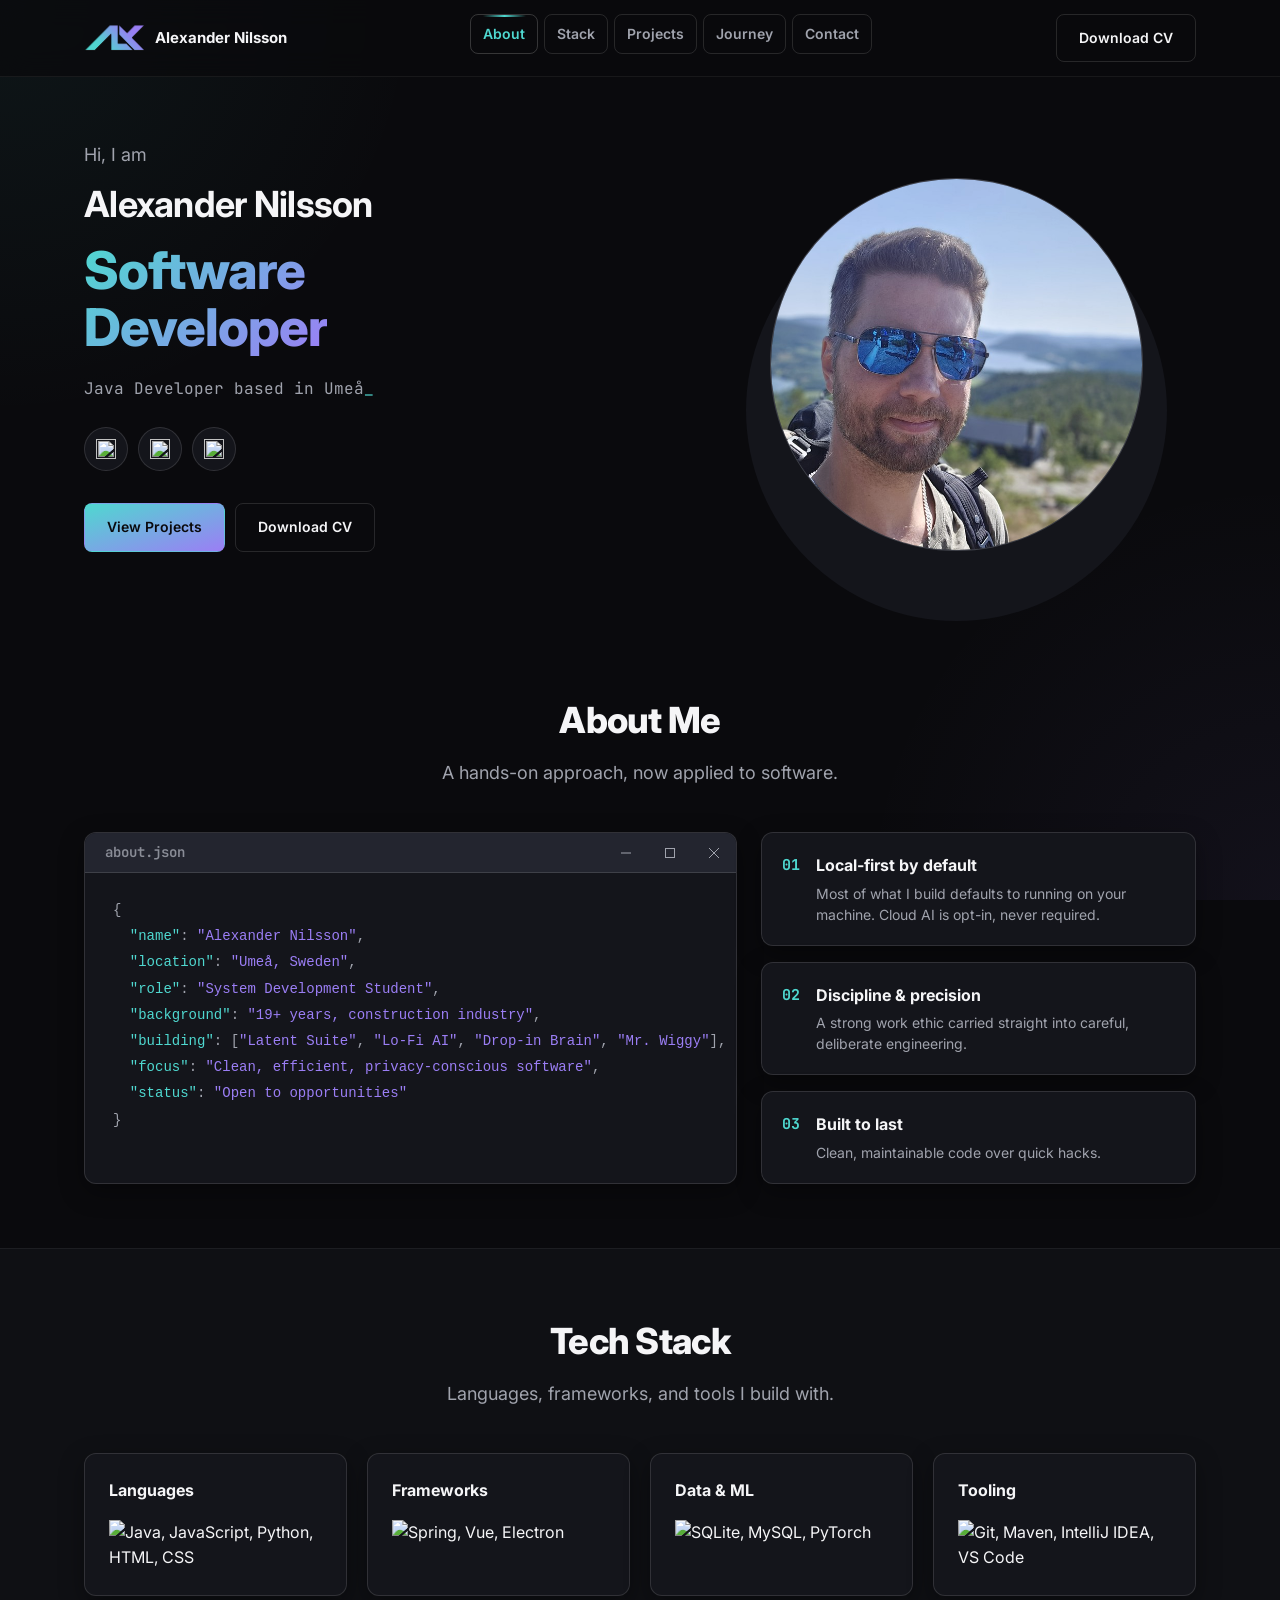
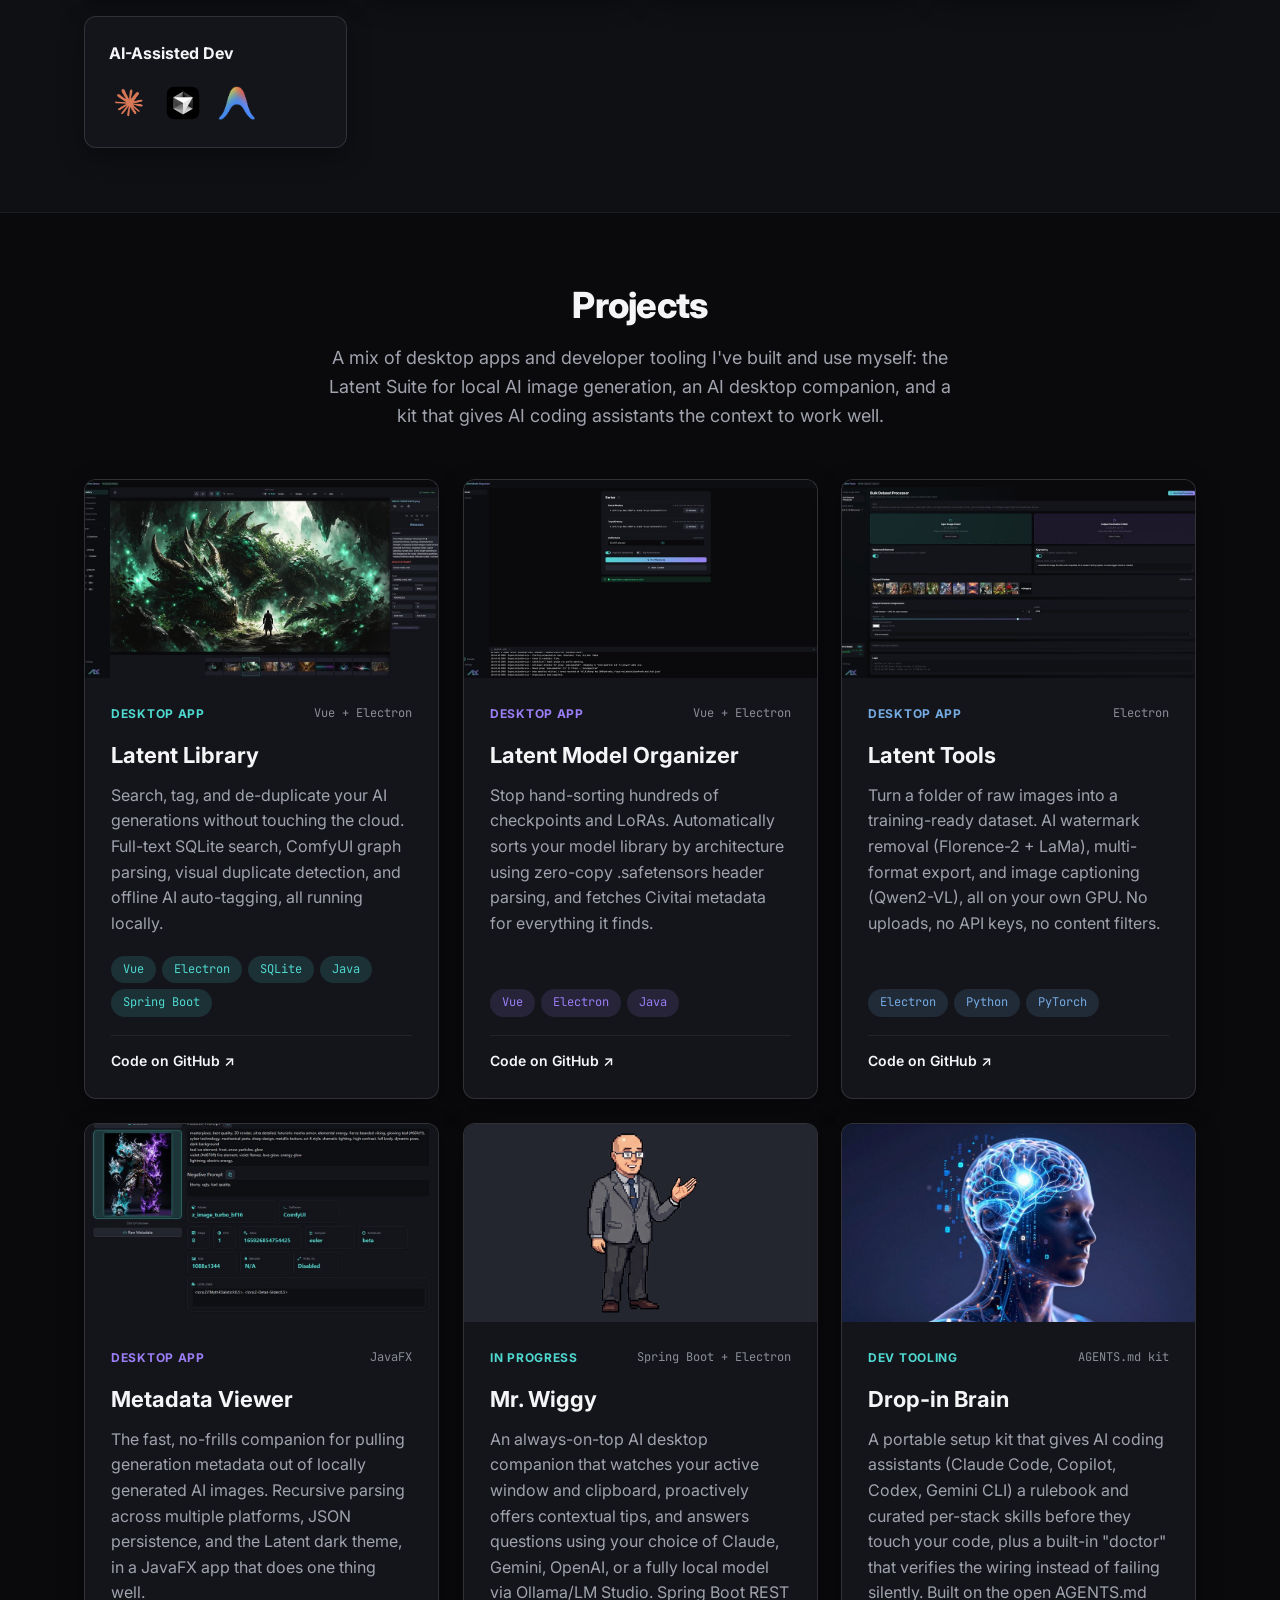
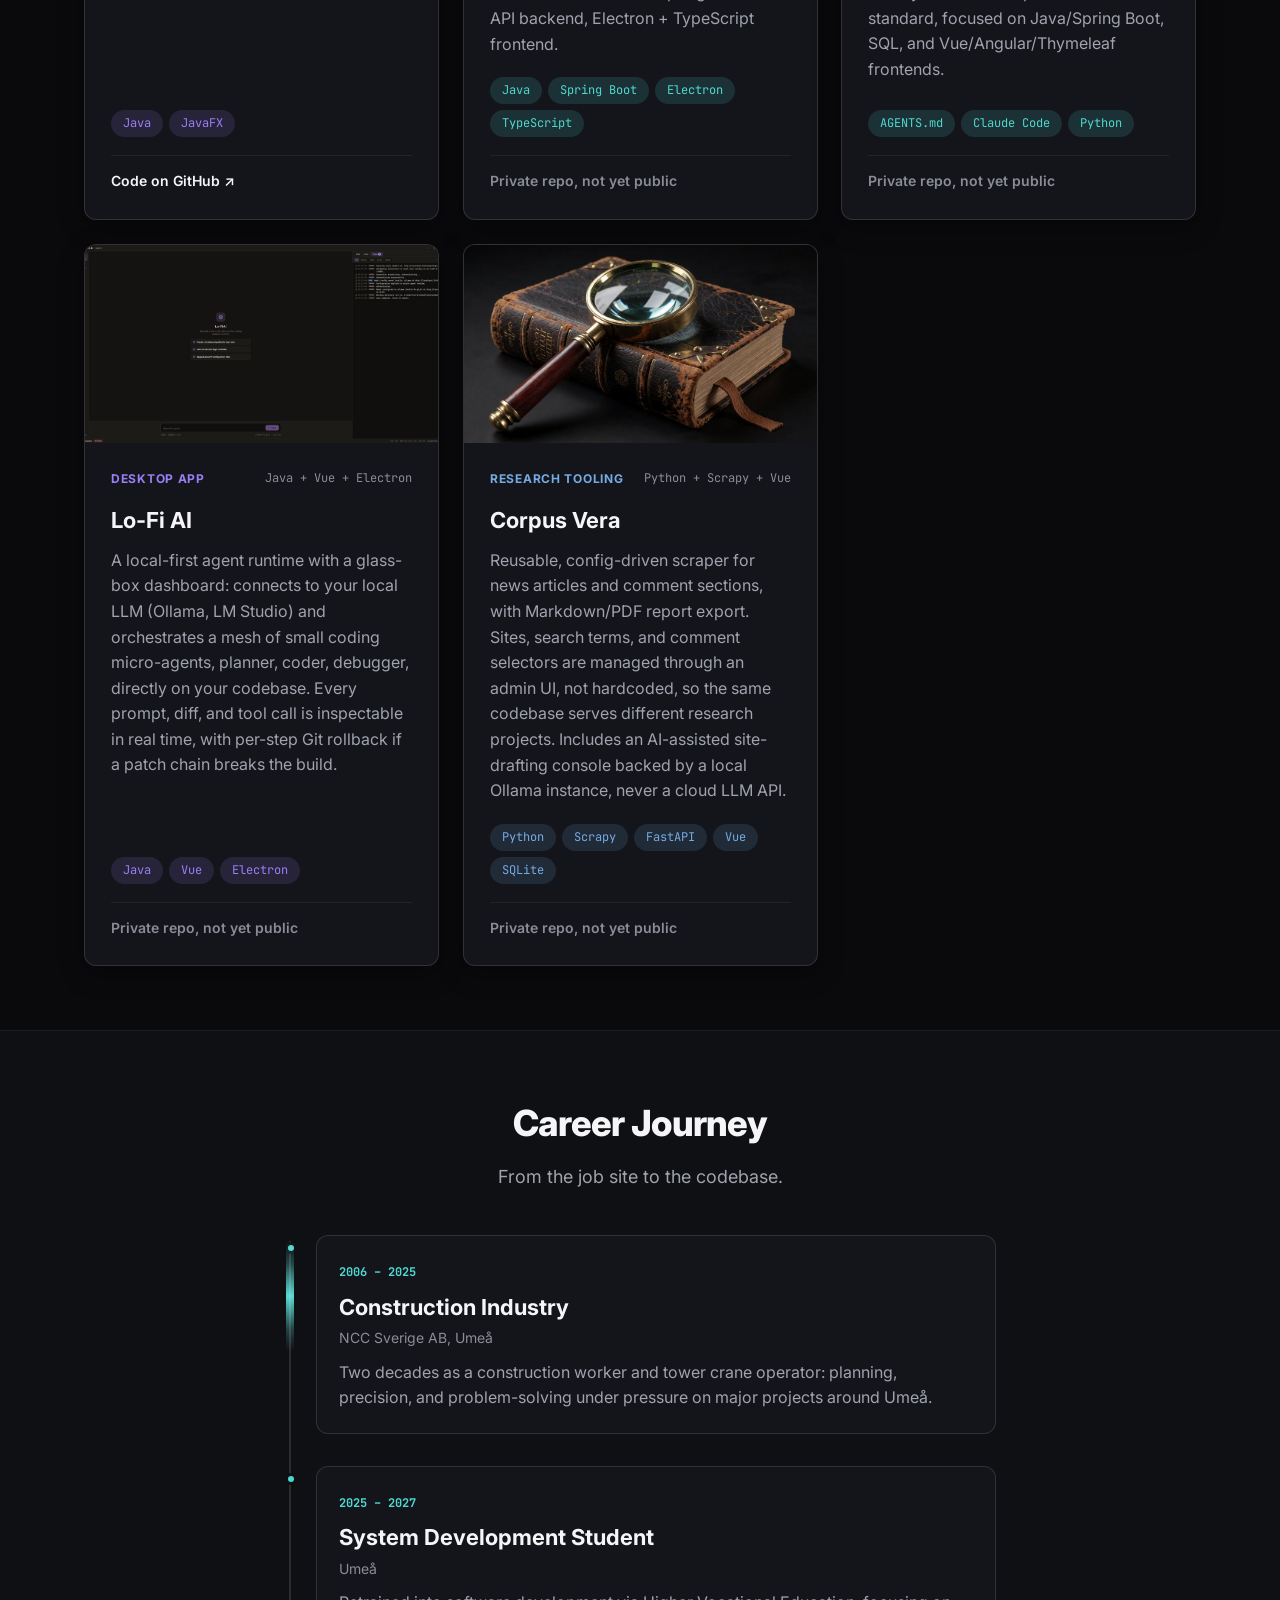
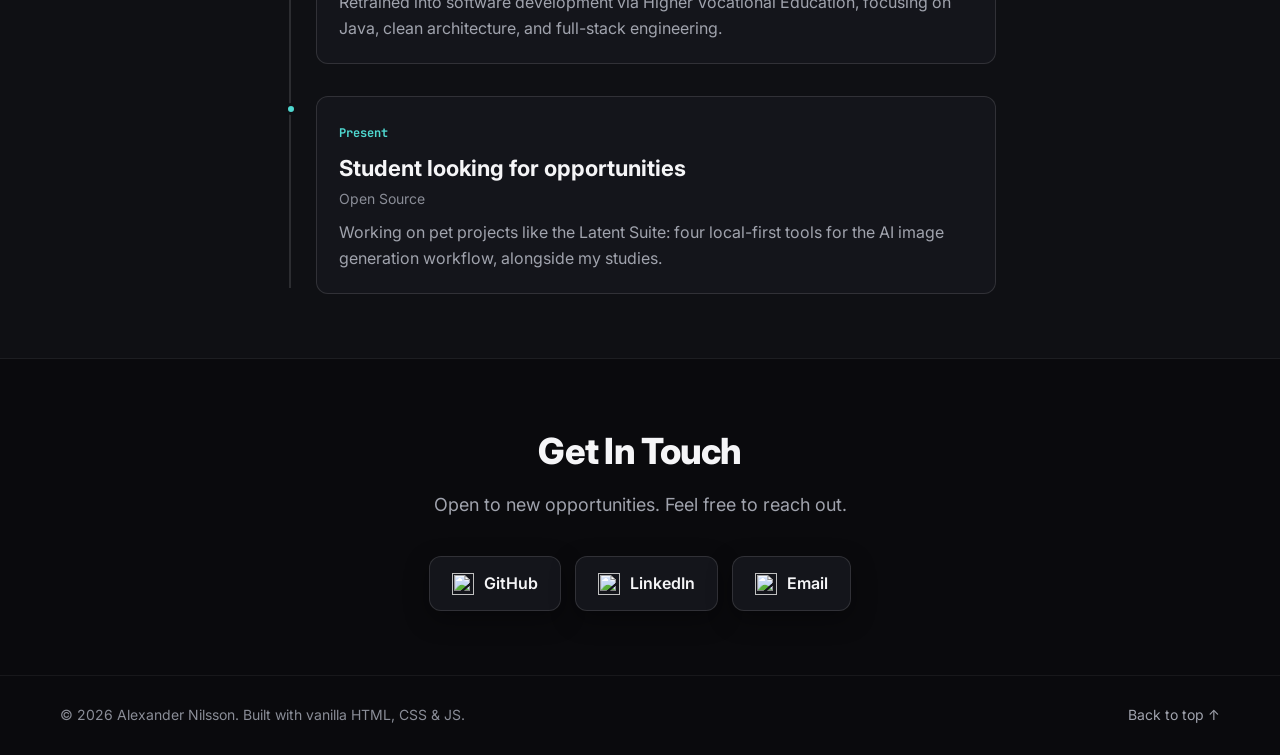
==== index.html @ d7661145 "Fix sections rendering as a black void on some loads About/Stack/Projects/Journey/Contact sections w" ====
<!DOCTYPE html>
<html lang="en">
<head>
  <meta charset="UTF-8">
  <meta name="viewport" content="width=device-width, initial-scale=1.0">
  <meta name="description" content="Alexander Nilsson - Software Developer based in Umeå, building the Latent Suite: local-first tools for the AI image generation workflow.">
  <meta name="theme-color" content="#0A0A0D">
  <title>Alexander Nilsson | Software Developer</title>

  <style>html,body{background:#0A0A0D;}</style>

  <link rel="preconnect" href="https://fonts.googleapis.com">
  <link rel="preconnect" href="https://fonts.gstatic.com" crossorigin>
  <link href="https://fonts.googleapis.com/css2?family=Inter:wght@400;500;600;700;800&family=JetBrains+Mono:wght@400;500;600;700&display=swap" rel="stylesheet">

  <link rel="icon" href="assets/alx-logo.png" type="image/png">
  <link rel="stylesheet" href="styles.css">
  <script defer src="script.js"></script>
</head>
<body id="top">
  <a href="#main-content" class="skip-link">Skip to main content</a>

  <header class="site-header">
    <div class="container nav-container">
      <a href="#top" class="nav-brand">
        <img src="assets/alx-logo.png" alt="Alexander Nilsson" class="brand-mark" width="30" height="30">
        <span class="brand-name">Alexander Nilsson</span>
      </a>

      <nav class="site-nav" id="site-nav" aria-label="Primary navigation">
        <ul class="nav-list" id="nav-menu">
          <li><a href="#about" class="nav-link"><span class="nav-link-text">About</span></a></li>
          <li><a href="#stack" class="nav-link"><span class="nav-link-text">Stack</span></a></li>
          <li><a href="#projects" class="nav-link"><span class="nav-link-text">Projects</span></a></li>
          <li><a href="#journey" class="nav-link"><span class="nav-link-text">Journey</span></a></li>
          <li><a href="#contact" class="nav-link"><span class="nav-link-text">Contact</span></a></li>
        </ul>
      </nav>

      <div class="nav-actions">
        <a href="assets/Alexander-Nilsson-CV.pdf" download class="btn btn-outline nav-cv-btn">Download CV</a>
        <button id="mobile-nav-toggle" class="mobile-menu-btn" aria-controls="site-nav" aria-expanded="false" aria-label="Toggle navigation menu">
          <span class="hamburger-bar"></span>
          <span class="hamburger-bar"></span>
          <span class="hamburger-bar"></span>
        </button>
      </div>
    </div>
  </header>

  <main id="main-content">

    <!-- Hero -->
    <section class="hero-section">
      <div class="container hero-container">
        <div class="hero-content">
          <p class="hero-eyebrow">Hi, I am</p>
          <h1 class="hero-name">Alexander Nilsson</h1>
          <p class="hero-headline gradient-text">Software<br>Developer</p>
          <p class="hero-tagline">
            <span id="typed-text" aria-live="off"></span><span class="typed-cursor" aria-hidden="true">_</span>
          </p>

          <div class="hero-socials">
            <a href="https://github.com/erroralex" target="_blank" rel="noopener noreferrer" class="social-icon" aria-label="GitHub">
              <img src="https://skillicons.dev/icons?i=github" width="20" height="20" alt="" loading="lazy">
            </a>
            <a href="https://www.linkedin.com/in/alexander-nilsson-1574b335a/" target="_blank" rel="noopener noreferrer" class="social-icon" aria-label="LinkedIn">
              <img src="https://skillicons.dev/icons?i=linkedin" width="20" height="20" alt="" loading="lazy">
            </a>
            <a href="mailto:alexander.106.nilsson@gmail.com" class="social-icon" aria-label="Email">
              <img src="https://skillicons.dev/icons?i=gmail" width="20" height="20" alt="" loading="lazy">
            </a>
          </div>

          <div class="hero-cta-group">
            <a href="#projects" class="btn btn-primary">View Projects</a>
            <a href="assets/Alexander-Nilsson-CV.pdf" download class="btn btn-outline">Download CV</a>
          </div>
        </div>

        <div class="hero-visual">
          <div class="hero-portrait-backing"></div>
          <div class="hero-portrait">
            <img src="assets/profile-photo.jpg" alt="" class="hero-portrait-photo">
          </div>
        </div>
      </div>
    </section>

    <!-- About -->
    <section id="about" class="section" data-reveal>
      <div class="container">
        <div class="section-header">
          <h2 class="section-title">About Me</h2>
          <p class="section-desc">A hands-on approach, now applied to software.</p>
        </div>

        <div class="about-grid">
          <div class="card about-card about-json-card">
            <div class="about-json-titlebar">
              <h3 class="about-json-filename">about.json</h3>
              <div class="about-json-controls" aria-hidden="true">
                <span class="about-json-control">
                  <svg viewBox="0 0 10 10"><line x1="0" y1="5" x2="10" y2="5" /></svg>
                </span>
                <span class="about-json-control">
                  <svg viewBox="0 0 10 10"><rect x="0.5" y="0.5" width="9" height="9" /></svg>
                </span>
                <span class="about-json-control about-json-control-close">
                  <svg viewBox="0 0 10 10"><line x1="0" y1="0" x2="10" y2="10" /><line x1="10" y1="0" x2="0" y2="10" /></svg>
                </span>
              </div>
            </div>
            <pre class="about-json-body"><code>{
  <span class="json-key">"name"</span>: <span class="json-string">"Alexander Nilsson"</span>,
  <span class="json-key">"location"</span>: <span class="json-string">"Umeå, Sweden"</span>,
  <span class="json-key">"role"</span>: <span class="json-string">"System Development Student"</span>,
  <span class="json-key">"background"</span>: <span class="json-string">"19+ years, construction industry"</span>,
  <span class="json-key">"building"</span>: [<span class="json-string">"Latent Suite"</span>, <span class="json-string">"Lo-Fi AI"</span>, <span class="json-string">"Drop-in Brain"</span>, <span class="json-string">"Mr. Wiggy"</span>],
  <span class="json-key">"focus"</span>: <span class="json-string">"Clean, efficient, privacy-conscious software"</span>,
  <span class="json-key">"status"</span>: <span class="json-string">"Open to opportunities"</span>
}</code></pre>
          </div>

          <div class="about-values">
            <div class="card value-item">
              <span class="value-tag">01</span>
              <div>
                <h4>Local-first by default</h4>
                <p>Most of what I build defaults to running on your machine. Cloud AI is opt-in, never required.</p>
              </div>
            </div>
            <div class="card value-item">
              <span class="value-tag">02</span>
              <div>
                <h4>Discipline &amp; precision</h4>
                <p>A strong work ethic carried straight into careful, deliberate engineering.</p>
              </div>
            </div>
            <div class="card value-item">
              <span class="value-tag">03</span>
              <div>
                <h4>Built to last</h4>
                <p>Clean, maintainable code over quick hacks.</p>
              </div>
            </div>
          </div>
        </div>
      </div>
    </section>

    <!-- Tech Stack -->
    <section id="stack" class="section section-alt" data-reveal>
      <div class="container">
        <div class="section-header">
          <h2 class="section-title">Tech Stack</h2>
          <p class="section-desc">Languages, frameworks, and tools I build with.</p>
        </div>

        <div class="stack-grid">
          <div class="card stack-card">
            <h3>Languages</h3>
            <img src="https://skillicons.dev/icons?i=java,js,python,html,css" alt="Java, JavaScript, Python, HTML, CSS" loading="lazy">
          </div>
          <div class="card stack-card">
            <h3>Frameworks</h3>
            <img src="https://skillicons.dev/icons?i=spring,vue,electron" alt="Spring, Vue, Electron" loading="lazy">
          </div>
          <div class="card stack-card">
            <h3>Data &amp; ML</h3>
            <img src="https://skillicons.dev/icons?i=sqlite,mysql,pytorch" alt="SQLite, MySQL, PyTorch" loading="lazy">
          </div>
          <div class="card stack-card">
            <h3>Tooling</h3>
            <img src="https://skillicons.dev/icons?i=git,maven,idea,vscode" alt="Git, Maven, IntelliJ IDEA, VS Code" loading="lazy">
          </div>
          <div class="card stack-card">
            <h3>AI-Assisted Dev</h3>
            <div class="ai-tool-row">
              <img src="assets/claude-icon.png" alt="Claude" loading="lazy">
              <img src="assets/cursor-app-icon.png" alt="Cursor" loading="lazy">
              <img src="assets/google-antigravity-logo-icon.png" alt="Antigravity" loading="lazy">
            </div>
          </div>
        </div>
      </div>
    </section>

    <!-- Projects -->
    <section id="projects" class="section" data-reveal>
      <div class="container">
        <div class="section-header">
          <h2 class="section-title">Projects</h2>
          <p class="section-desc">A mix of desktop apps and developer tooling I've built and use myself: the Latent Suite for local AI image generation, an AI desktop companion, and a kit that gives AI coding assistants the context to work well.</p>
        </div>

        <div class="projects-grid">

          <article class="project-card" data-tilt-card>
            <div class="project-thumb">
              <img src="assets/latent-library.jpg" alt="Latent Library screenshot" loading="lazy">
            </div>
            <div class="project-body">
              <div class="project-meta">
                <span class="project-kind">Desktop App</span>
                <span class="project-tech">Vue + Electron</span>
              </div>
              <h3>Latent Library</h3>
              <p>Search, tag, and de-duplicate your AI generations without touching the cloud. Full-text SQLite search, ComfyUI graph parsing, visual duplicate detection, and offline AI auto-tagging, all running locally.</p>
              <div class="tag-row">
                <span class="tag">Vue</span>
                <span class="tag">Electron</span>
                <span class="tag">SQLite</span>
                <span class="tag">Java</span>
                <span class="tag">Spring Boot</span>
              </div>
              <div class="project-footer">
                <a href="https://github.com/erroralex/Latent-Library" target="_blank" rel="noopener noreferrer" class="project-link">Code on GitHub ↗</a>
                <span class="project-downloads" data-repo="erroralex/Latent-Library" hidden></span>
              </div>
            </div>
          </article>

          <article class="project-card" data-tilt-card>
            <div class="project-thumb">
              <img src="assets/latent-model-organizer.jpg" alt="Latent Model Organizer screenshot" loading="lazy">
            </div>
            <div class="project-body">
              <div class="project-meta">
                <span class="project-kind">Desktop App</span>
                <span class="project-tech">Vue + Electron</span>
              </div>
              <h3>Latent Model Organizer</h3>
              <p>Stop hand-sorting hundreds of checkpoints and LoRAs. Automatically sorts your model library by architecture using zero-copy .safetensors header parsing, and fetches Civitai metadata for everything it finds.</p>
              <div class="tag-row">
                <span class="tag">Vue</span>
                <span class="tag">Electron</span>
                <span class="tag">Java</span>
              </div>
              <div class="project-footer">
                <a href="https://github.com/erroralex/Latent-Model-Organizer" target="_blank" rel="noopener noreferrer" class="project-link">Code on GitHub ↗</a>
                <span class="project-downloads" data-repo="erroralex/Latent-Model-Organizer" hidden></span>
              </div>
            </div>
          </article>

          <article class="project-card" data-tilt-card>
            <div class="project-thumb">
              <img src="assets/latent-tools.jpg" alt="Latent Tools screenshot" loading="lazy">
            </div>
            <div class="project-body">
              <div class="project-meta">
                <span class="project-kind">Desktop App</span>
                <span class="project-tech">Electron</span>
              </div>
              <h3>Latent Tools</h3>
              <p>Turn a folder of raw images into a training-ready dataset. AI watermark removal (Florence-2 + LaMa), multi-format export, and image captioning (Qwen2-VL), all on your own GPU. No uploads, no API keys, no content filters.</p>
              <div class="tag-row">
                <span class="tag">Electron</span>
                <span class="tag">Python</span>
                <span class="tag">PyTorch</span>
              </div>
              <div class="project-footer">
                <a href="https://github.com/erroralex/Latent-Tools" target="_blank" rel="noopener noreferrer" class="project-link">Code on GitHub ↗</a>
                <span class="project-downloads" data-repo="erroralex/Latent-Tools" hidden></span>
              </div>
            </div>
          </article>

          <article class="project-card" data-tilt-card>
            <div class="project-thumb">
              <img src="assets/metadata-viewer.jpg" alt="Metadata Viewer screenshot" loading="lazy">
            </div>
            <div class="project-body">
              <div class="project-meta">
                <span class="project-kind">Desktop App</span>
                <span class="project-tech">JavaFX</span>
              </div>
              <h3>Metadata Viewer</h3>
              <p>The fast, no-frills companion for pulling generation metadata out of locally generated AI images. Recursive parsing across multiple platforms, JSON persistence, and the Latent dark theme, in a JavaFX app that does one thing well.</p>
              <div class="tag-row">
                <span class="tag">Java</span>
                <span class="tag">JavaFX</span>
              </div>
              <div class="project-footer">
                <a href="https://github.com/erroralex/Metadata-Viewer" target="_blank" rel="noopener noreferrer" class="project-link">Code on GitHub ↗</a>
                <span class="project-downloads" data-repo="erroralex/Metadata-Viewer" hidden></span>
              </div>
            </div>
          </article>

          <article class="project-card" data-tilt-card>
            <div class="project-thumb project-thumb-wiggy">
              <img src="assets/wiggy.png" alt="Mr. Wiggy pixel-art companion character" loading="lazy">
            </div>
            <div class="project-body">
              <div class="project-meta">
                <span class="project-kind">In Progress</span>
                <span class="project-tech">Spring Boot + Electron</span>
              </div>
              <h3>Mr. Wiggy</h3>
              <p>An always-on-top AI desktop companion that watches your active window and clipboard, proactively offers contextual tips, and answers questions using your choice of Claude, Gemini, OpenAI, or a fully local model via Ollama/LM Studio. Spring Boot REST API backend, Electron + TypeScript frontend.</p>
              <div class="tag-row">
                <span class="tag">Java</span>
                <span class="tag">Spring Boot</span>
                <span class="tag">Electron</span>
                <span class="tag">TypeScript</span>
              </div>
              <span class="project-link project-link-muted">Private repo, not yet public</span>
            </div>
          </article>

          <article class="project-card" data-tilt-card>
            <div class="project-thumb">
              <img src="assets/drop-in-brain.jpg" alt="AI brain interface artwork for Drop-in Brain" loading="lazy">
            </div>
            <div class="project-body">
              <div class="project-meta">
                <span class="project-kind">Dev Tooling</span>
                <span class="project-tech">AGENTS.md kit</span>
              </div>
              <h3>Drop-in Brain</h3>
              <p>A portable setup kit that gives AI coding assistants (Claude Code, Copilot, Codex, Gemini CLI) a rulebook and curated per-stack skills before they touch your code, plus a built-in "doctor" that verifies the wiring instead of failing silently. Built on the open AGENTS.md standard, focused on Java/Spring Boot, SQL, and Vue/Angular/Thymeleaf frontends.</p>
              <div class="tag-row">
                <span class="tag">AGENTS.md</span>
                <span class="tag">Claude Code</span>
                <span class="tag">Python</span>
              </div>
              <span class="project-link project-link-muted">Private repo, not yet public</span>
            </div>
          </article>

          <article class="project-card" data-tilt-card>
            <div class="project-thumb">
              <img src="assets/lo-fi-ai.jpg" alt="Lo-Fi AI dashboard screenshot" loading="lazy">
            </div>
            <div class="project-body">
              <div class="project-meta">
                <span class="project-kind">Desktop App</span>
                <span class="project-tech">Java + Vue + Electron</span>
              </div>
              <h3>Lo-Fi AI</h3>
              <p>A local-first agent runtime with a glass-box dashboard: connects to your local LLM (Ollama, LM Studio) and orchestrates a mesh of small coding micro-agents, planner, coder, debugger, directly on your codebase. Every prompt, diff, and tool call is inspectable in real time, with per-step Git rollback if a patch chain breaks the build.</p>
              <div class="tag-row">
                <span class="tag">Java</span>
                <span class="tag">Vue</span>
                <span class="tag">Electron</span>
              </div>
              <span class="project-link project-link-muted">Private repo, not yet public</span>
            </div>
          </article>

          <article class="project-card" data-tilt-card>
            <div class="project-thumb">
              <img src="assets/corpus-vera.jpg" alt="Corpus Vera artwork" loading="lazy">
            </div>
            <div class="project-body">
              <div class="project-meta">
                <span class="project-kind">Research Tooling</span>
                <span class="project-tech">Python + Scrapy + Vue</span>
              </div>
              <h3>Corpus Vera</h3>
              <p>Reusable, config-driven scraper for news articles and comment sections, with Markdown/PDF report export. Sites, search terms, and comment selectors are managed through an admin UI, not hardcoded, so the same codebase serves different research projects. Includes an AI-assisted site-drafting console backed by a local Ollama instance, never a cloud LLM API.</p>
              <div class="tag-row">
                <span class="tag">Python</span>
                <span class="tag">Scrapy</span>
                <span class="tag">FastAPI</span>
                <span class="tag">Vue</span>
                <span class="tag">SQLite</span>
              </div>
              <span class="project-link project-link-muted">Private repo, not yet public</span>
            </div>
          </article>

        </div>
      </div>
    </section>

    <!-- Journey -->
    <section id="journey" class="section section-alt" data-reveal>
      <div class="container container-narrow">
        <div class="section-header">
          <h2 class="section-title">Career Journey</h2>
          <p class="section-desc">From the job site to the codebase.</p>
        </div>

        <ol class="timeline">
          <li class="timeline-item">
            <span class="timeline-period">2006 – 2025</span>
            <h3 class="timeline-role">Construction Industry</h3>
            <p class="timeline-org">NCC Sverige AB, Umeå</p>
            <p class="timeline-text">Two decades as a construction worker and tower crane operator: planning, precision, and problem-solving under pressure on major projects around Umeå.</p>
          </li>
          <li class="timeline-item">
            <span class="timeline-period">2025 – 2027</span>
            <h3 class="timeline-role">System Development Student</h3>
            <p class="timeline-org">Umeå</p>
            <p class="timeline-text">Retrained into software development via Higher Vocational Education, focusing on Java, clean architecture, and full-stack engineering.</p>
          </li>
          <li class="timeline-item">
            <span class="timeline-period">Present</span>
            <h3 class="timeline-role">Student looking for opportunities</h3>
            <p class="timeline-org">Open Source</p>
            <p class="timeline-text">Working on pet projects like the Latent Suite: four local-first tools for the AI image generation workflow, alongside my studies.</p>
          </li>
        </ol>
      </div>
    </section>

    <!-- Contact -->
    <section id="contact" class="section contact-section" data-reveal>
      <div class="container container-narrow">
        <h2 class="section-title">Get In Touch</h2>
        <p class="section-desc">Open to new opportunities. Feel free to reach out.</p>

        <div class="contact-links">
          <a href="https://github.com/erroralex" target="_blank" rel="noopener noreferrer" class="card contact-link">
            <img src="https://skillicons.dev/icons?i=github" width="22" height="22" alt="">GitHub
          </a>
          <a href="https://www.linkedin.com/in/alexander-nilsson-1574b335a/" target="_blank" rel="noopener noreferrer" class="card contact-link">
            <img src="https://skillicons.dev/icons?i=linkedin" width="22" height="22" alt="">LinkedIn
          </a>
          <a href="mailto:alexander.106.nilsson@gmail.com" class="card contact-link">
            <img src="https://skillicons.dev/icons?i=gmail" width="22" height="22" alt="">Email
          </a>
        </div>
      </div>
    </section>
  </main>

  <footer class="site-footer">
    <div class="container footer-container">
      <p class="footer-copy">&copy; <span id="current-year">2026</span> Alexander Nilsson. Built with vanilla HTML, CSS &amp; JS.</p>
      <a href="#top" class="footer-link">Back to top ↑</a>
    </div>
  </footer>
</body>
</html>
---- styles.css ----
/* ==========================================================================
   Latent Design System - Tokens
   ========================================================================== */

:root {
  /* Fonts */
  --font-sans: 'Inter', -apple-system, BlinkMacSystemFont, 'Segoe UI', Roboto, sans-serif;
  --font-mono: 'JetBrains Mono', SFMono-Regular, Menlo, Monaco, Consolas, monospace;

  /* Color - canvas & surfaces */
  --color-bg-canvas: #0A0A0D;
  --color-bg-base: #0F1014;
  --color-surface-1: #14151B;
  --color-surface-2: #23252F;
  --color-surface-3: #262835;

  /* Color - borders */
  --color-border-subtle: rgba(255, 255, 255, 0.06);
  --color-border-default: rgba(255, 255, 255, 0.12);
  --color-border-strong: rgba(255, 255, 255, 0.18);

  /* Color - text */
  --color-text-primary: #F5F5F7;
  --color-text-secondary: #A0A3AD;
  --color-text-tertiary: #8A8D97;
  --color-text-on-accent: #0A0A0D;

  /* Color - accents */
  --color-accent-primary: #4FD8D0;
  --color-accent-secondary: #9B7EF5;
  --color-accent-primary-bg: rgba(79, 216, 208, 0.12);
  --gradient-brand: linear-gradient(135deg, #4FD8D0 0%, #9B7EF5 100%);
  --gradient-brand-bright: linear-gradient(135deg, #79E6DF 0%, #B6A0FF 100%);
  --gradient-brand-text: linear-gradient(135deg, #4FD8D0 0%, #9B7EF5 100%);

  /* Radius */
  --radius-sm: 6px;
  --radius-md: 8px;
  --radius-lg: 12px;
  --radius-full: 999px;

  /* Shadow */
  --shadow-card: 0 8px 24px rgba(0, 0, 0, 0.35);
  --shadow-lg: 0 16px 40px rgba(0, 0, 0, 0.45);

  /* Motion */
  --duration-fast: 120ms;
  --duration-base: 200ms;
  --duration-slow: 280ms;
  --ease-standard: cubic-bezier(0.4, 0, 0.2, 1);

  /* Type scale */
  --text-caption: 0.75rem;
  --text-body-sm: 0.875rem;
  --text-body: 1rem;
  --text-body-lg: 1.125rem;
  --text-h3: 1.375rem;
  --text-h2: 1.75rem;
  --text-h1: 2.25rem;

  --text-body-sm-lh: 1.5;
  --text-body-lh: 1.6;
  --text-body-lg-lh: 1.6;

  --weight-semibold: 600;
  --weight-bold: 700;
  --weight-extrabold: 800;

  --tracking-tight: -0.02em;
  --tracking-caps: 0.06em;

  --max-width: 1160px;
  --max-width-narrow: 760px;
}

/* ==========================================================================
   Reset & Base
   ========================================================================== */

*, *::before, *::after {
  box-sizing: border-box;
  margin: 0;
  padding: 0;
}

html {
  font-size: 100%;
  scroll-behavior: smooth;
  scroll-padding-top: 5rem;
}

@media (prefers-reduced-motion: reduce) {
  html {
    scroll-behavior: auto;
  }
  *, *::before, *::after {
    animation-duration: 0.01ms !important;
    animation-iteration-count: 1 !important;
    transition-duration: 0.01ms !important;
  }
}

body {
  font-family: var(--font-sans);
  background:
    radial-gradient(700px circle at 0% 0%, rgba(79, 216, 208, 0.06), transparent 60%),
    radial-gradient(700px circle at 100% 100%, rgba(155, 126, 245, 0.06), transparent 60%),
    var(--color-bg-canvas);
  background-attachment: fixed;
  color: var(--color-text-primary);
  line-height: 1.6;
  -webkit-font-smoothing: antialiased;
  -moz-osx-font-smoothing: grayscale;
}

::selection {
  background: var(--color-accent-primary);
  color: var(--color-text-on-accent);
}

img {
  max-width: 100%;
  display: block;
}

.skip-link {
  position: absolute;
  top: -100%;
  left: 1rem;
  padding: 0.75rem 1rem;
  background: var(--color-accent-primary);
  color: var(--color-text-on-accent);
  font-weight: var(--weight-semibold);
  border-radius: var(--radius-md);
  z-index: 10000;
  transition: top var(--duration-fast) var(--ease-standard);
  text-decoration: none;
}

.skip-link:focus {
  top: 1rem;
}

:focus-visible {
  outline: 2px solid var(--color-accent-primary);
  outline-offset: 3px;
}

.container {
  width: 100%;
  max-width: var(--max-width);
  margin-left: auto;
  margin-right: auto;
  padding-left: 1.25rem;
  padding-right: 1.25rem;
}

.container-narrow {
  max-width: var(--max-width-narrow);
}

@media (min-width: 768px) {
  .container {
    padding-left: 1.5rem;
    padding-right: 1.5rem;
  }
}

.card {
  background: var(--color-surface-1);
  border: 1px solid var(--color-border-default);
  border-radius: var(--radius-lg);
  box-shadow: var(--shadow-card);
}

.section {
  padding: 4rem 0;
}

.section-alt {
  background: var(--color-bg-base);
  border-top: 1px solid var(--color-border-subtle);
  border-bottom: 1px solid var(--color-border-subtle);
}

.section-header {
  text-align: center;
  margin-bottom: 2.75rem;
}

.section-title {
  font-size: var(--text-h1);
  font-weight: var(--weight-extrabold);
  letter-spacing: var(--tracking-tight);
  margin-bottom: 0.625rem;
}

.section-desc {
  color: var(--color-text-secondary);
  font-size: var(--text-body-lg);
  max-width: 640px;
  margin: 0 auto;
  line-height: var(--text-body-lg-lh);
}

.gradient-text {
  background: var(--gradient-brand-text);
  -webkit-background-clip: text;
  -webkit-text-fill-color: transparent;
  background-clip: text;
  display: inline-block;
}

.tag-row {
  display: flex;
  flex-wrap: wrap;
  gap: 6px;
}

.tag {
  font-family: var(--font-mono);
  font-size: var(--text-caption);
  color: var(--color-text-secondary);
  background: var(--color-surface-2);
  padding: 4px 12px;
  border-radius: var(--radius-full);
}

/* Scroll reveal
   Content is visible by default. JS opts a section INTO the hidden state
   (by adding .reveal-armed) only once it can guarantee to reveal it again,
   so a slow/failed script load or a direct #hash jump never leaves a
   section permanently invisible. */
[data-reveal].reveal-armed {
  opacity: 0;
  transform: translateY(24px);
  transition: opacity 0.7s ease, transform 0.7s ease;
}

[data-reveal].reveal-armed.is-visible {
  opacity: 1;
  transform: translateY(0);
}

@media (prefers-reduced-motion: reduce) {
  [data-reveal] {
    opacity: 1;
    transform: none;
  }
}

/* Buttons */
.btn {
  position: relative;
  overflow: hidden;
  display: inline-flex;
  align-items: center;
  justify-content: center;
  gap: 8px;
  padding: 12px 22px;
  border-radius: var(--radius-md);
  font-size: var(--text-body-sm);
  font-weight: var(--weight-semibold);
  text-decoration: none;
  cursor: pointer;
  border: 1px solid transparent;
  transition: transform var(--duration-fast) var(--ease-standard), border-color var(--duration-fast) var(--ease-standard), background-color var(--duration-fast) var(--ease-standard);
}

.btn::after {
  content: '';
  position: absolute;
  top: 0;
  left: 18%;
  right: 18%;
  height: 2px;
  background: linear-gradient(to right, transparent, var(--c-accent, var(--color-accent-primary)), transparent);
  opacity: 0;
  transition: opacity var(--duration-slow) var(--ease-standard);
}

.btn:hover::after {
  opacity: 1;
}

.btn-outline {
  --c-accent: var(--color-accent-secondary);
}

.hero-cta-group .btn:nth-child(1) { --c-accent: var(--color-accent-primary); }
.hero-cta-group .btn:nth-child(2) { --c-accent: var(--color-accent-secondary); }

.btn-primary::after {
  background: linear-gradient(to right, transparent, #ffffff, transparent);
}

.btn-primary {
  background: linear-gradient(to bottom right, #4FD8D0 0%, #9B7EF5 100%);
  color: var(--color-text-on-accent);
  transition: transform var(--duration-fast) var(--ease-standard), background var(--duration-base) var(--ease-standard);
}

.btn-primary:hover {
  background: linear-gradient(to bottom right, #79E6DF 0%, #B6A0FF 100%);
  transform: translateY(-1px);
}

.btn-outline {
  background: transparent;
  border-color: var(--color-border-default);
  color: var(--color-text-primary);
}

.btn-outline:hover {
  border-color: var(--color-border-strong);
  background: var(--color-surface-1);
}

/* ==========================================================================
   Header
   ========================================================================== */

.site-header {
  position: sticky;
  top: 0;
  z-index: 100;
  background: rgba(10, 10, 13, 0.75);
  backdrop-filter: blur(14px);
  -webkit-backdrop-filter: blur(14px);
  border-bottom: 1px solid var(--color-border-subtle);
}

.nav-container {
  display: flex;
  align-items: center;
  justify-content: space-between;
  height: 76px;
}

.nav-brand {
  display: flex;
  align-items: center;
  gap: 10px;
  text-decoration: none;
  flex-shrink: 0;
  white-space: nowrap;
}

.brand-mark {
  height: 30px;
  width: auto;
  display: block;
}

.brand-name {
  font-size: 15px;
  font-weight: var(--weight-bold);
  color: var(--color-text-primary);
}

.nav-list {
  list-style: none;
  display: flex;
  gap: 6px;
}

.nav-link {
  position: relative;
  overflow: hidden;
  display: inline-block;
  color: var(--color-text-secondary);
  text-decoration: none;
  font-size: 14px;
  font-weight: 600;
  padding: 8px 12px;
  border: 1px solid var(--color-border-default);
  border-radius: var(--radius-md);
  transition: color var(--duration-fast) var(--ease-standard), border-color var(--duration-fast) var(--ease-standard);
}

.nav-link-text {
  position: relative;
  display: inline-block;
}

.nav-link::after {
  content: '';
  position: absolute;
  top: 0;
  left: 18%;
  right: 18%;
  height: 2px;
  background: linear-gradient(to right, transparent, var(--c-accent, var(--color-accent-primary)), transparent);
  opacity: 0;
  transition: opacity var(--duration-slow) var(--ease-standard);
}

.nav-link:hover,
.nav-link.active {
  color: var(--c-accent, var(--color-accent-primary));
  border-color: var(--color-border-strong);
}

.nav-list li:nth-of-type(3n+1) .nav-link { --c-accent: var(--color-accent-primary); }
.nav-list li:nth-of-type(3n+2) .nav-link { --c-accent: var(--color-accent-secondary); }
.nav-list li:nth-of-type(3n+3) .nav-link { --c-accent: color-mix(in srgb, var(--color-accent-primary) 50%, var(--color-accent-secondary) 50%); }

.nav-link:hover::after,
.nav-link.active::after {
  opacity: 1;
}

.nav-actions {
  display: flex;
  align-items: center;
  gap: 12px;
}

.nav-cv-btn {
  display: none;
  white-space: nowrap;
}

.mobile-menu-btn {
  display: flex;
  flex-direction: column;
  gap: 4px;
  align-items: center;
  justify-content: center;
  width: 38px;
  height: 38px;
  background: transparent;
  border: 1px solid var(--color-border-default);
  border-radius: var(--radius-md);
  cursor: pointer;
}

.hamburger-bar {
  width: 16px;
  height: 2px;
  background: var(--color-text-primary);
  border-radius: 2px;
  transition: transform var(--duration-fast) var(--ease-standard), opacity var(--duration-fast) var(--ease-standard);
}

.mobile-menu-btn[aria-expanded="true"] .hamburger-bar:nth-child(1) {
  transform: translateY(6px) rotate(45deg);
}
.mobile-menu-btn[aria-expanded="true"] .hamburger-bar:nth-child(2) {
  opacity: 0;
}
.mobile-menu-btn[aria-expanded="true"] .hamburger-bar:nth-child(3) {
  transform: translateY(-6px) rotate(-45deg);
}

.site-nav {
  display: none;
  border-top: 1px solid var(--color-border-subtle);
  background: var(--color-bg-canvas);
}

.site-nav.is-open {
  display: block;
  position: absolute;
  top: 76px;
  left: 0;
  width: 100%;
  padding: 12px 1.25rem 20px;
}

.site-nav.is-open .nav-list {
  flex-direction: column;
  gap: 4px;
}

.site-nav.is-open .nav-link {
  display: block;
  padding: 12px 4px;
  border: none;
  border-bottom: 1px solid var(--color-border-subtle);
  border-radius: 0;
}

/* Row is full-width for tap area, but the glow should track the word, not
   the row: turn off the row-wide glow and draw one on the text span
   instead, offset up by the row's own padding-top so it still sits on
   the row's top edge. */
.site-nav.is-open .nav-link::after {
  content: none;
}

.site-nav.is-open .nav-link-text::after {
  content: '';
  position: absolute;
  top: -12px;
  left: 0;
  right: 0;
  height: 2px;
  background: linear-gradient(to right, transparent, var(--c-accent, var(--color-accent-primary)), transparent);
  opacity: 0;
  transition: opacity var(--duration-slow) var(--ease-standard);
}

.site-nav.is-open .nav-link:hover .nav-link-text::after,
.site-nav.is-open .nav-link.active .nav-link-text::after {
  opacity: 1;
}

@media (min-width: 860px) {
  .site-nav {
    display: block !important;
    position: static;
    width: auto;
    padding: 0;
    border-top: none;
    background: transparent;
  }
  .site-nav .nav-list {
    flex-direction: row;
  }
  .nav-cv-btn {
    display: inline-flex;
  }
  .mobile-menu-btn {
    display: none;
  }
}

/* ==========================================================================
   Hero
   ========================================================================== */

@keyframes blink {
  0%, 49% { opacity: 1; }
  50%, 100% { opacity: 0; }
}

.hero-section {
  padding: 64px 0 40px;
}

.hero-container {
  display: grid;
  grid-template-columns: 1fr;
  gap: 48px;
  align-items: center;
}

@media (min-width: 860px) {
  .hero-container {
    grid-template-columns: 1.1fr 0.9fr;
  }
}

.hero-eyebrow {
  font-size: var(--text-body-lg);
  color: var(--color-text-secondary);
  margin-bottom: 6px;
}

.hero-name {
  font-size: clamp(28px, 4.2vw, var(--text-h1));
  font-weight: var(--weight-bold);
  letter-spacing: var(--tracking-tight);
  margin-bottom: 10px;
}

.hero-headline {
  font-size: clamp(32px, 5.5vw, 52px);
  font-weight: var(--weight-extrabold);
  line-height: 1.08;
  letter-spacing: var(--tracking-tight);
  margin-bottom: 20px;
}

.hero-tagline {
  font-family: var(--font-mono);
  font-size: var(--text-body);
  color: var(--color-text-secondary);
  margin-bottom: 26px;
  min-height: 22px;
}

.typed-cursor {
  color: var(--color-accent-primary);
  animation: blink 1s step-end infinite;
}

.hero-socials {
  display: flex;
  gap: 10px;
  margin-bottom: 32px;
}

.social-icon {
  display: flex;
  align-items: center;
  justify-content: center;
  width: 44px;
  height: 44px;
  border-radius: 50%;
  background: var(--color-surface-1);
  border: 1px solid var(--color-border-default);
  transition: border-color var(--duration-fast) var(--ease-standard);
}

.social-icon:hover {
  border-color: var(--color-border-strong);
}

.hero-cta-group {
  display: flex;
  flex-wrap: wrap;
  gap: 10px;
  margin-bottom: 36px;
}

.hero-visual {
  position: relative;
  display: flex;
  justify-content: center;
}

.hero-portrait-backing {
  position: absolute;
  width: 88%;
  aspect-ratio: 1 / 1;
  border-radius: 50%;
  background: var(--color-surface-1);
  top: 6%;
}

.hero-portrait {
  position: relative;
  width: 78%;
  aspect-ratio: 1 / 1;
  border-radius: 50%;
  overflow: hidden;
  background: var(--color-surface-2);
  border: 1px solid var(--color-border-default);
}

.hero-portrait-photo {
  width: 100%;
  height: 100%;
  object-fit: cover;
  filter: grayscale(0.15) contrast(1.03);
}

/* ==========================================================================
   About
   ========================================================================== */

.about-grid {
  display: grid;
  grid-template-columns: 1fr;
  gap: 24px;
}

@media (min-width: 860px) {
  .about-grid {
    grid-template-columns: 1.2fr 0.8fr;
  }
}

.about-card {
  padding: 32px;
}

.about-json-card {
  padding: 0;
  overflow: hidden;
}

.about-json-titlebar {
  display: flex;
  align-items: center;
  justify-content: space-between;
  height: 40px;
  padding-left: 20px;
  background: var(--color-surface-2);
  border-bottom: 1px solid var(--color-border-default);
}

.about-json-filename {
  font-family: var(--font-mono);
  font-size: var(--text-body-sm);
  font-weight: var(--weight-semibold);
  color: var(--color-text-tertiary);
}

.about-json-controls {
  display: flex;
  align-items: stretch;
  align-self: stretch;
}

.about-json-control {
  display: flex;
  align-items: center;
  justify-content: center;
  width: 44px;
  transition: background-color var(--duration-fast) var(--ease-standard);
}

.about-json-control svg {
  width: 10px;
  height: 10px;
  fill: none;
  stroke: var(--color-text-secondary);
  stroke-width: 1;
}

.about-json-control:hover {
  background: var(--color-surface-3);
}

.about-json-control-close:hover {
  background: #e81123;
}

.about-json-control-close:hover svg {
  stroke: #ffffff;
}

.about-json-body {
  margin: 0;
  padding: 24px 28px 28px;
  font-family: var(--font-mono);
  font-size: var(--text-body-sm);
  line-height: 1.8;
  color: var(--color-text-secondary);
  overflow-x: auto;
}

.about-json-body .json-key {
  color: var(--color-accent-primary);
}

.about-json-body .json-string {
  color: var(--color-accent-secondary);
}

.about-values {
  display: flex;
  flex-direction: column;
  gap: 16px;
}

.value-item {
  display: flex;
  gap: 16px;
  padding: 20px;
}

.value-tag {
  font-family: var(--font-mono);
  font-weight: var(--weight-bold);
  font-size: 15px;
  color: var(--color-accent-primary);
  flex-shrink: 0;
}

.value-item h4 {
  font-size: var(--text-body);
  font-weight: var(--weight-bold);
  margin-bottom: 4px;
}

.value-item p {
  font-size: var(--text-body-sm);
  color: var(--color-text-secondary);
  line-height: var(--text-body-sm-lh);
}

/* ==========================================================================
   Tech Stack
   ========================================================================== */

.stack-grid {
  display: grid;
  grid-template-columns: repeat(auto-fit, minmax(260px, 1fr));
  gap: 20px;
}

.stack-card {
  padding: 24px;
}

.stack-card h3 {
  font-size: var(--text-body);
  font-weight: var(--weight-bold);
  margin-bottom: 16px;
}

.ai-tool-row {
  display: flex;
  flex-wrap: wrap;
  align-items: center;
  gap: 14px;
}

.ai-tool-row img {
  width: 40px;
  height: 40px;
  border-radius: var(--radius-sm);
  object-fit: contain;
}

/* ==========================================================================
   Projects - grid
   ========================================================================== */

.projects-grid {
  display: grid;
  grid-template-columns: 1fr;
  gap: 24px;
  margin-top: 48px;
}

@media (min-width: 640px) {
  .projects-grid {
    grid-template-columns: repeat(2, 1fr);
  }
}

@media (min-width: 1080px) {
  .projects-grid {
    grid-template-columns: repeat(3, 1fr);
  }
}

/* Projects - card */

.project-card {
  position: relative;
  overflow: hidden;
  display: flex;
  flex-direction: column;
  background: var(--color-surface-1);
  border: 1px solid var(--color-border-default);
  border-radius: var(--radius-lg);
  box-shadow: var(--shadow-card);
  transform-style: preserve-3d;
  will-change: transform;
  transition: border-color var(--duration-base) var(--ease-standard), box-shadow var(--duration-base) var(--ease-standard);
}

.project-card::before {
  content: '';
  position: absolute;
  top: 0;
  left: 18%;
  right: 18%;
  height: 1px;
  background: linear-gradient(to right, transparent, var(--c-accent, var(--color-accent-primary)), transparent);
  opacity: 0;
  transition: opacity var(--duration-slow) var(--ease-standard);
}

.project-card:hover::before {
  opacity: 1;
}

.project-card::after {
  content: '';
  position: absolute;
  inset: 0;
  background: radial-gradient(circle at var(--mx, 50%) var(--my, 50%), rgba(255, 255, 255, 0.05) 0%, transparent 65%);
  pointer-events: none;
  opacity: 0;
  transition: opacity var(--duration-base) var(--ease-standard);
  border-radius: var(--radius-lg);
}

.project-card:hover::after {
  opacity: 1;
}

.project-card:hover {
  border-color: var(--color-border-strong);
  box-shadow: var(--shadow-lg);
}

.project-card:nth-of-type(5n+1) { --c-accent: var(--color-accent-primary); }
.project-card:nth-of-type(5n+2) { --c-accent: var(--color-accent-secondary); }
.project-card:nth-of-type(5n+3) { --c-accent: color-mix(in srgb, var(--color-accent-primary) 50%, var(--color-accent-secondary) 50%); }
.project-card:nth-of-type(5n+4) { --c-accent: var(--color-accent-secondary); }
.project-card:nth-of-type(5n+5) { --c-accent: var(--color-accent-primary); }

.project-thumb {
  width: 100%;
  aspect-ratio: 16 / 9;
  overflow: hidden;
  background: var(--color-bg-base);
}

.project-thumb img {
  width: 100%;
  height: 100%;
  object-fit: cover;
}

.project-thumb-icon {
  display: flex;
  align-items: center;
  justify-content: center;
}

.project-thumb-icon img {
  width: auto;
  height: 56px;
  object-fit: contain;
}

.project-thumb-wiggy {
  display: flex;
  align-items: flex-end;
  justify-content: center;
  background: var(--color-surface-2);
}

.project-thumb-wiggy img {
  width: auto;
  height: 100%;
  max-height: 100%;
  object-fit: contain;
}

.project-body {
  padding: 26px;
  display: flex;
  flex-direction: column;
  flex-grow: 1;
}

.project-meta {
  display: flex;
  justify-content: space-between;
  align-items: center;
  margin-bottom: 14px;
}

.project-kind {
  font-size: var(--text-caption);
  font-weight: var(--weight-bold);
  text-transform: uppercase;
  letter-spacing: var(--tracking-caps);
  color: var(--c-accent, var(--color-accent-primary));
}

.project-tech {
  font-family: var(--font-mono);
  font-size: var(--text-caption);
  color: var(--color-text-tertiary);
}

.project-body h3 {
  font-size: var(--text-h3);
  font-weight: var(--weight-bold);
  margin-bottom: 10px;
}

.project-body > p {
  color: var(--color-text-secondary);
  font-size: var(--text-body);
  line-height: var(--text-body-lh);
  margin-bottom: 20px;
  flex-grow: 1;
}

.project-body .tag-row {
  margin-bottom: 18px;
}

.project-body .tag-row .tag {
  color: var(--c-accent, var(--color-accent-primary));
  background: color-mix(in srgb, var(--c-accent, var(--color-accent-primary)) 14%, transparent);
}

.project-link {
  display: inline-flex;
  align-items: center;
  gap: 6px;
  font-size: var(--text-body-sm);
  font-weight: var(--weight-semibold);
  color: var(--color-text-primary);
  text-decoration: none;
  padding-top: 14px;
  border-top: 1px solid var(--color-border-subtle);
}

.project-link:hover {
  color: var(--c-accent, var(--color-accent-primary));
}

.project-footer {
  display: flex;
  align-items: center;
  justify-content: space-between;
  gap: 12px;
  padding-top: 14px;
  border-top: 1px solid var(--color-border-subtle);
}

.project-footer .project-link {
  padding-top: 0;
  border-top: none;
}

.project-downloads {
  font-family: var(--font-mono);
  font-size: var(--text-caption);
  color: var(--color-text-tertiary);
  white-space: nowrap;
}

.project-link-muted {
  color: var(--color-text-tertiary);
  font-weight: var(--weight-semibold);
  cursor: default;
}

/* ==========================================================================
   Journey / Timeline
   ========================================================================== */

.timeline {
  list-style: none;
  position: relative;
  padding-left: 32px;
}

.timeline::before {
  content: '';
  position: absolute;
  top: 6px;
  bottom: 6px;
  left: 5px;
  width: 2px;
  background: var(--color-border-default);
}

.timeline::after {
  content: '';
  position: absolute;
  top: 6px;
  bottom: 6px;
  left: 2px;
  width: 8px;
  border-radius: 4px;
  background-image: linear-gradient(
    180deg,
    var(--color-accent-primary) 0%,
    var(--color-accent-primary) 12%,
    var(--color-accent-secondary) 45%,
    var(--color-accent-secondary) 55%,
    color-mix(in srgb, var(--color-accent-primary) 50%, var(--color-accent-secondary) 50%) 88%,
    color-mix(in srgb, var(--color-accent-primary) 50%, var(--color-accent-secondary) 50%) 100%
  );
  mix-blend-mode: screen;
  pointer-events: none;
  -webkit-mask-image: linear-gradient(180deg, transparent 0%, rgba(255, 255, 255, 0.25) 20%, white 50%, rgba(255, 255, 255, 0.25) 80%, transparent 100%);
  mask-image: linear-gradient(180deg, transparent 0%, rgba(255, 255, 255, 0.25) 20%, white 50%, rgba(255, 255, 255, 0.25) 80%, transparent 100%);
  -webkit-mask-repeat: no-repeat;
  mask-repeat: no-repeat;
  -webkit-mask-size: 100% 110px;
  mask-size: 100% 110px;
  animation: timeline-flow 8s ease-in-out infinite;
}

@keyframes timeline-flow {
  0% { -webkit-mask-position: 0 -110px; mask-position: 0 -110px; }
  100% { -webkit-mask-position: 0 calc(100% + 110px); mask-position: 0 calc(100% + 110px); }
}

.timeline-item {
  position: relative;
  margin-bottom: 32px;
}

.timeline-item:last-child {
  margin-bottom: 0;
}

.timeline-item::before {
  content: '';
  position: absolute;
  top: 6px;
  left: -32px;
  width: 12px;
  height: 12px;
  border-radius: 50%;
  background: var(--color-accent-primary);
  border: 3px solid var(--color-bg-base);
}

.timeline-item {
  background: var(--color-surface-1);
  border: 1px solid var(--color-border-default);
  border-radius: var(--radius-lg);
  padding: 22px;
}

.timeline-item::after {
  content: '';
  position: absolute;
  top: 0;
  left: 18%;
  right: 18%;
  height: 2px;
  background: linear-gradient(to right, transparent, var(--c-accent, var(--color-accent-primary)), transparent);
  opacity: 0;
  transition: opacity var(--duration-slow) var(--ease-standard);
}

.timeline-item:hover::after {
  opacity: 1;
}

.timeline-item:nth-of-type(3n+1) { --c-accent: var(--color-accent-primary); }
.timeline-item:nth-of-type(3n+2) { --c-accent: var(--color-accent-secondary); }
.timeline-item:nth-of-type(3n+3) { --c-accent: color-mix(in srgb, var(--color-accent-primary) 50%, var(--color-accent-secondary) 50%); }

.timeline-period {
  font-family: var(--font-mono);
  font-size: var(--text-caption);
  font-weight: var(--weight-bold);
  color: var(--color-accent-primary);
}

.timeline-role {
  font-size: var(--text-h3);
  font-weight: var(--weight-bold);
  margin: 6px 0 2px;
}

.timeline-org {
  font-size: var(--text-body-sm);
  color: var(--color-text-tertiary);
  margin-bottom: 10px;
}

.timeline-text {
  font-size: var(--text-body);
  color: var(--color-text-secondary);
  line-height: var(--text-body-lh);
}

/* ==========================================================================
   Contact
   ========================================================================== */

.contact-section {
  text-align: center;
}

.contact-section .section-desc {
  margin-bottom: 36px;
}

.contact-links {
  display: flex;
  flex-wrap: wrap;
  justify-content: center;
  gap: 14px;
}

.contact-link {
  position: relative;
  display: flex;
  align-items: center;
  gap: 10px;
  padding: 14px 22px;
  color: var(--color-text-primary);
  text-decoration: none;
  font-weight: var(--weight-semibold);
  font-size: var(--text-body);
  transition: border-color var(--duration-fast) var(--ease-standard);
}

.contact-link:hover {
  border-color: var(--color-border-strong);
}

.contact-link::after {
  content: '';
  position: absolute;
  top: 0;
  left: 18%;
  right: 18%;
  height: 2px;
  background: linear-gradient(to right, transparent, var(--c-accent, var(--color-accent-primary)), transparent);
  opacity: 0;
  transition: opacity var(--duration-slow) var(--ease-standard);
}

.contact-link:hover::after {
  opacity: 1;
}

.contact-link:nth-of-type(3n+1) { --c-accent: var(--color-accent-primary); }
.contact-link:nth-of-type(3n+2) { --c-accent: var(--color-accent-secondary); }
.contact-link:nth-of-type(3n+3) { --c-accent: color-mix(in srgb, var(--color-accent-primary) 50%, var(--color-accent-secondary) 50%); }

/* ==========================================================================
   Footer
   ========================================================================== */

.site-footer {
  border-top: 1px solid var(--color-border-subtle);
}

.footer-container {
  display: flex;
  flex-wrap: wrap;
  justify-content: space-between;
  align-items: center;
  gap: 12px;
  padding: 28px 0;
}

.footer-copy {
  font-size: var(--text-body-sm);
  color: var(--color-text-tertiary);
}

.footer-link {
  font-size: var(--text-body-sm);
  color: var(--color-text-secondary);
  text-decoration: none;
}

.footer-link:hover {
  color: var(--color-accent-primary);
}
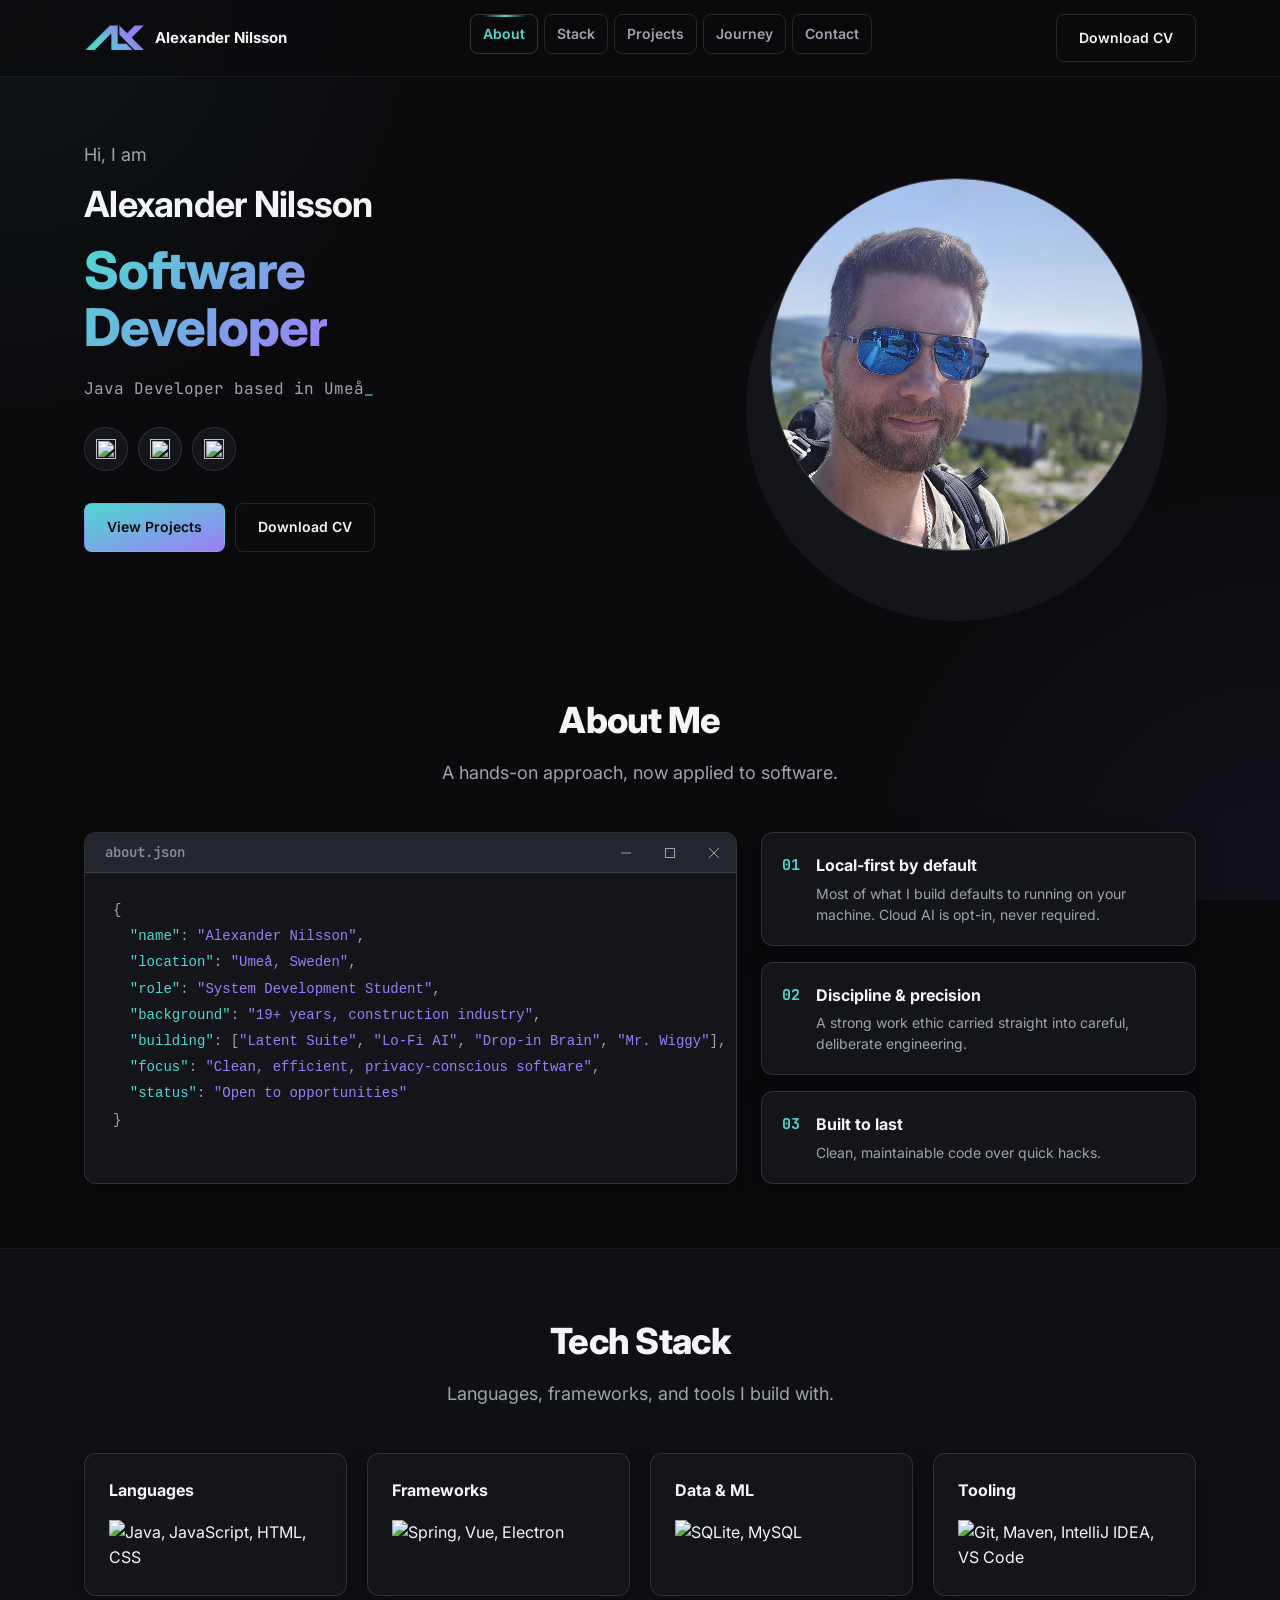
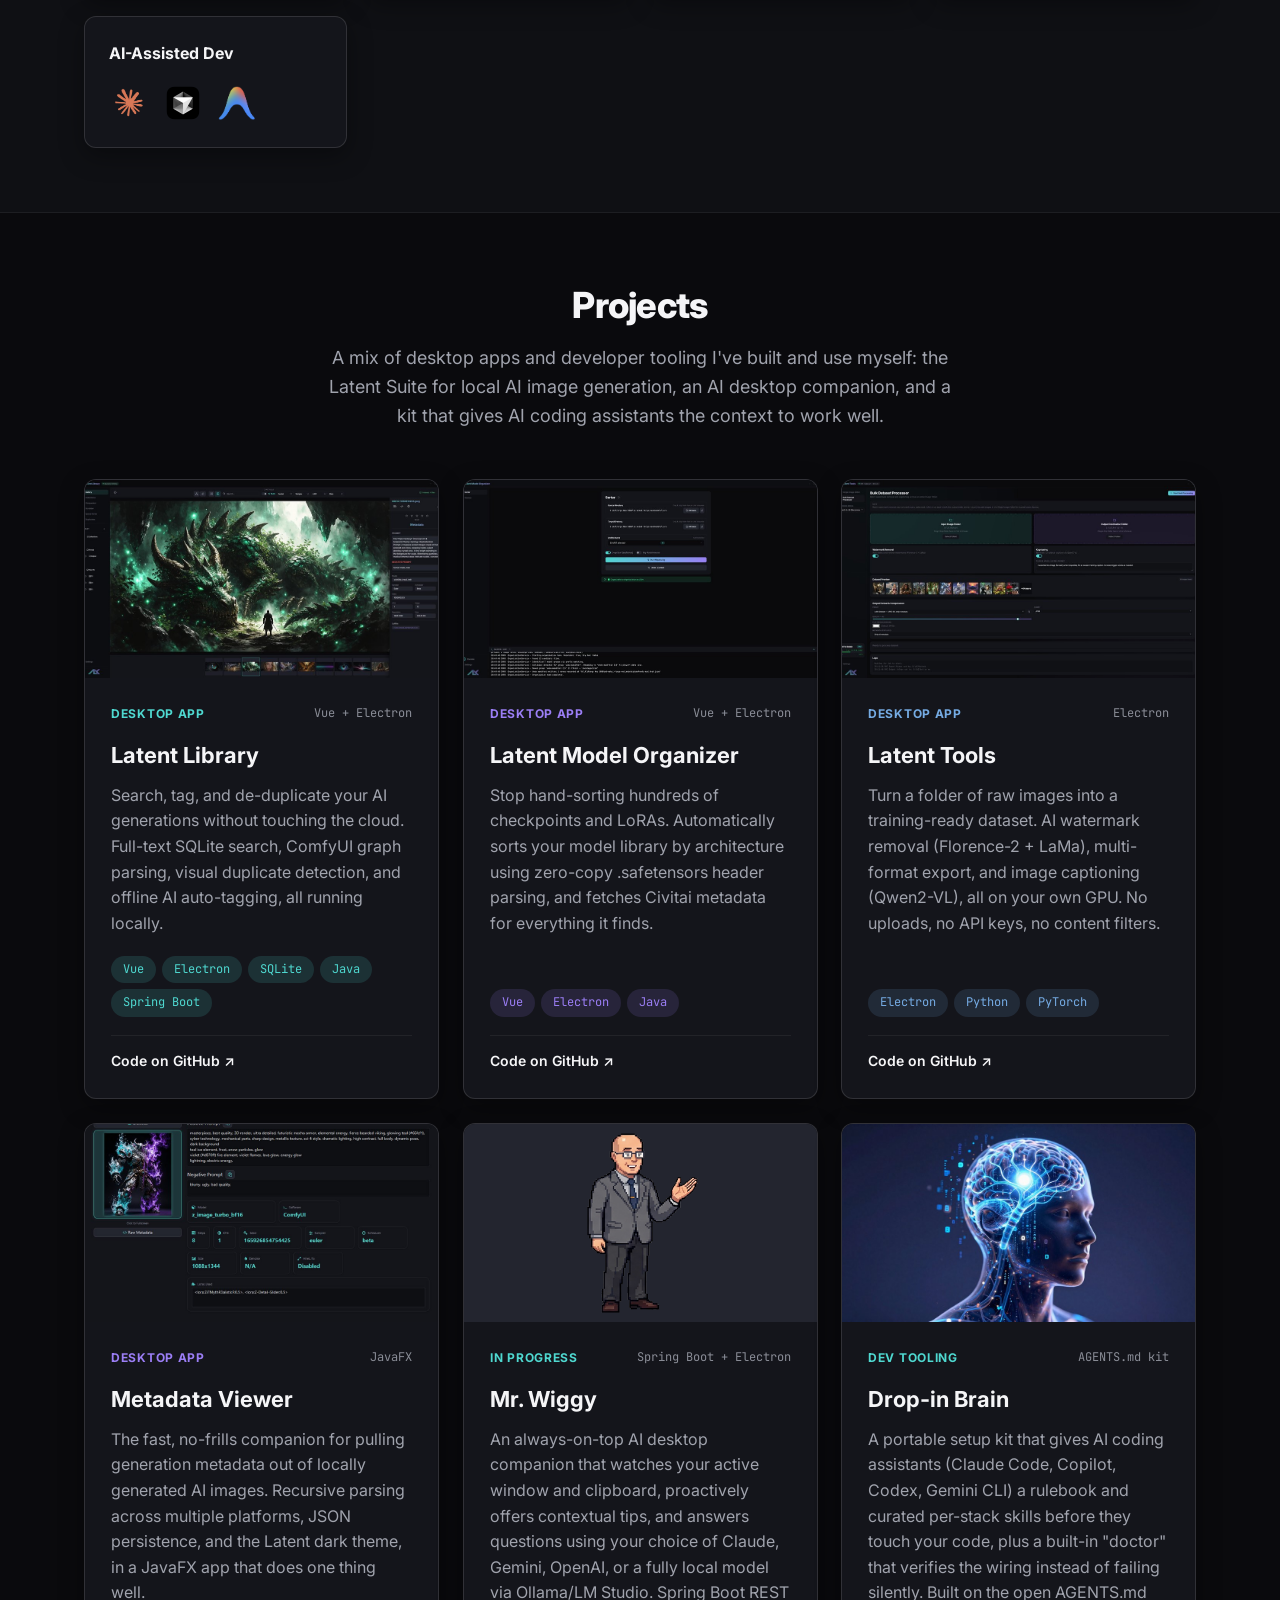
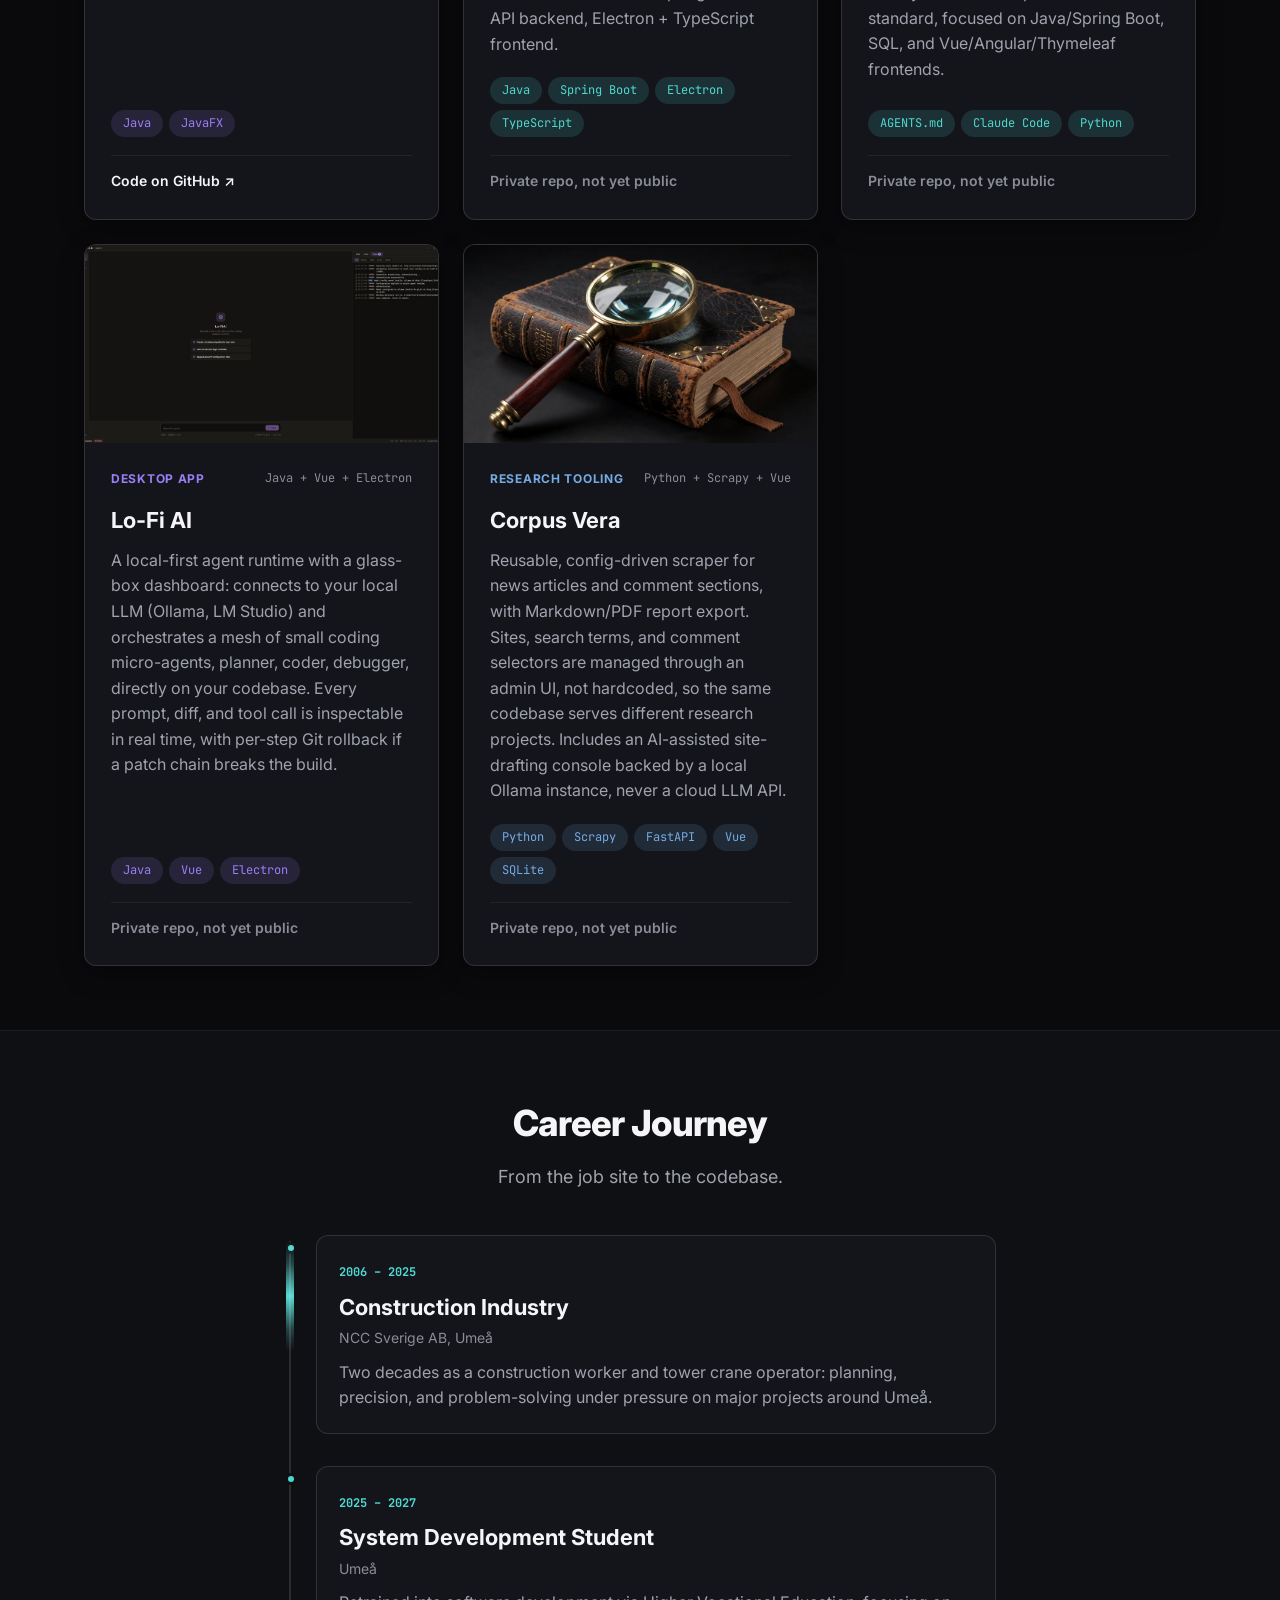
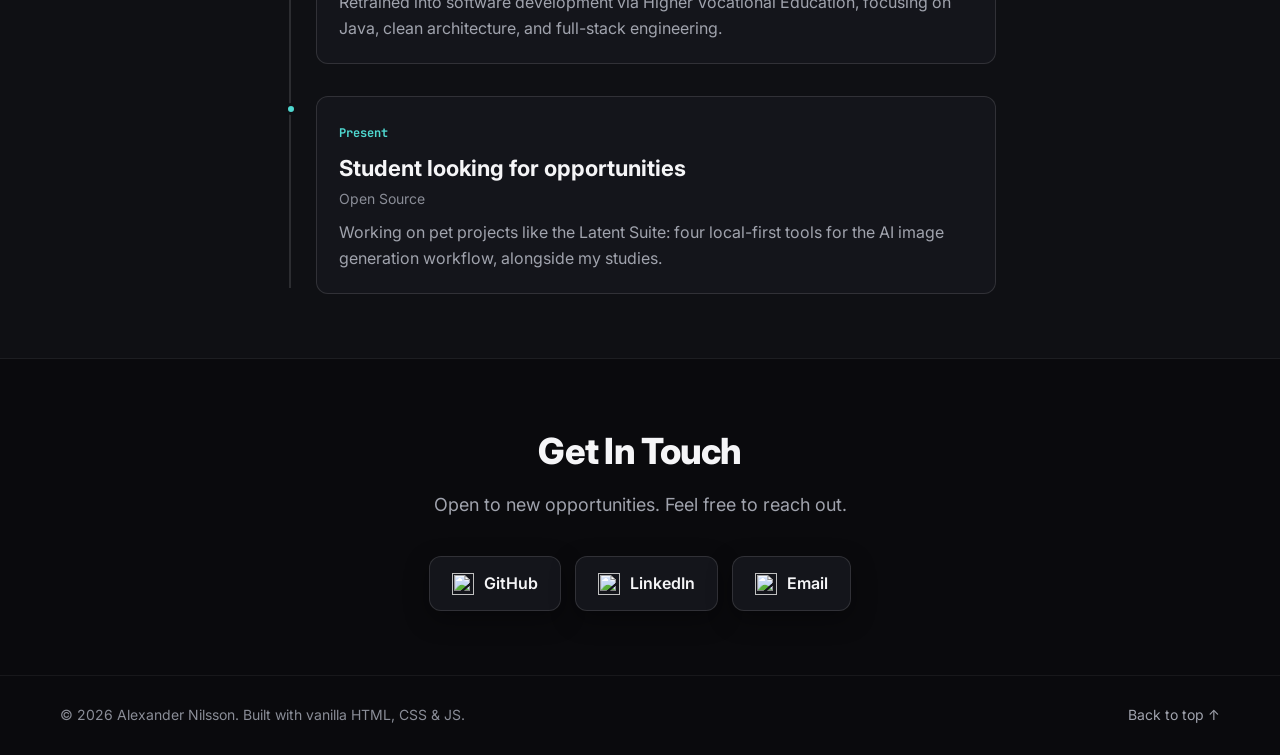
==== commit be776c13: "Remove Python and PyTorch icons from tech stack section" ====
--- a/index.html
+++ b/index.html
@@ -5,9 +5,10 @@
   <meta name="viewport" content="width=device-width, initial-scale=1.0">
   <meta name="description" content="Alexander Nilsson - Software Developer based in Umeå, building the Latent Suite: local-first tools for the AI image generation workflow.">
   <meta name="theme-color" content="#0A0A0D">
+  <meta name="color-scheme" content="dark">
   <title>Alexander Nilsson | Software Developer</title>
 
-  <style>html,body{background:#0A0A0D;}</style>
+  <style>html,body{background:#0A0A0D;color-scheme:dark;}</style>
 
   <link rel="preconnect" href="https://fonts.googleapis.com">
   <link rel="preconnect" href="https://fonts.gstatic.com" crossorigin>
@@ -161,7 +162,7 @@
         <div class="stack-grid">
           <div class="card stack-card">
             <h3>Languages</h3>
-            <img src="https://skillicons.dev/icons?i=java,js,python,html,css" alt="Java, JavaScript, Python, HTML, CSS" loading="lazy">
+            <img src="https://skillicons.dev/icons?i=java,js,html,css" alt="Java, JavaScript, HTML, CSS" loading="lazy">
           </div>
           <div class="card stack-card">
             <h3>Frameworks</h3>
@@ -169,7 +170,7 @@
           </div>
           <div class="card stack-card">
             <h3>Data &amp; ML</h3>
-            <img src="https://skillicons.dev/icons?i=sqlite,mysql,pytorch" alt="SQLite, MySQL, PyTorch" loading="lazy">
+            <img src="https://skillicons.dev/icons?i=sqlite,mysql" alt="SQLite, MySQL" loading="lazy">
           </div>
           <div class="card stack-card">
             <h3>Tooling</h3>
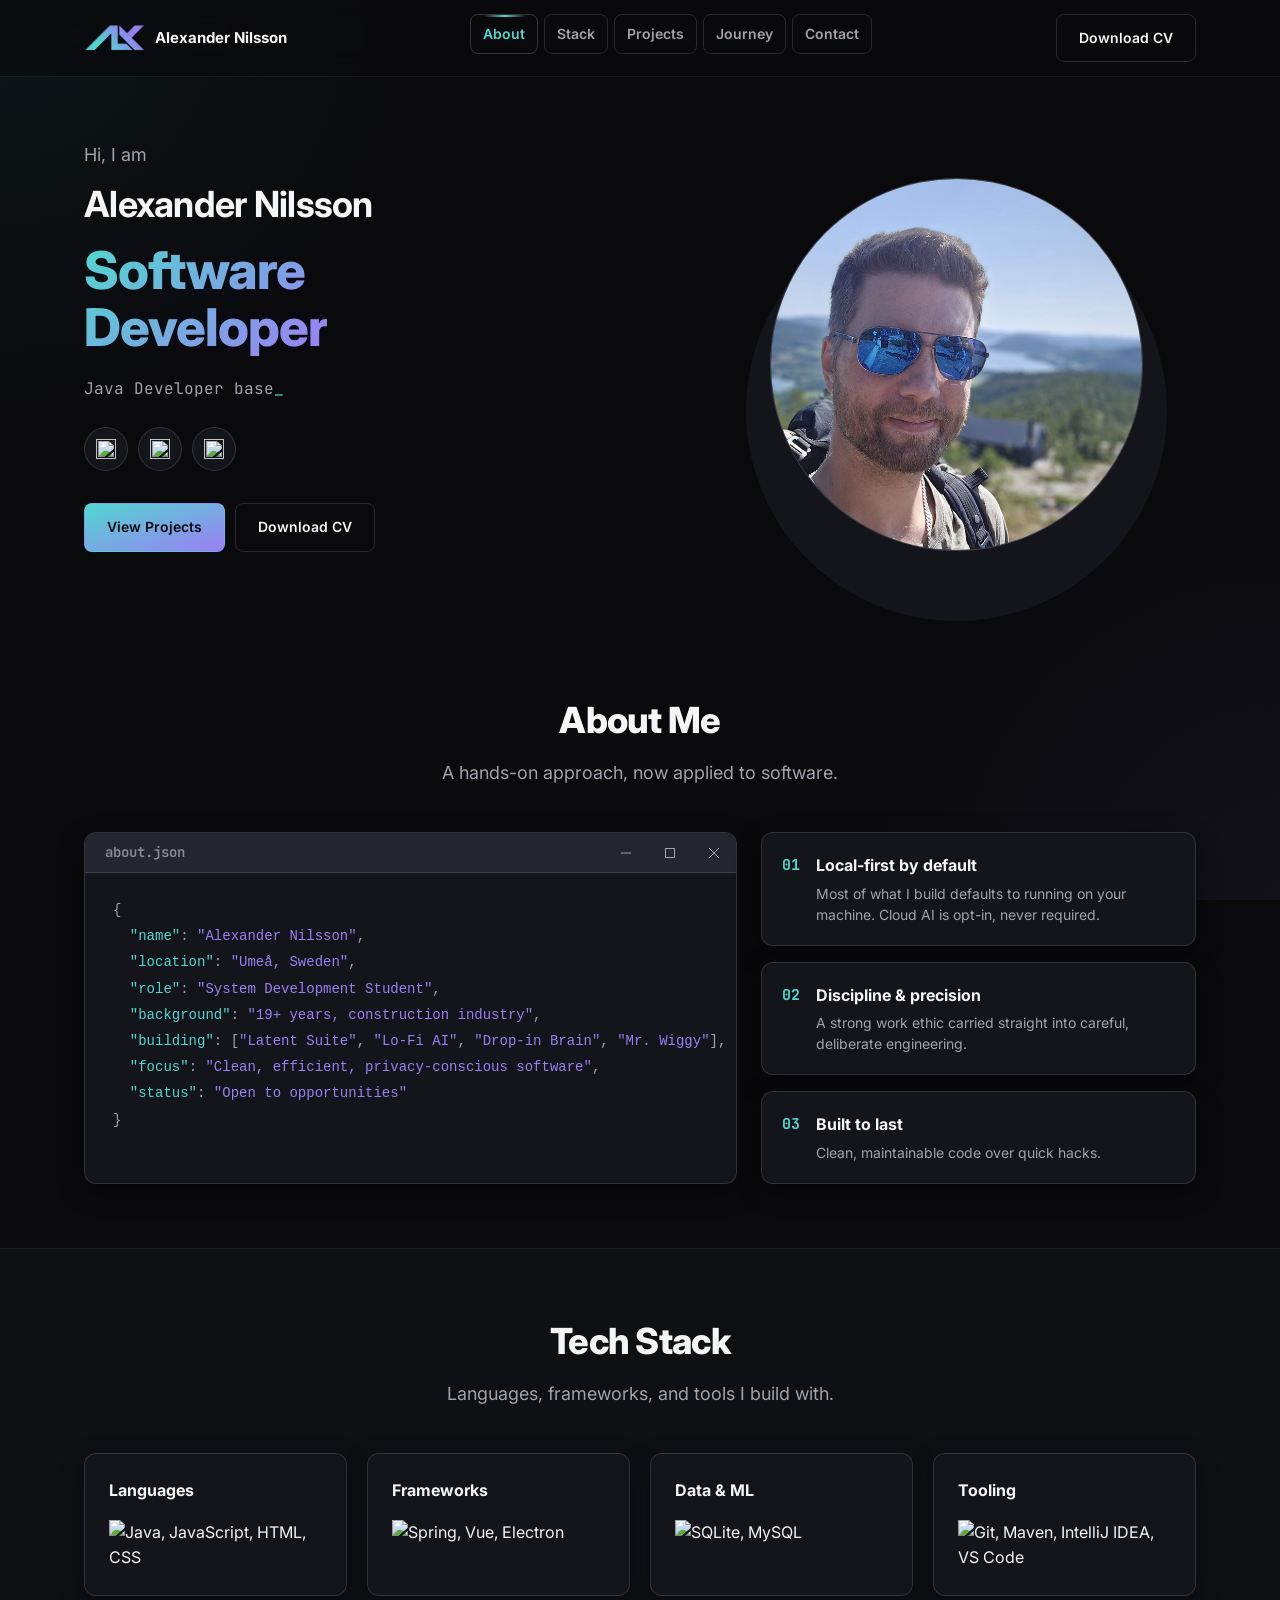
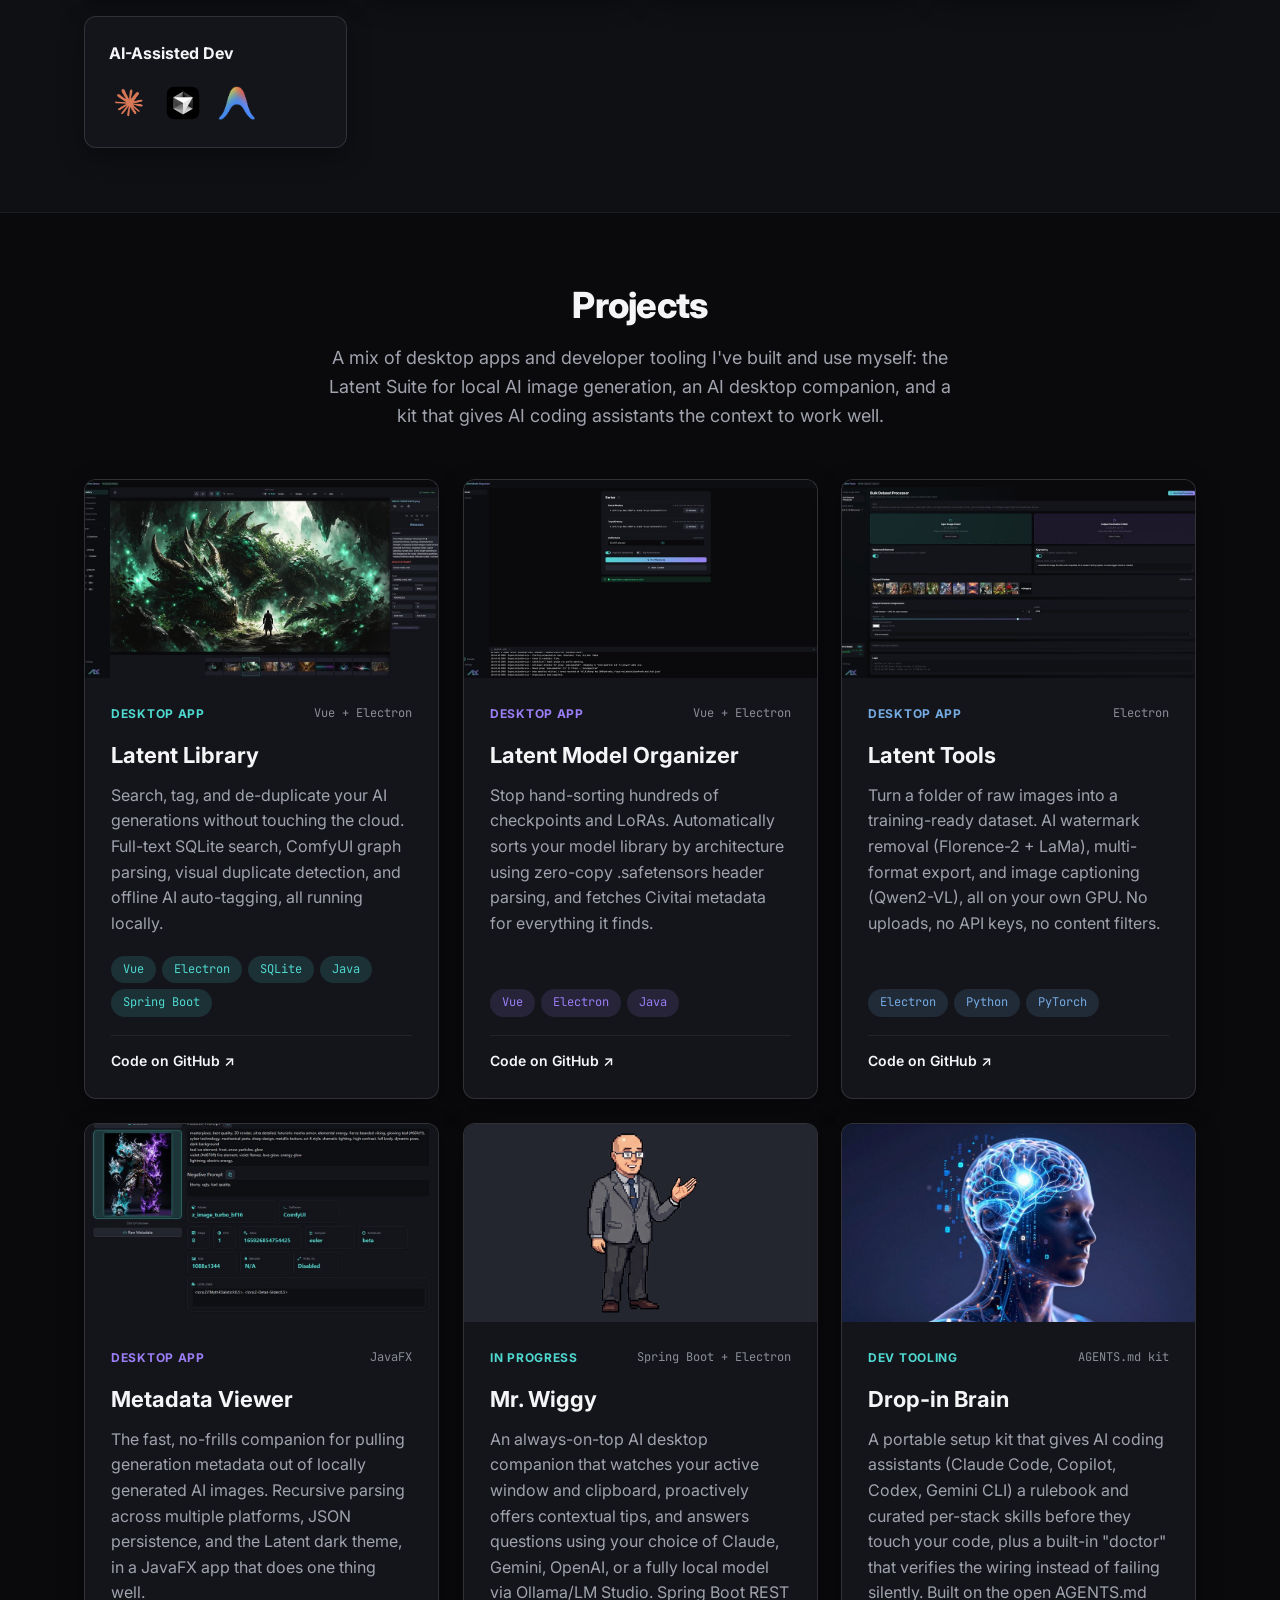
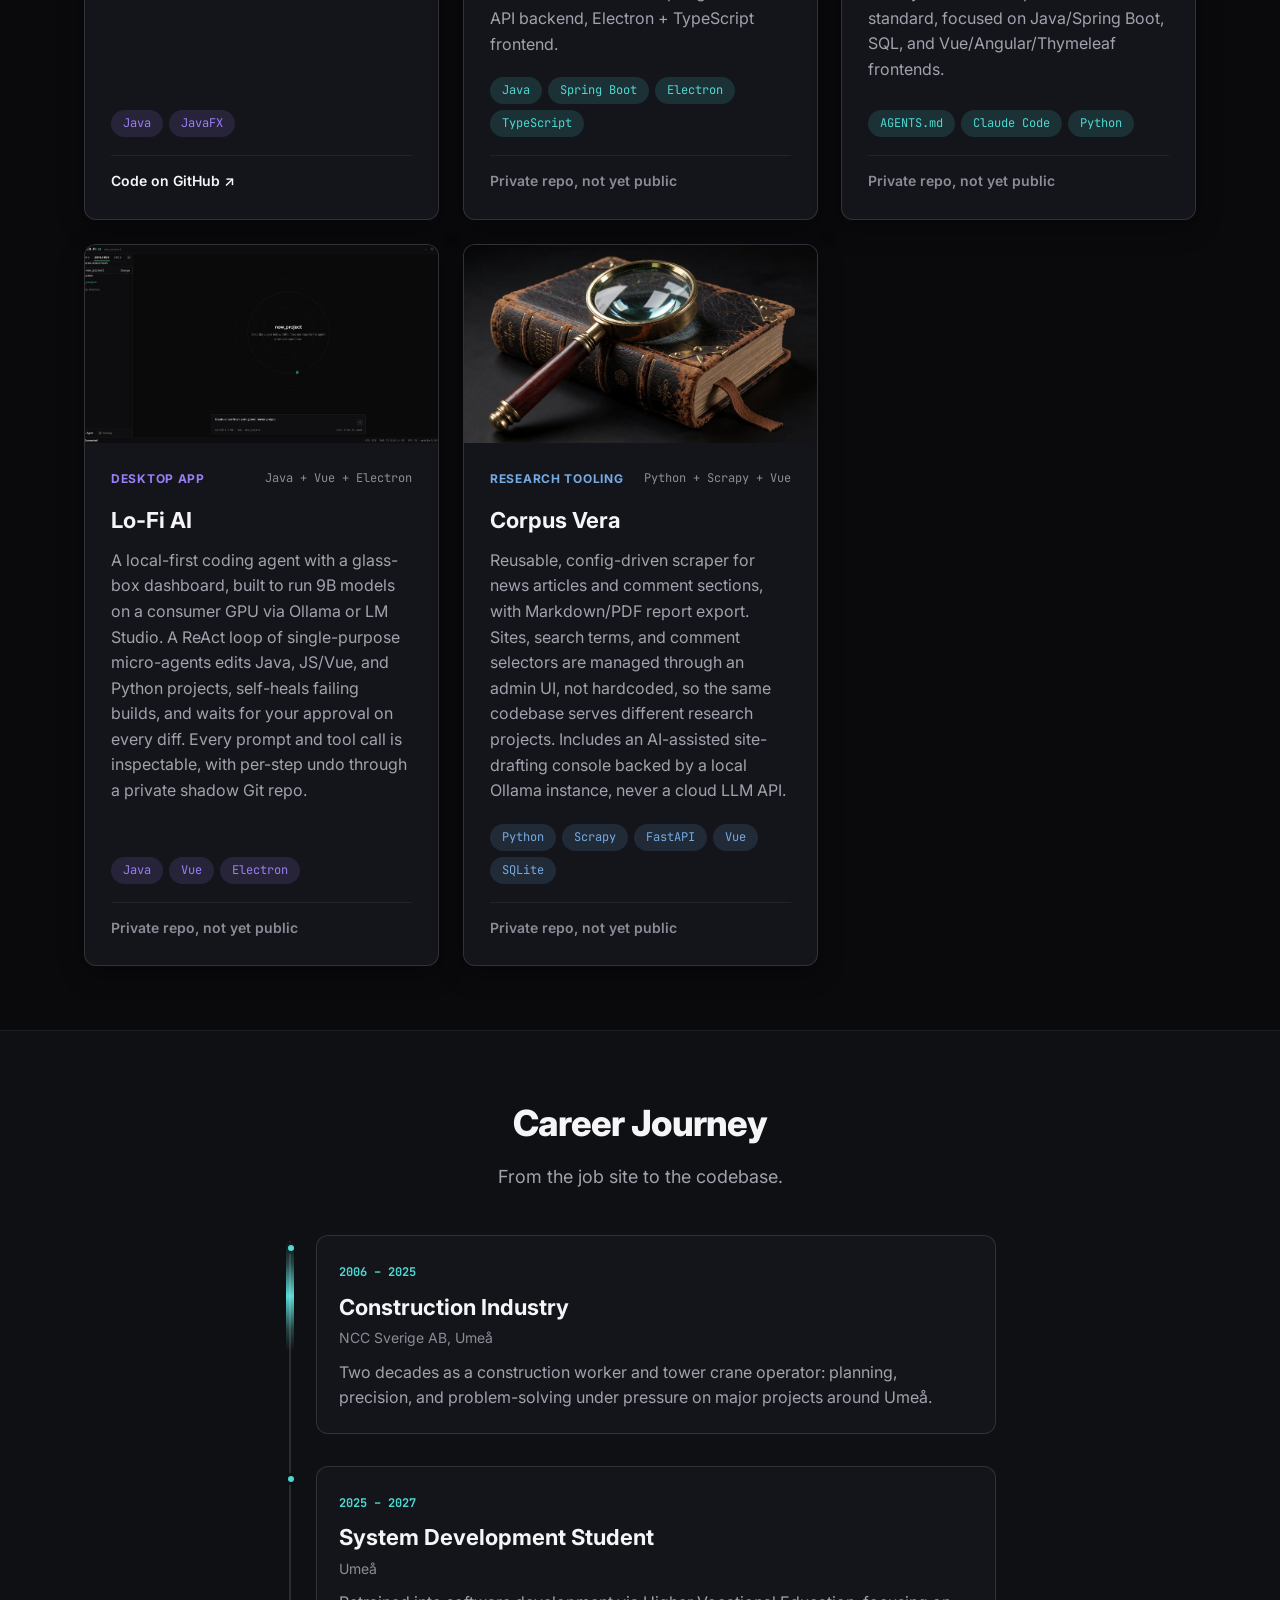
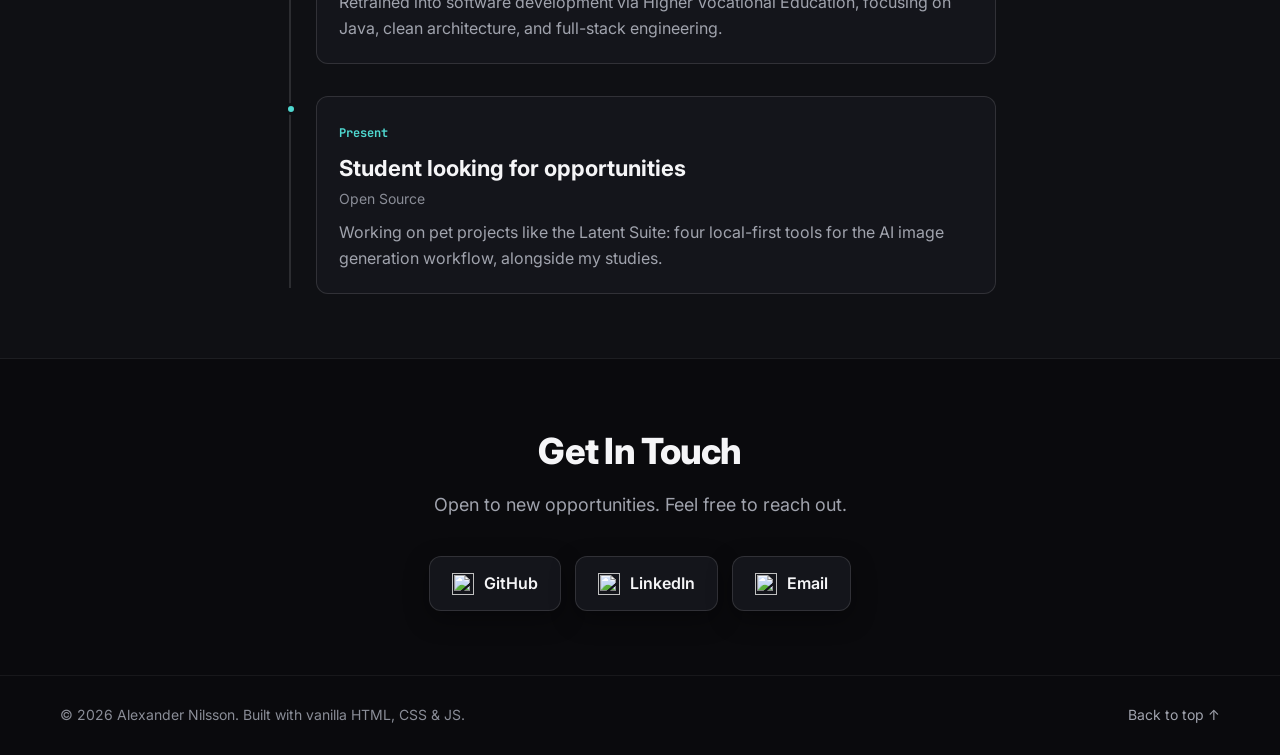
==== commit c0a59872: "Update Lo-Fi AI card cover, alt text, and description New screenshot of the agent workspace. Descrip" ====
--- a/index.html
+++ b/index.html
@@ -334,7 +334,7 @@
 
           <article class="project-card" data-tilt-card>
             <div class="project-thumb">
-              <img src="assets/lo-fi-ai.jpg" alt="Lo-Fi AI dashboard screenshot" loading="lazy">
+              <img src="assets/lo-fi-ai.jpg" alt="Lo-Fi AI agent workspace with file explorer and goal prompt" loading="lazy">
             </div>
             <div class="project-body">
               <div class="project-meta">
@@ -342,7 +342,7 @@
                 <span class="project-tech">Java + Vue + Electron</span>
               </div>
               <h3>Lo-Fi AI</h3>
-              <p>A local-first agent runtime with a glass-box dashboard: connects to your local LLM (Ollama, LM Studio) and orchestrates a mesh of small coding micro-agents, planner, coder, debugger, directly on your codebase. Every prompt, diff, and tool call is inspectable in real time, with per-step Git rollback if a patch chain breaks the build.</p>
+              <p>A local-first coding agent with a glass-box dashboard, built to run 9B models on a consumer GPU via Ollama or LM Studio. A ReAct loop of single-purpose micro-agents edits Java, JS/Vue, and Python projects, self-heals failing builds, and waits for your approval on every diff. Every prompt and tool call is inspectable, with per-step undo through a private shadow Git repo.</p>
               <div class="tag-row">
                 <span class="tag">Java</span>
                 <span class="tag">Vue</span>
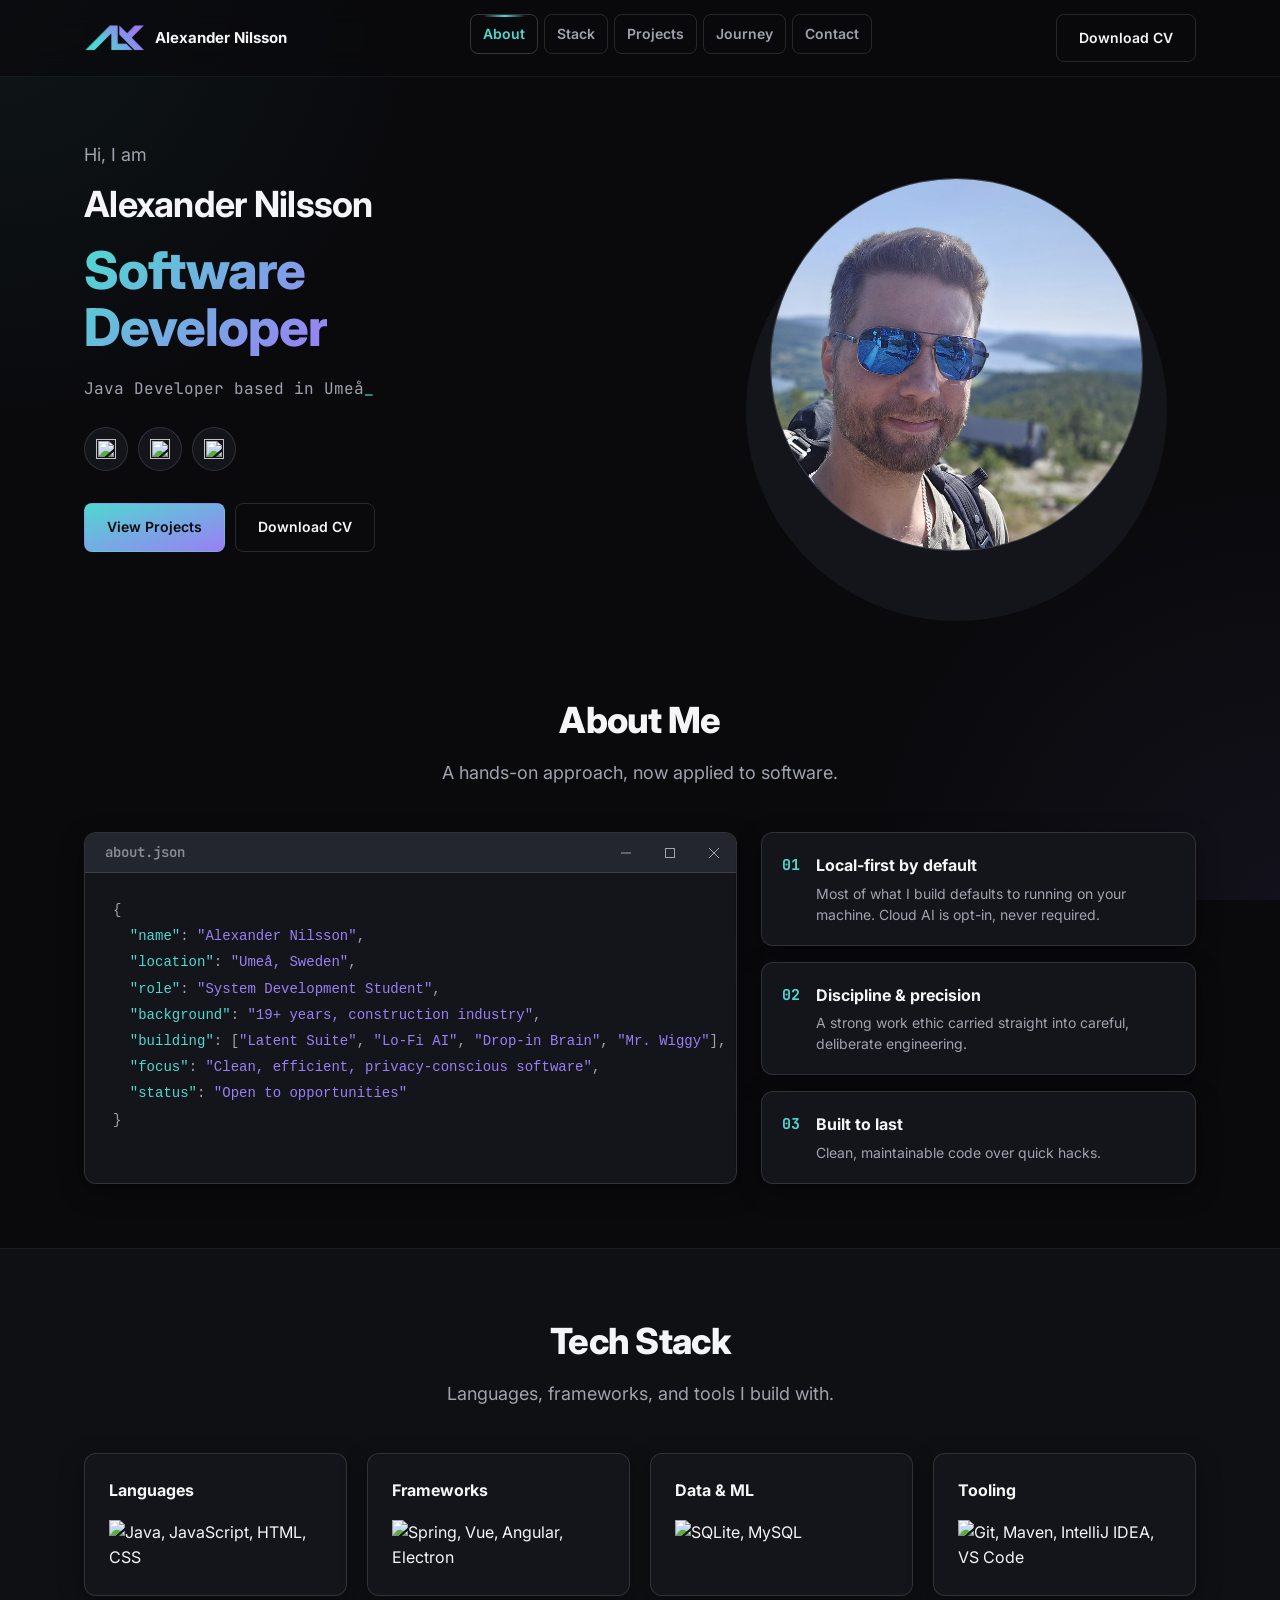
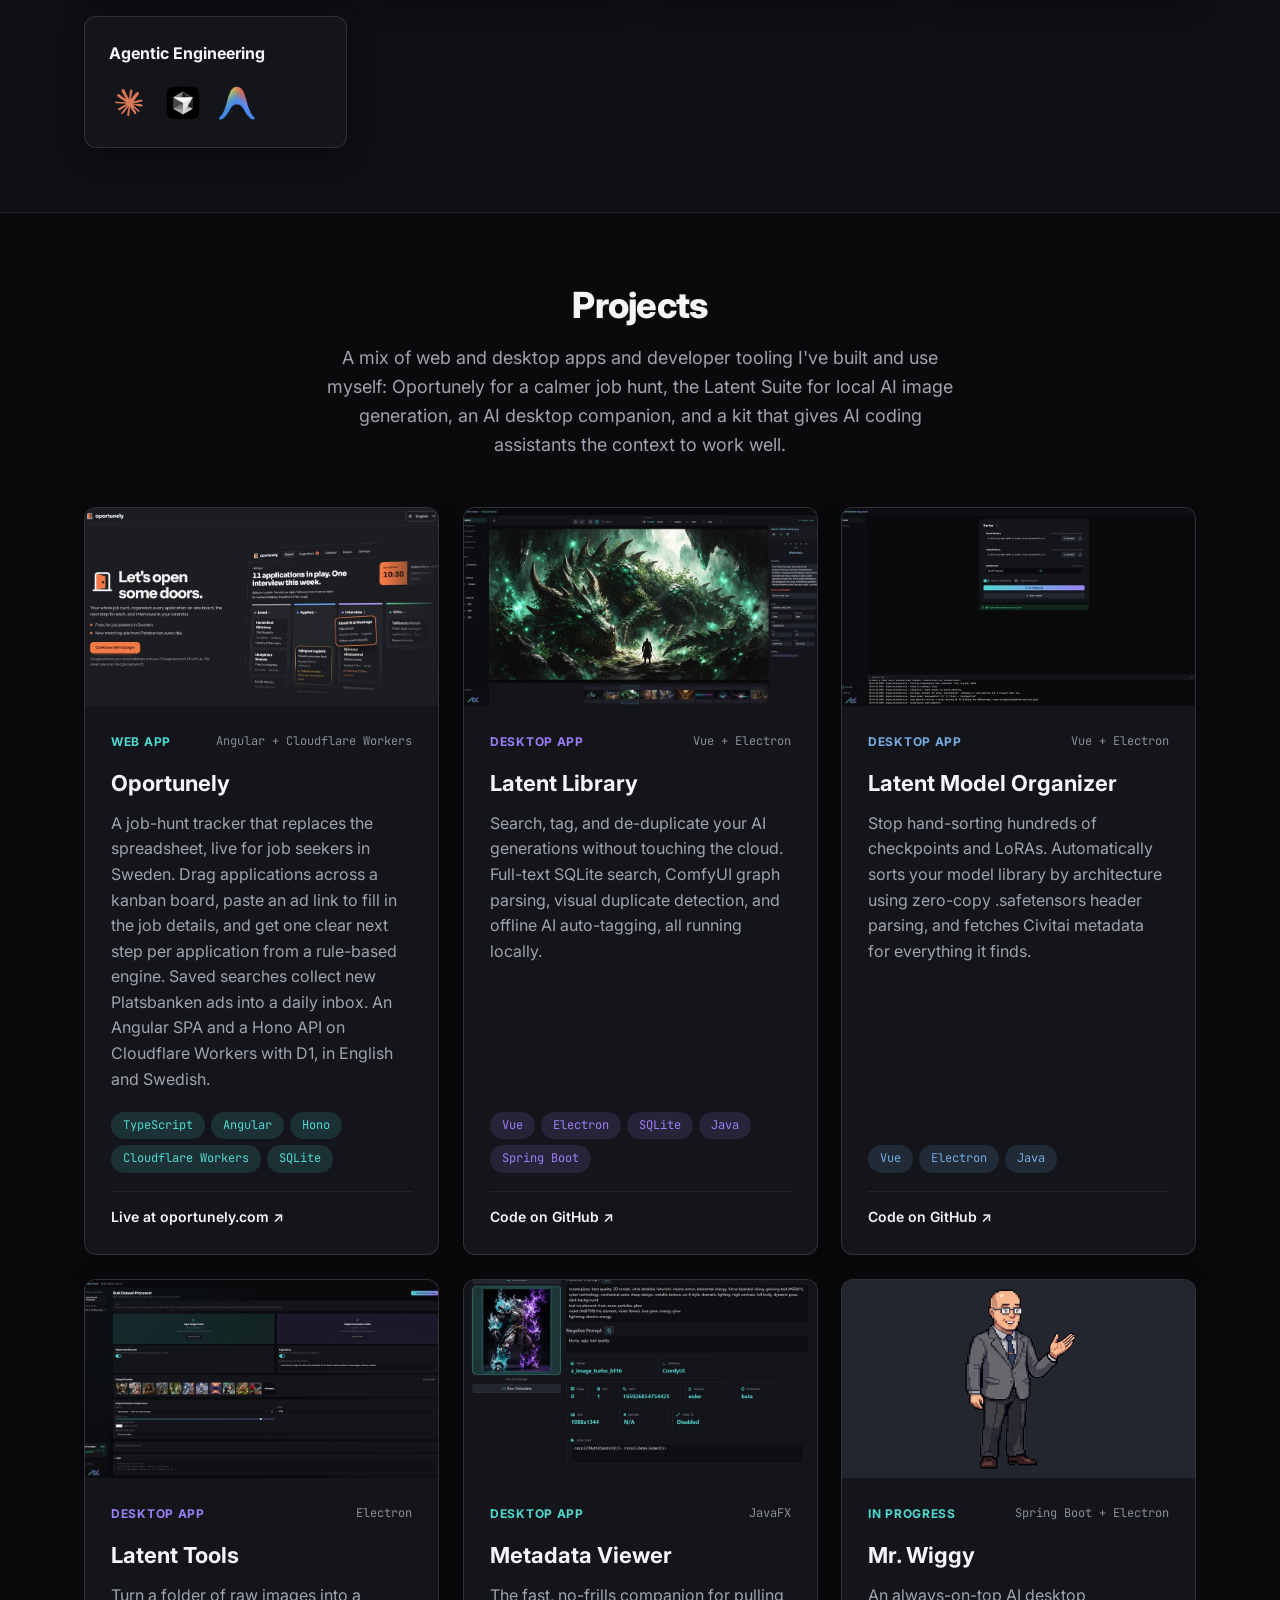
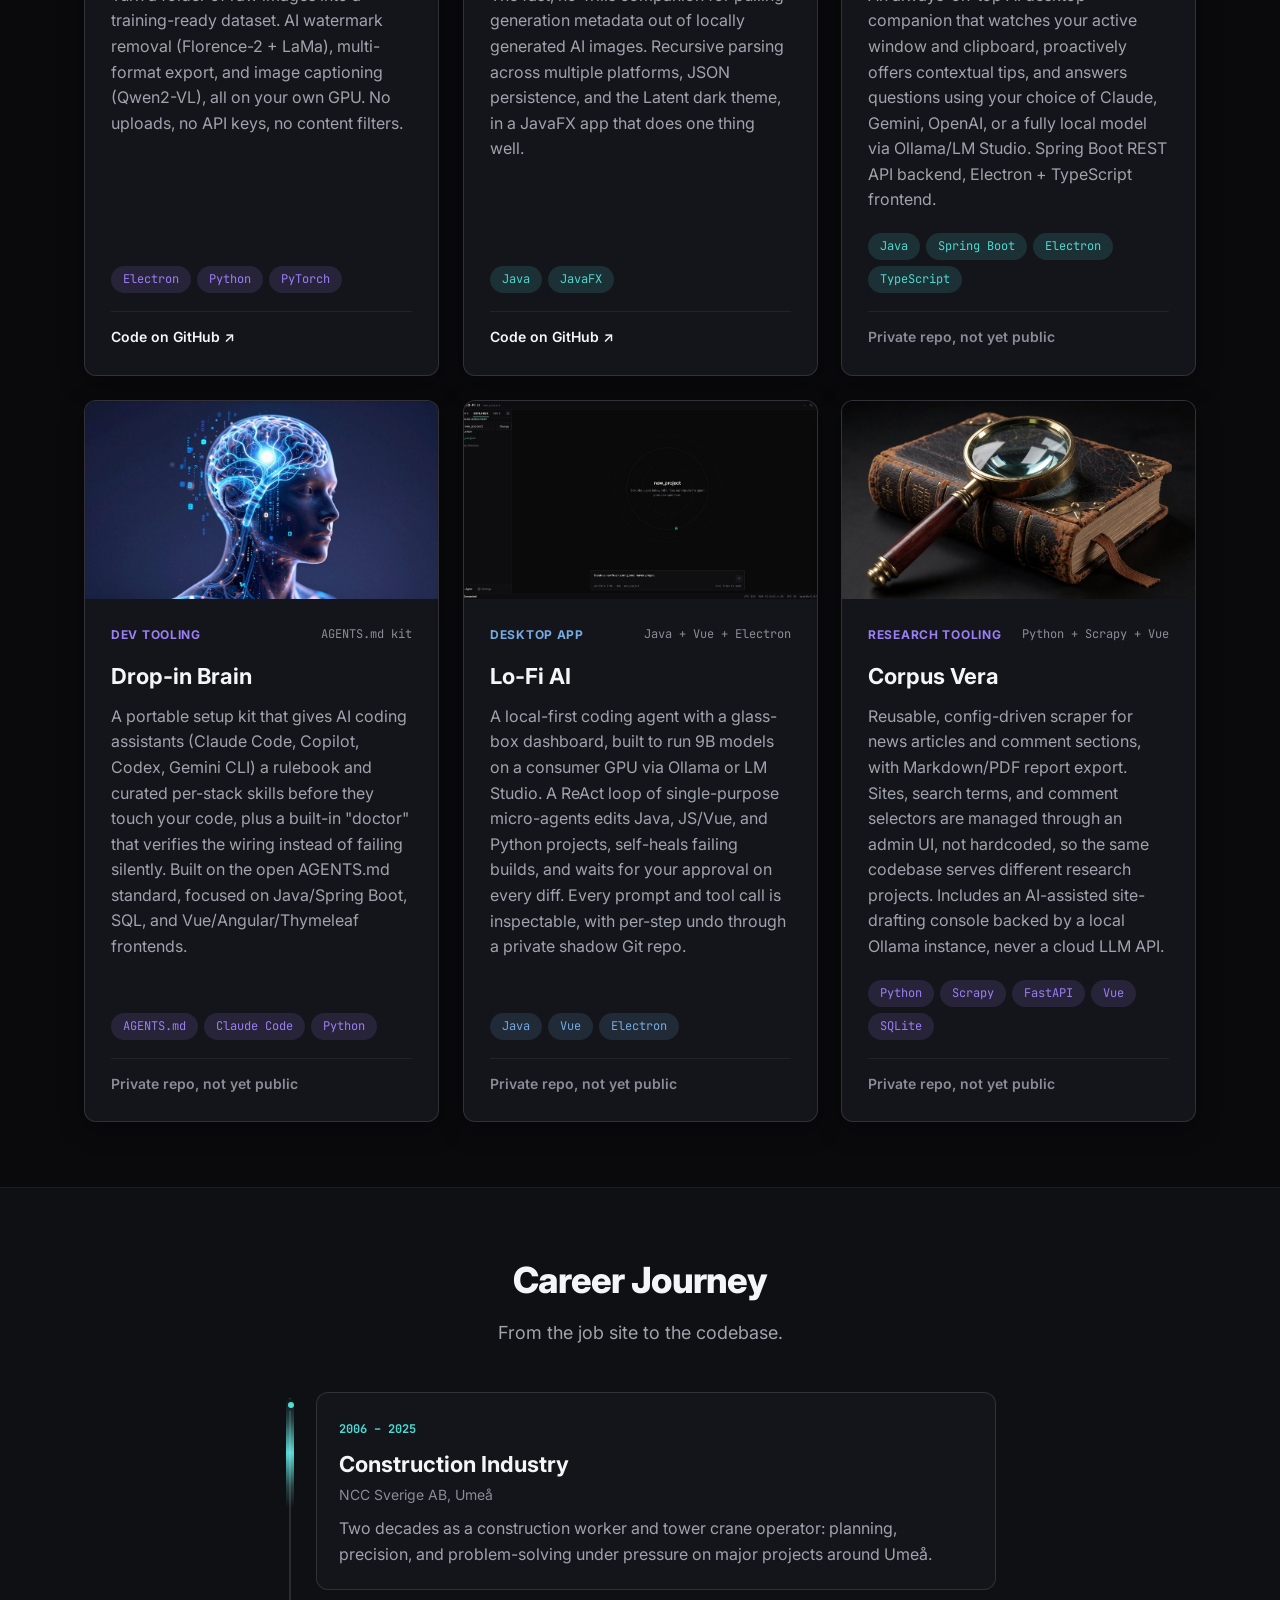
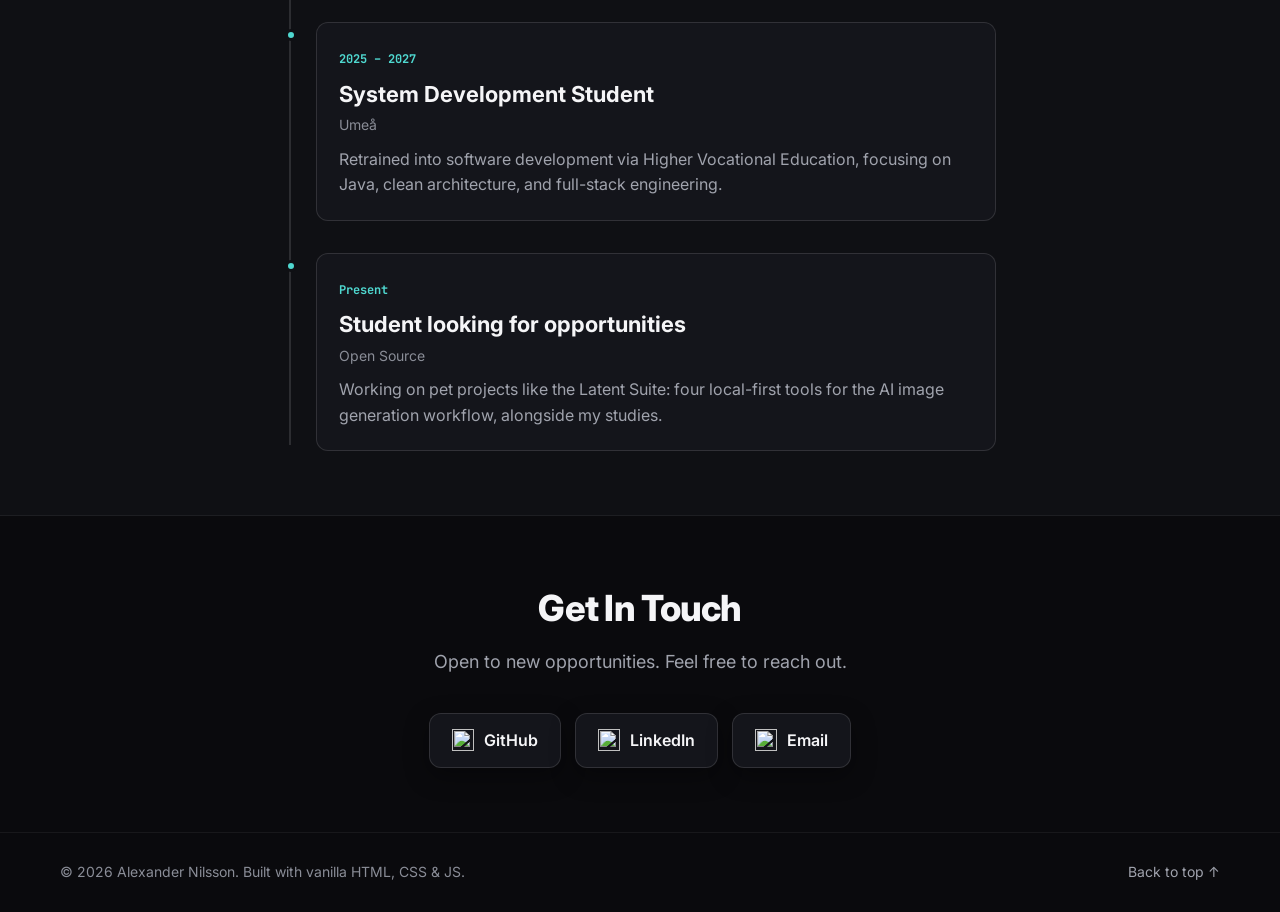
==== commit 6f03cd91: "Add Oportunely project card and update tech stack labels Oportunely goes first as the one live web a" ====
--- a/index.html
+++ b/index.html
@@ -166,7 +166,7 @@
           </div>
           <div class="card stack-card">
             <h3>Frameworks</h3>
-            <img src="https://skillicons.dev/icons?i=spring,vue,electron" alt="Spring, Vue, Electron" loading="lazy">
+            <img src="https://skillicons.dev/icons?i=spring,vue,angular,electron" alt="Spring, Vue, Angular, Electron" loading="lazy">
           </div>
           <div class="card stack-card">
             <h3>Data &amp; ML</h3>
@@ -177,7 +177,7 @@
             <img src="https://skillicons.dev/icons?i=git,maven,idea,vscode" alt="Git, Maven, IntelliJ IDEA, VS Code" loading="lazy">
           </div>
           <div class="card stack-card">
-            <h3>AI-Assisted Dev</h3>
+            <h3>Agentic Engineering</h3>
             <div class="ai-tool-row">
               <img src="assets/claude-icon.png" alt="Claude" loading="lazy">
               <img src="assets/cursor-app-icon.png" alt="Cursor" loading="lazy">
@@ -193,10 +193,34 @@
       <div class="container">
         <div class="section-header">
           <h2 class="section-title">Projects</h2>
-          <p class="section-desc">A mix of desktop apps and developer tooling I've built and use myself: the Latent Suite for local AI image generation, an AI desktop companion, and a kit that gives AI coding assistants the context to work well.</p>
+          <p class="section-desc">A mix of web and desktop apps and developer tooling I've built and use myself: Oportunely for a calmer job hunt, the Latent Suite for local AI image generation, an AI desktop companion, and a kit that gives AI coding assistants the context to work well.</p>
         </div>
 
         <div class="projects-grid">
+
+          <article class="project-card" data-tilt-card>
+            <div class="project-thumb">
+              <img src="assets/oportunely.jpg" alt="Oportunely job board with applications in columns" loading="lazy">
+            </div>
+            <div class="project-body">
+              <div class="project-meta">
+                <span class="project-kind">Web App</span>
+                <span class="project-tech">Angular + Cloudflare Workers</span>
+              </div>
+              <h3>Oportunely</h3>
+              <p>A job-hunt tracker that replaces the spreadsheet, live for job seekers in Sweden. Drag applications across a kanban board, paste an ad link to fill in the job details, and get one clear next step per application from a rule-based engine. Saved searches collect new Platsbanken ads into a daily inbox. An Angular SPA and a Hono API on Cloudflare Workers with D1, in English and Swedish.</p>
+              <div class="tag-row">
+                <span class="tag">TypeScript</span>
+                <span class="tag">Angular</span>
+                <span class="tag">Hono</span>
+                <span class="tag">Cloudflare Workers</span>
+                <span class="tag">SQLite</span>
+              </div>
+              <div class="project-footer">
+                <a href="https://oportunely.com" target="_blank" rel="noopener noreferrer" class="project-link">Live at oportunely.com ↗</a>
+              </div>
+            </div>
+          </article>
 
           <article class="project-card" data-tilt-card>
             <div class="project-thumb">
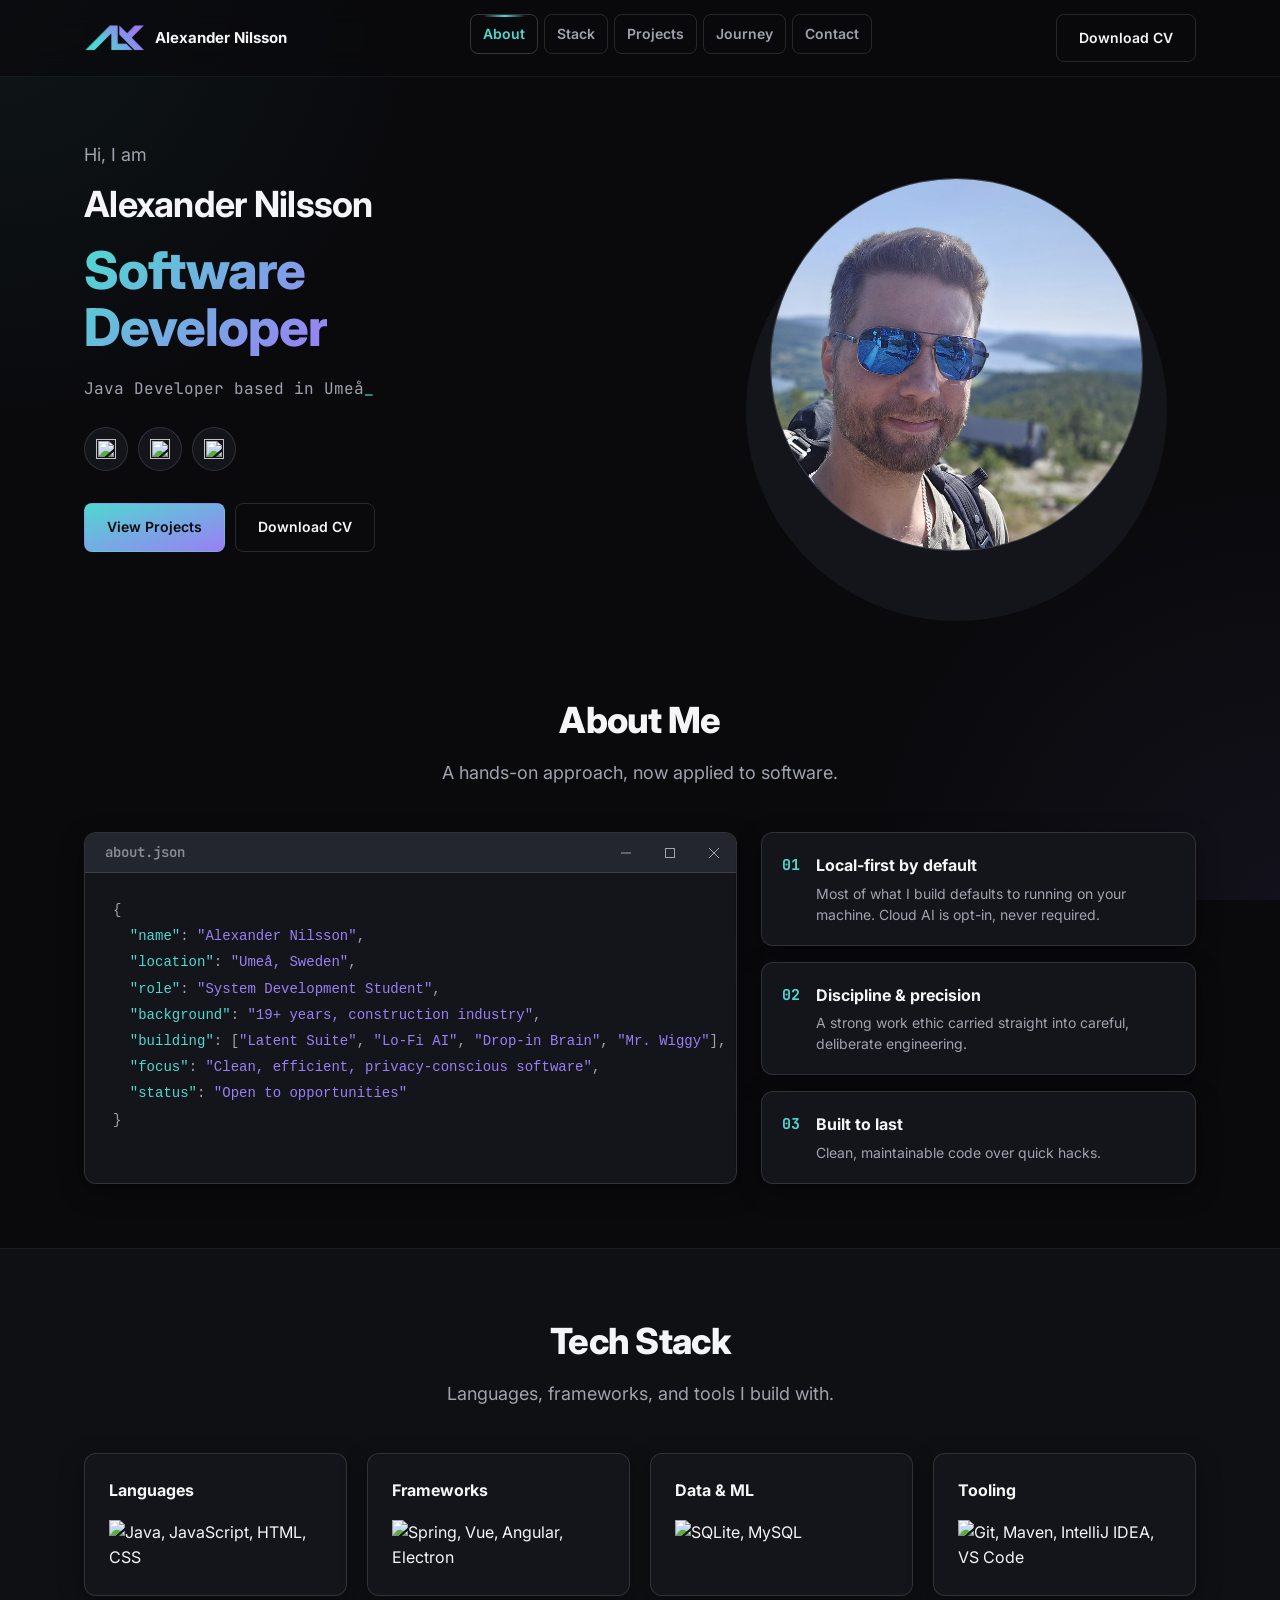
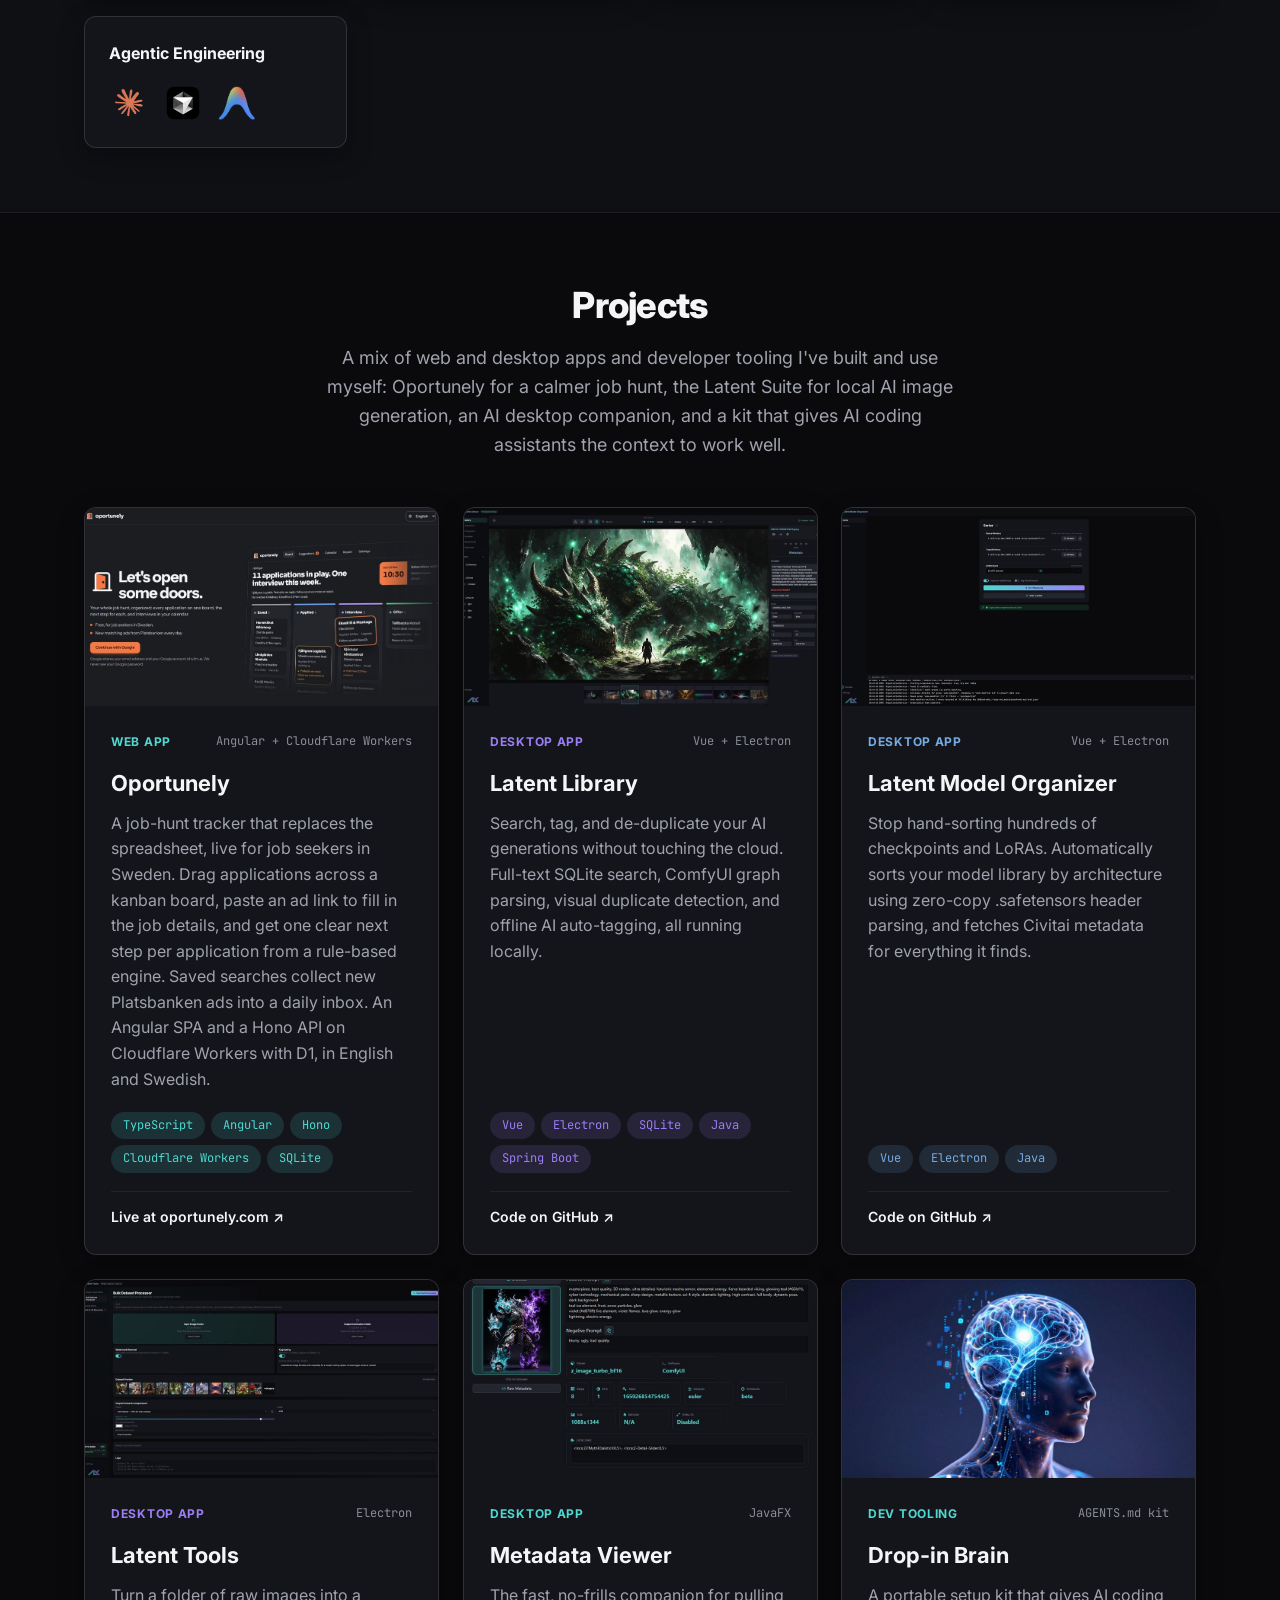
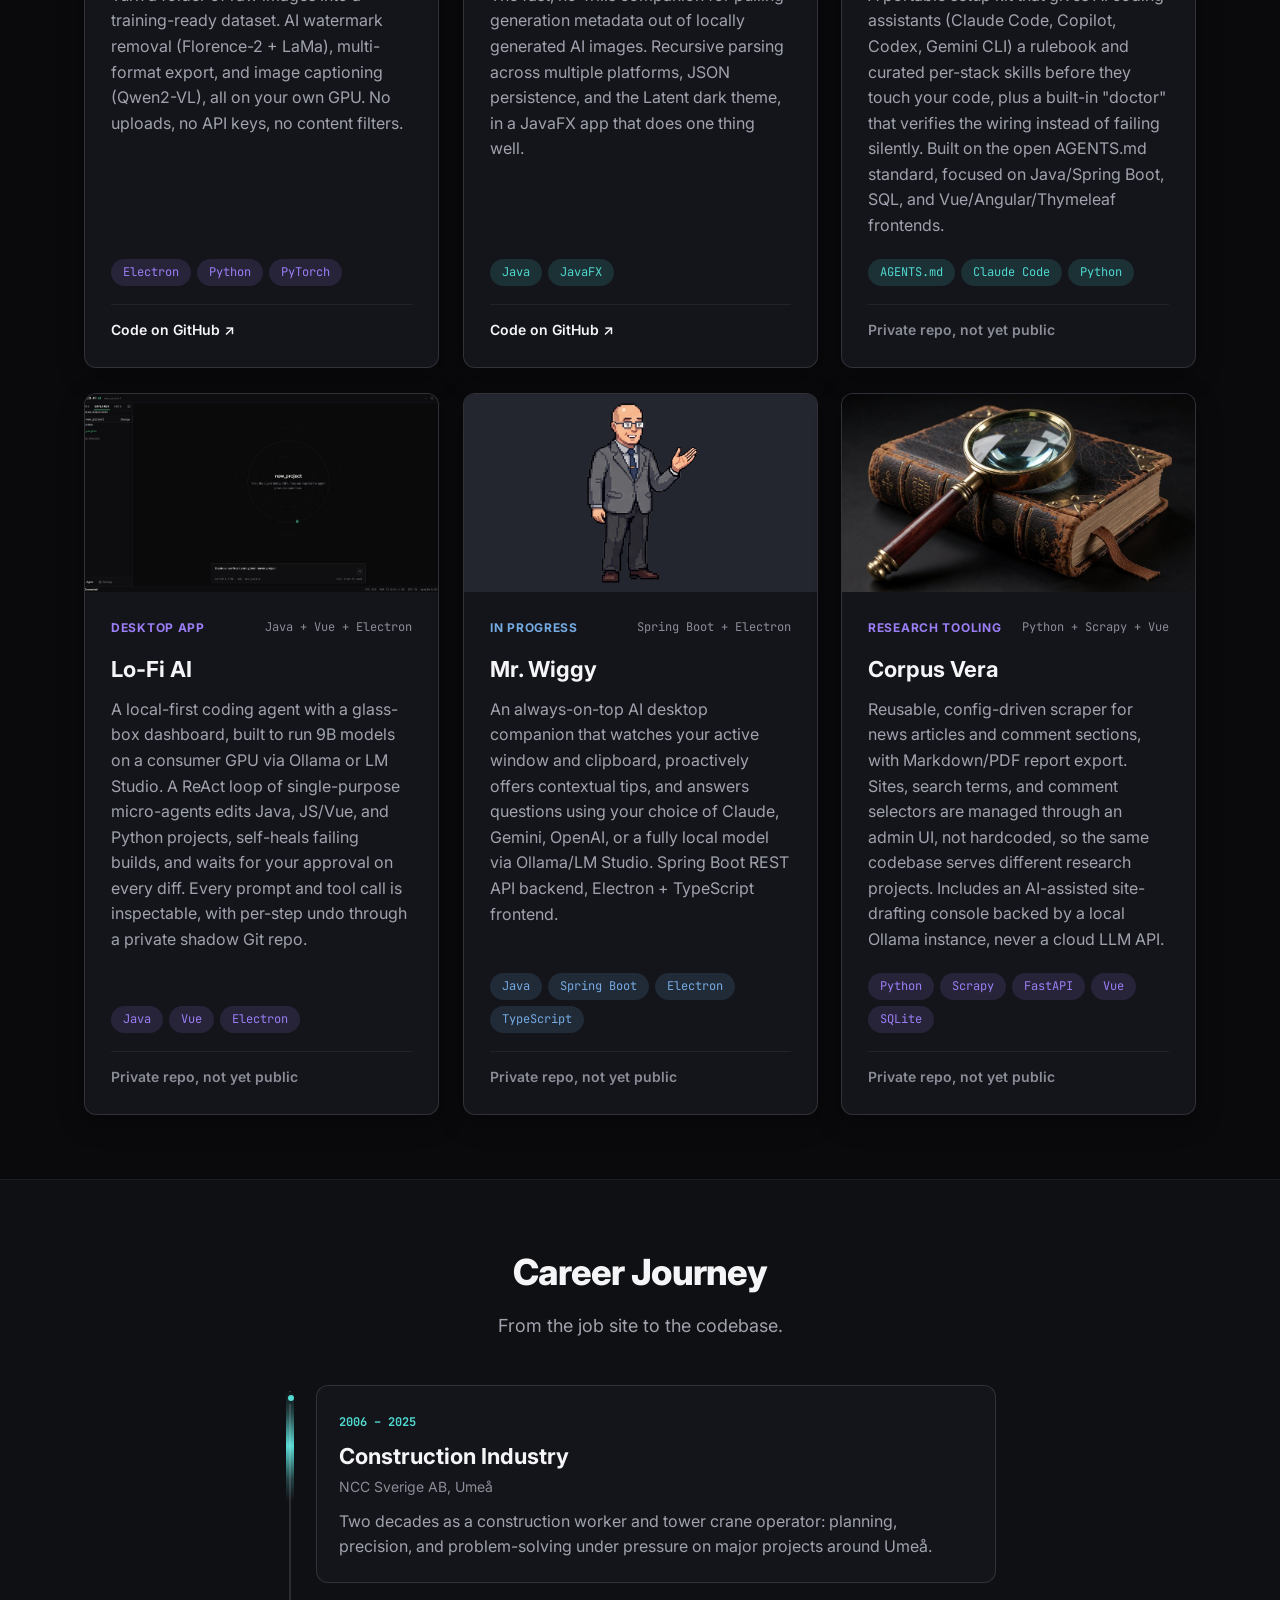
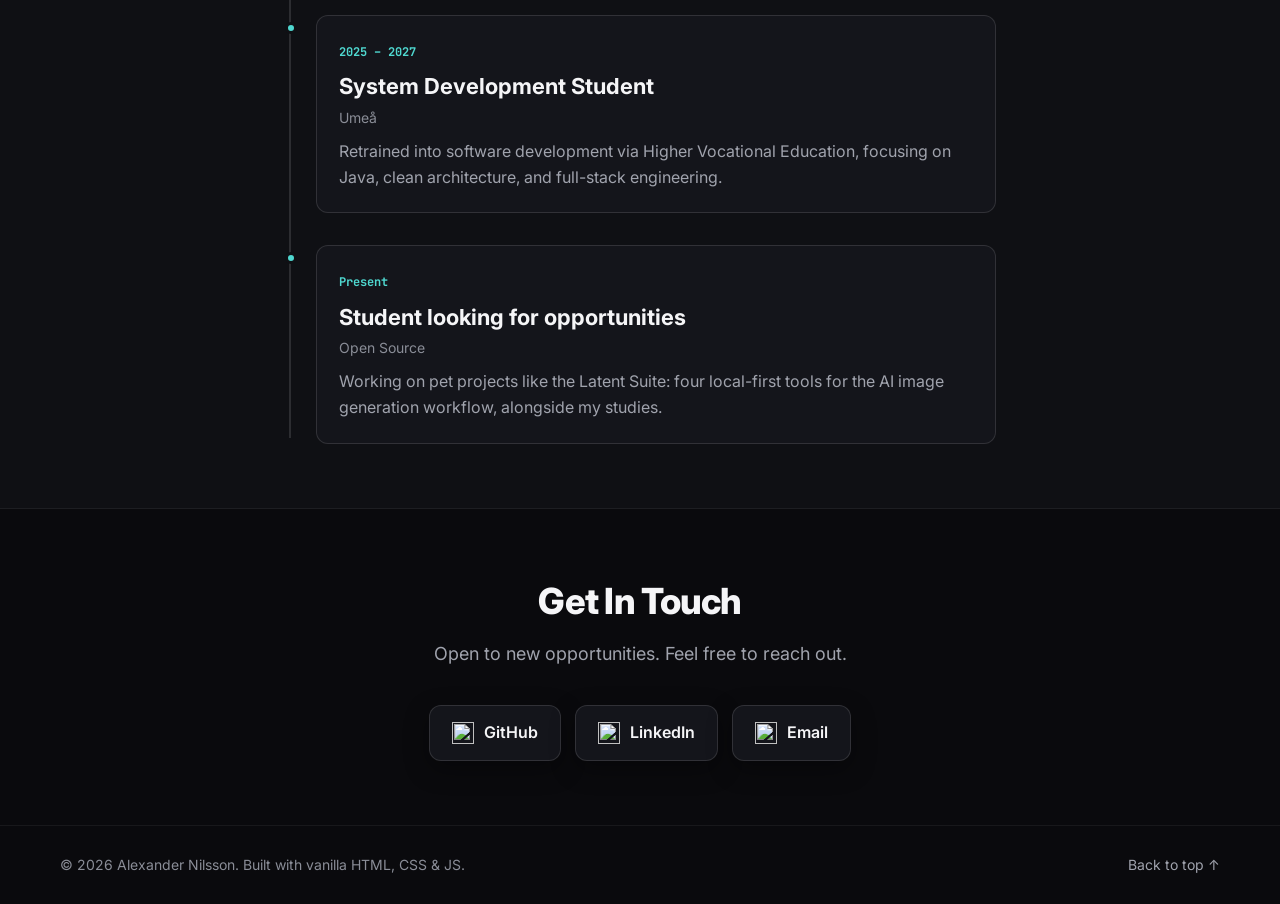
==== commit d5b037dc: "Reorder project cards: Drop-in Brain, Lo-Fi AI, Mr. Wiggy, Corpus Vera" ====
--- a/index.html
+++ b/index.html
@@ -316,6 +316,46 @@
           </article>
 
           <article class="project-card" data-tilt-card>
+            <div class="project-thumb">
+              <img src="assets/drop-in-brain.jpg" alt="AI brain interface artwork for Drop-in Brain" loading="lazy">
+            </div>
+            <div class="project-body">
+              <div class="project-meta">
+                <span class="project-kind">Dev Tooling</span>
+                <span class="project-tech">AGENTS.md kit</span>
+              </div>
+              <h3>Drop-in Brain</h3>
+              <p>A portable setup kit that gives AI coding assistants (Claude Code, Copilot, Codex, Gemini CLI) a rulebook and curated per-stack skills before they touch your code, plus a built-in "doctor" that verifies the wiring instead of failing silently. Built on the open AGENTS.md standard, focused on Java/Spring Boot, SQL, and Vue/Angular/Thymeleaf frontends.</p>
+              <div class="tag-row">
+                <span class="tag">AGENTS.md</span>
+                <span class="tag">Claude Code</span>
+                <span class="tag">Python</span>
+              </div>
+              <span class="project-link project-link-muted">Private repo, not yet public</span>
+            </div>
+          </article>
+
+          <article class="project-card" data-tilt-card>
+            <div class="project-thumb">
+              <img src="assets/lo-fi-ai.jpg" alt="Lo-Fi AI agent workspace with file explorer and goal prompt" loading="lazy">
+            </div>
+            <div class="project-body">
+              <div class="project-meta">
+                <span class="project-kind">Desktop App</span>
+                <span class="project-tech">Java + Vue + Electron</span>
+              </div>
+              <h3>Lo-Fi AI</h3>
+              <p>A local-first coding agent with a glass-box dashboard, built to run 9B models on a consumer GPU via Ollama or LM Studio. A ReAct loop of single-purpose micro-agents edits Java, JS/Vue, and Python projects, self-heals failing builds, and waits for your approval on every diff. Every prompt and tool call is inspectable, with per-step undo through a private shadow Git repo.</p>
+              <div class="tag-row">
+                <span class="tag">Java</span>
+                <span class="tag">Vue</span>
+                <span class="tag">Electron</span>
+              </div>
+              <span class="project-link project-link-muted">Private repo, not yet public</span>
+            </div>
+          </article>
+
+          <article class="project-card" data-tilt-card>
             <div class="project-thumb project-thumb-wiggy">
               <img src="assets/wiggy.png" alt="Mr. Wiggy pixel-art companion character" loading="lazy">
             </div>
@@ -331,46 +371,6 @@
                 <span class="tag">Spring Boot</span>
                 <span class="tag">Electron</span>
                 <span class="tag">TypeScript</span>
-              </div>
-              <span class="project-link project-link-muted">Private repo, not yet public</span>
-            </div>
-          </article>
-
-          <article class="project-card" data-tilt-card>
-            <div class="project-thumb">
-              <img src="assets/drop-in-brain.jpg" alt="AI brain interface artwork for Drop-in Brain" loading="lazy">
-            </div>
-            <div class="project-body">
-              <div class="project-meta">
-                <span class="project-kind">Dev Tooling</span>
-                <span class="project-tech">AGENTS.md kit</span>
-              </div>
-              <h3>Drop-in Brain</h3>
-              <p>A portable setup kit that gives AI coding assistants (Claude Code, Copilot, Codex, Gemini CLI) a rulebook and curated per-stack skills before they touch your code, plus a built-in "doctor" that verifies the wiring instead of failing silently. Built on the open AGENTS.md standard, focused on Java/Spring Boot, SQL, and Vue/Angular/Thymeleaf frontends.</p>
-              <div class="tag-row">
-                <span class="tag">AGENTS.md</span>
-                <span class="tag">Claude Code</span>
-                <span class="tag">Python</span>
-              </div>
-              <span class="project-link project-link-muted">Private repo, not yet public</span>
-            </div>
-          </article>
-
-          <article class="project-card" data-tilt-card>
-            <div class="project-thumb">
-              <img src="assets/lo-fi-ai.jpg" alt="Lo-Fi AI agent workspace with file explorer and goal prompt" loading="lazy">
-            </div>
-            <div class="project-body">
-              <div class="project-meta">
-                <span class="project-kind">Desktop App</span>
-                <span class="project-tech">Java + Vue + Electron</span>
-              </div>
-              <h3>Lo-Fi AI</h3>
-              <p>A local-first coding agent with a glass-box dashboard, built to run 9B models on a consumer GPU via Ollama or LM Studio. A ReAct loop of single-purpose micro-agents edits Java, JS/Vue, and Python projects, self-heals failing builds, and waits for your approval on every diff. Every prompt and tool call is inspectable, with per-step undo through a private shadow Git repo.</p>
-              <div class="tag-row">
-                <span class="tag">Java</span>
-                <span class="tag">Vue</span>
-                <span class="tag">Electron</span>
               </div>
               <span class="project-link project-link-muted">Private repo, not yet public</span>
             </div>
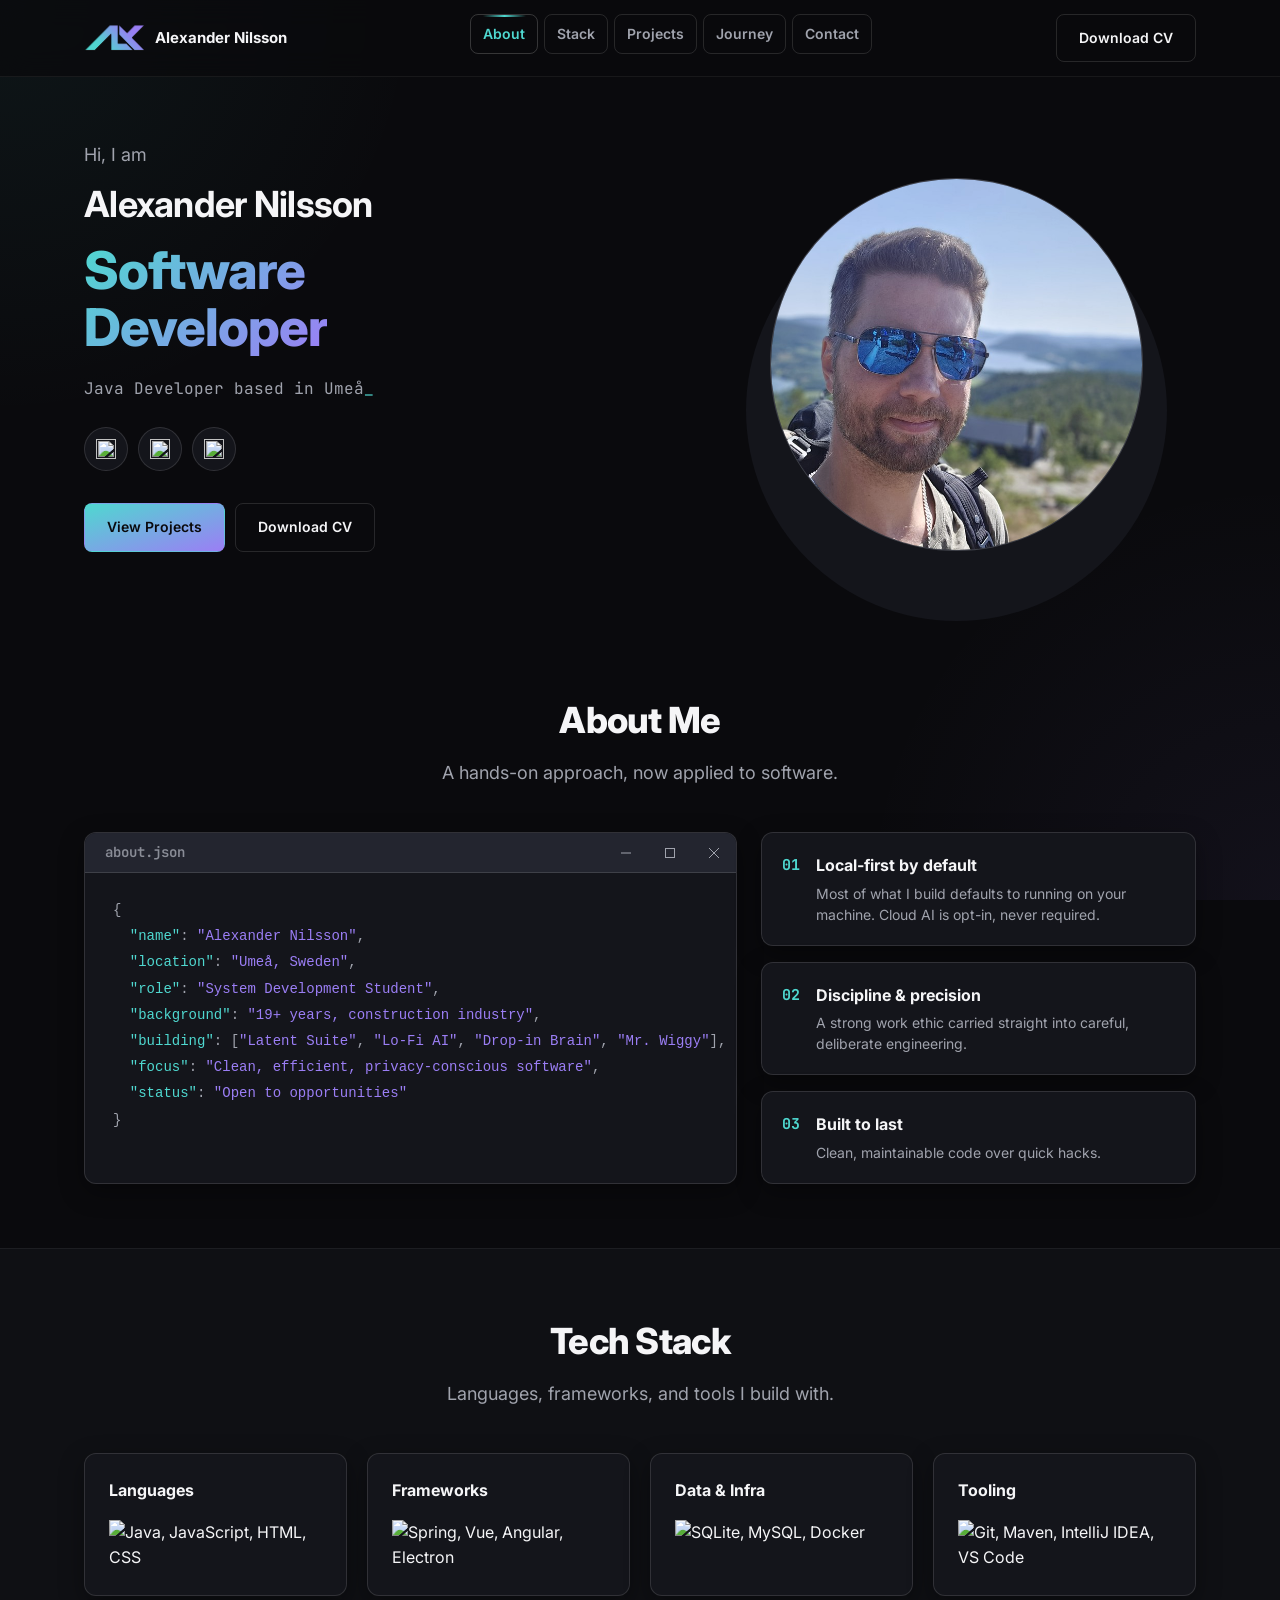
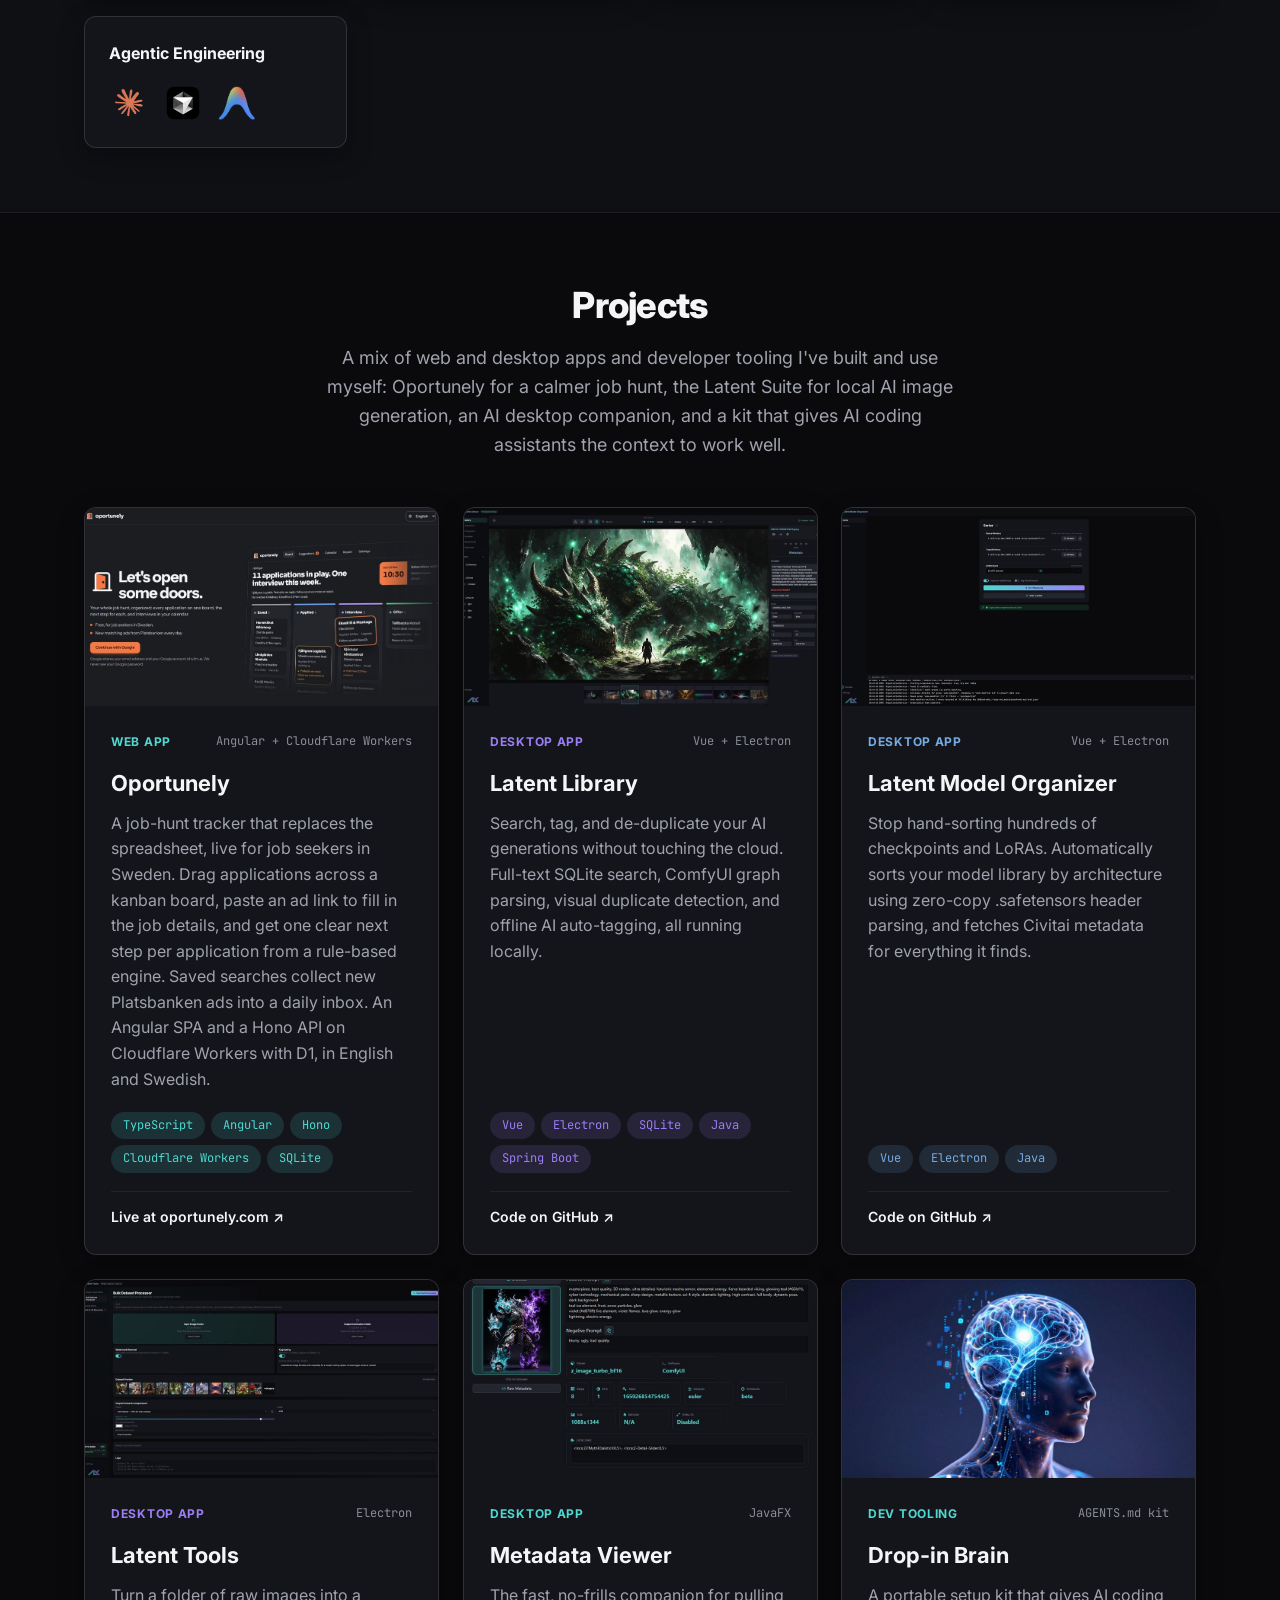
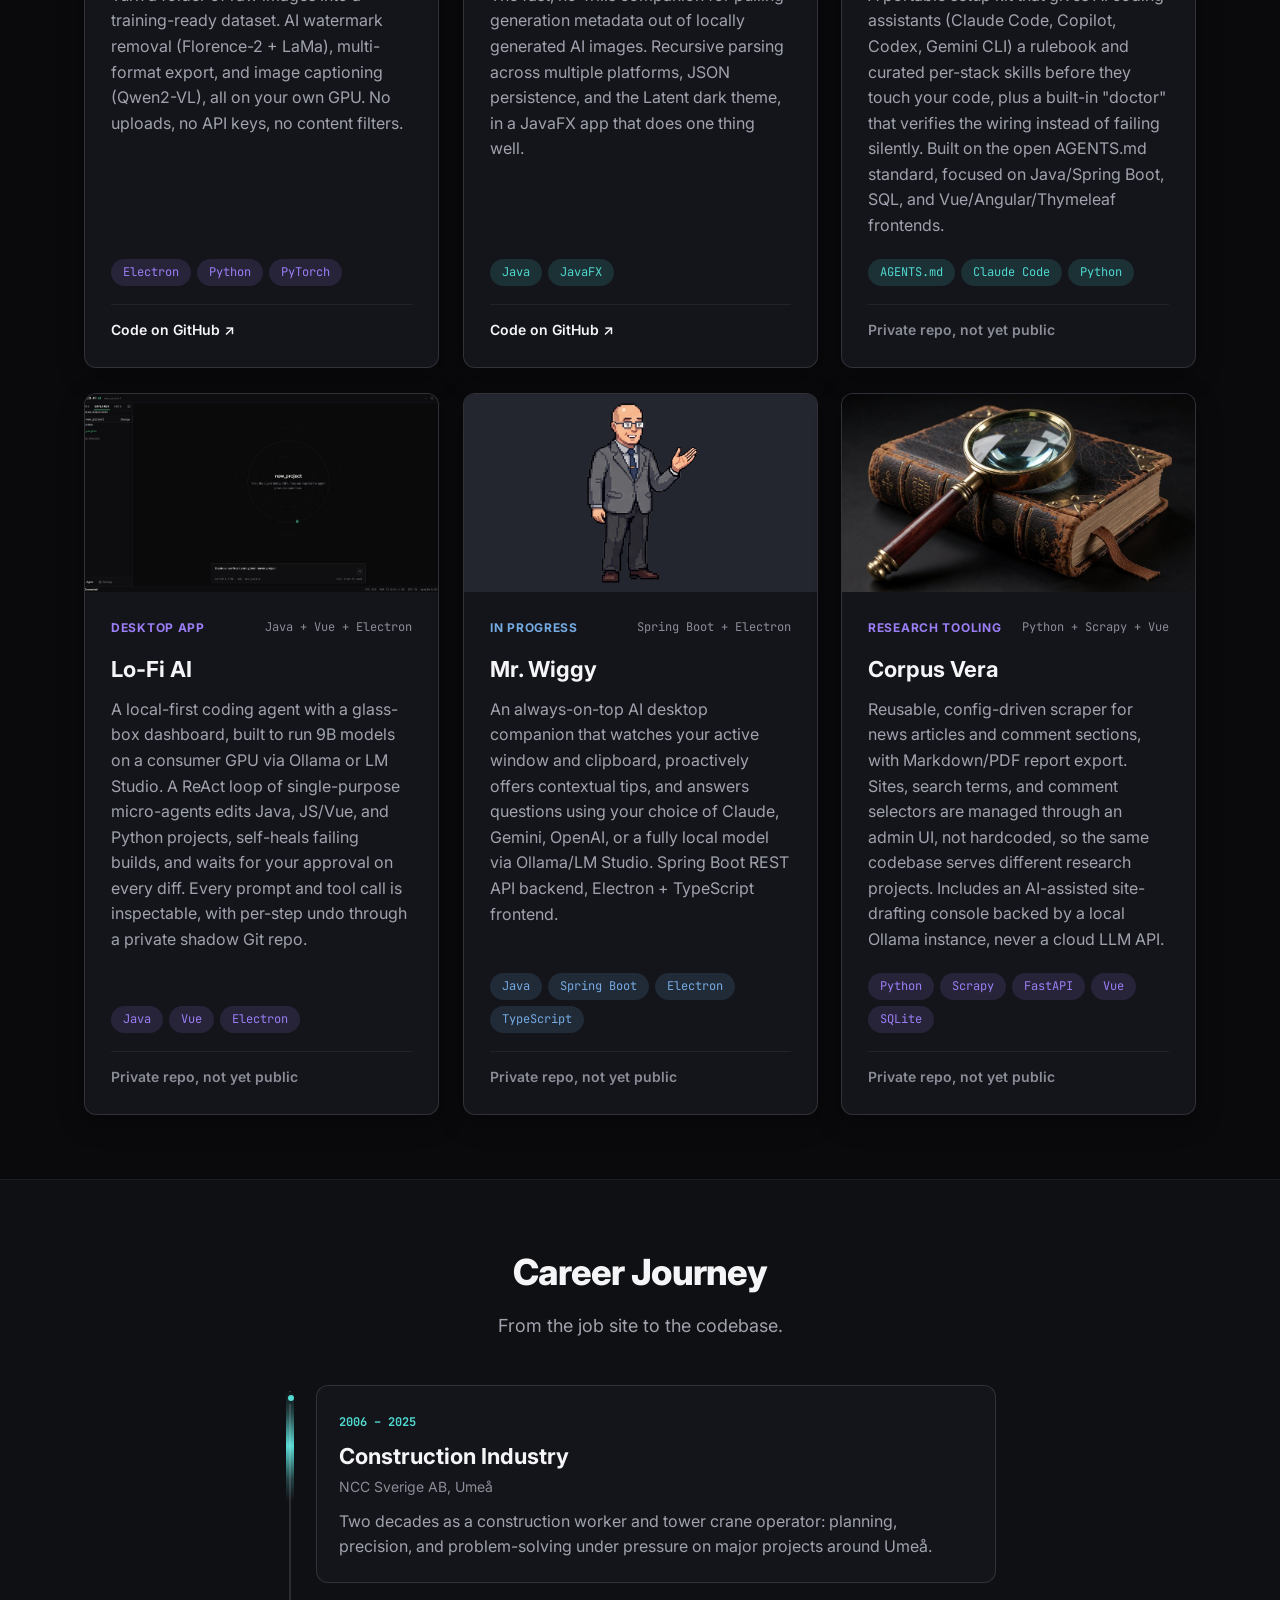
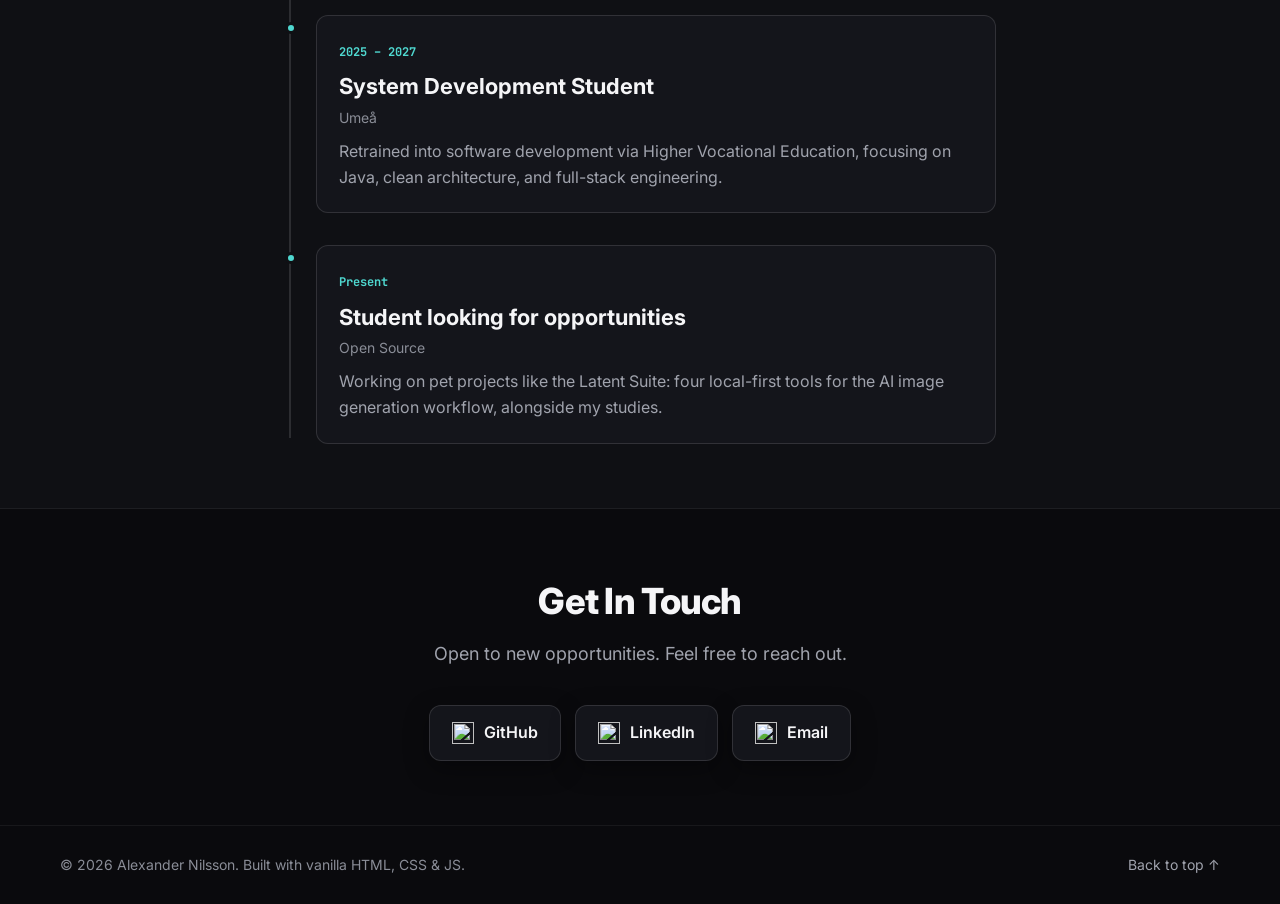
==== commit 16973805: "Rename Data & ML stack card to Data & Infra and add Docker" ====
--- a/index.html
+++ b/index.html
@@ -169,8 +169,8 @@
             <img src="https://skillicons.dev/icons?i=spring,vue,angular,electron" alt="Spring, Vue, Angular, Electron" loading="lazy">
           </div>
           <div class="card stack-card">
-            <h3>Data &amp; ML</h3>
-            <img src="https://skillicons.dev/icons?i=sqlite,mysql" alt="SQLite, MySQL" loading="lazy">
+            <h3>Data &amp; Infra</h3>
+            <img src="https://skillicons.dev/icons?i=sqlite,mysql,docker" alt="SQLite, MySQL, Docker" loading="lazy">
           </div>
           <div class="card stack-card">
             <h3>Tooling</h3>
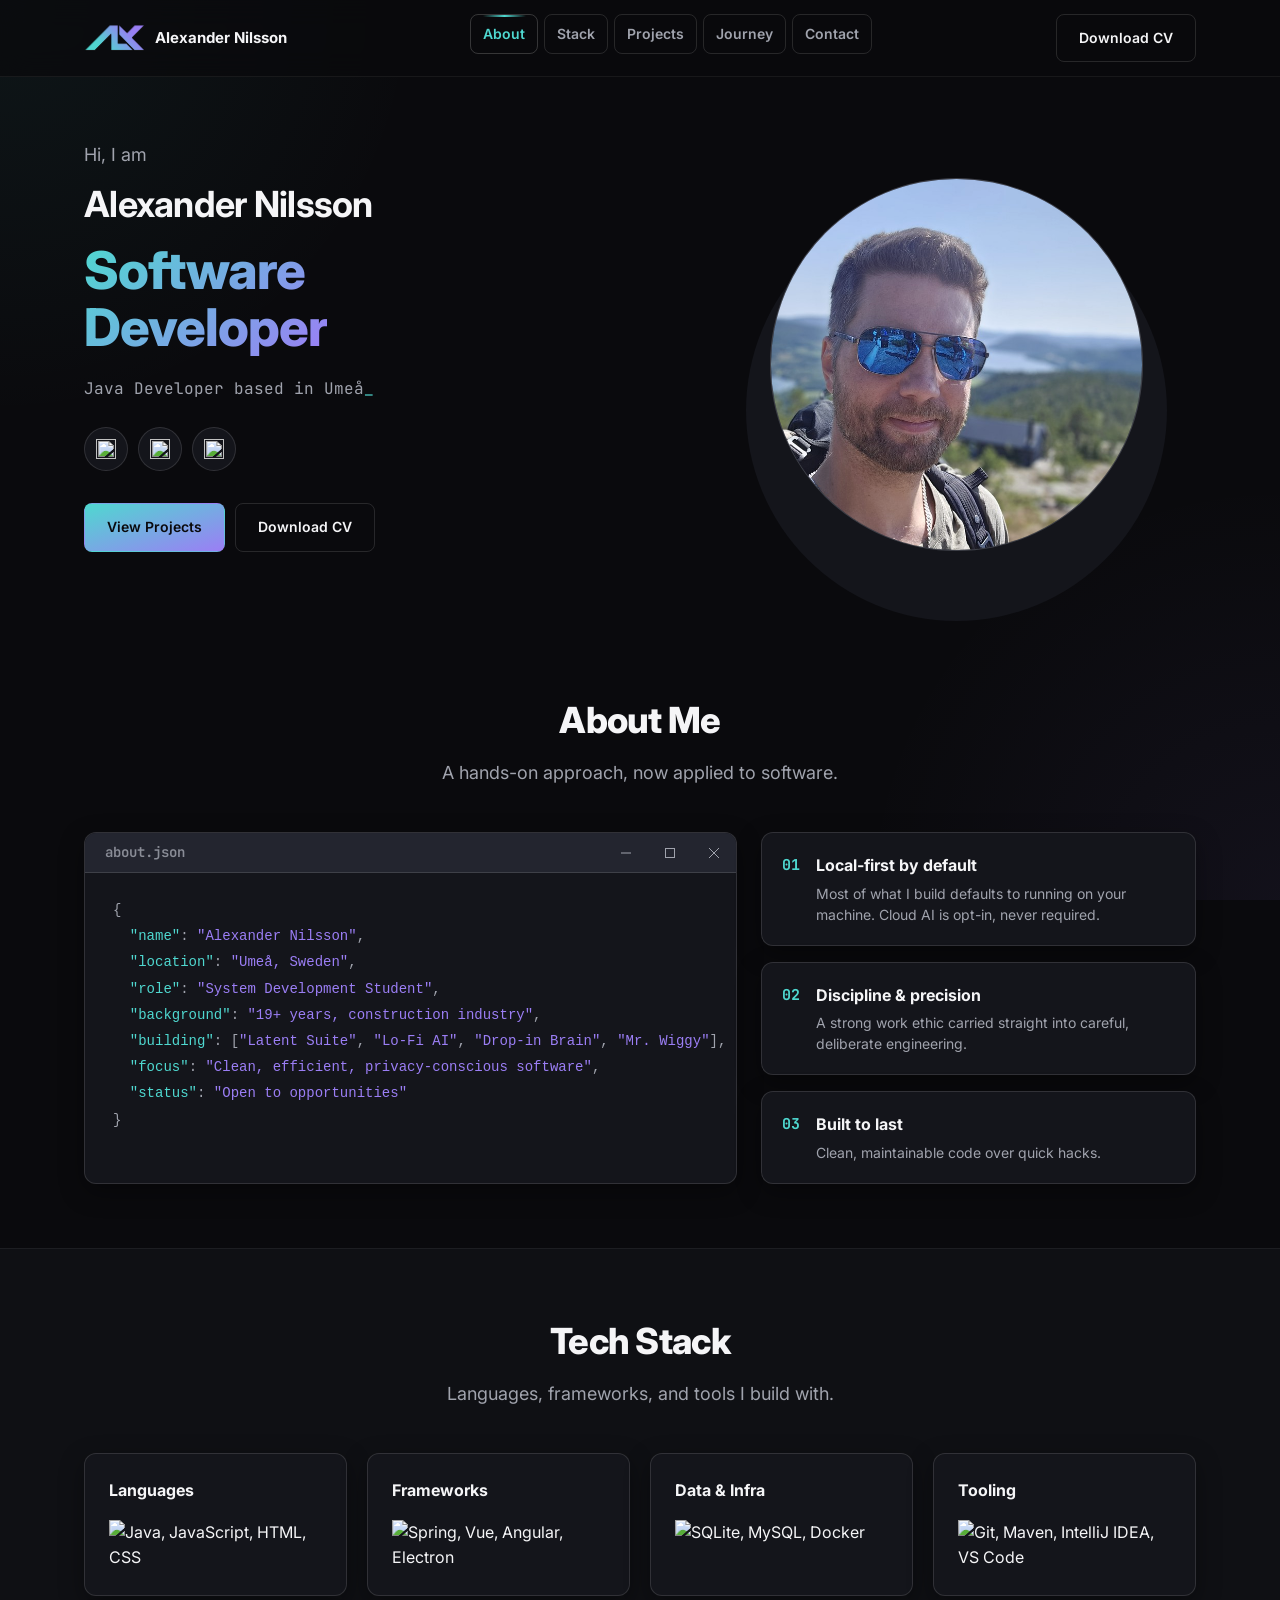
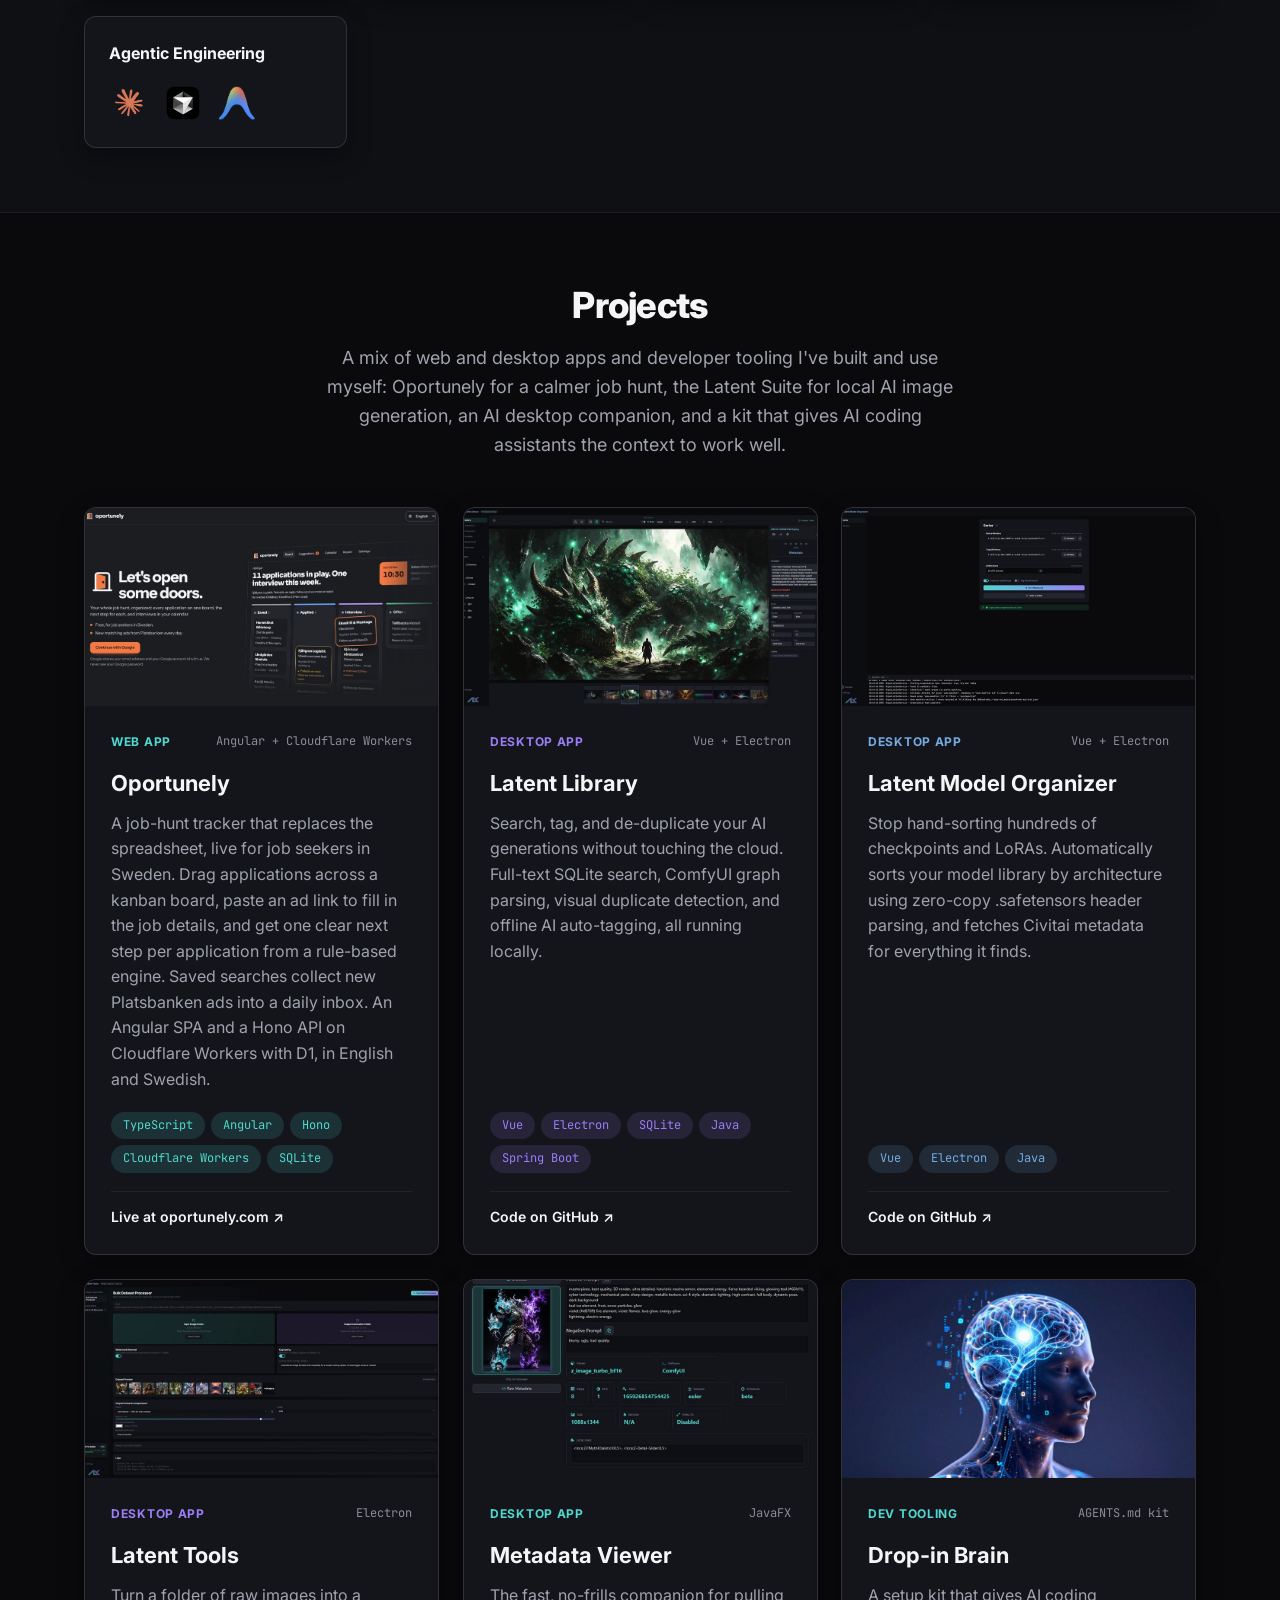
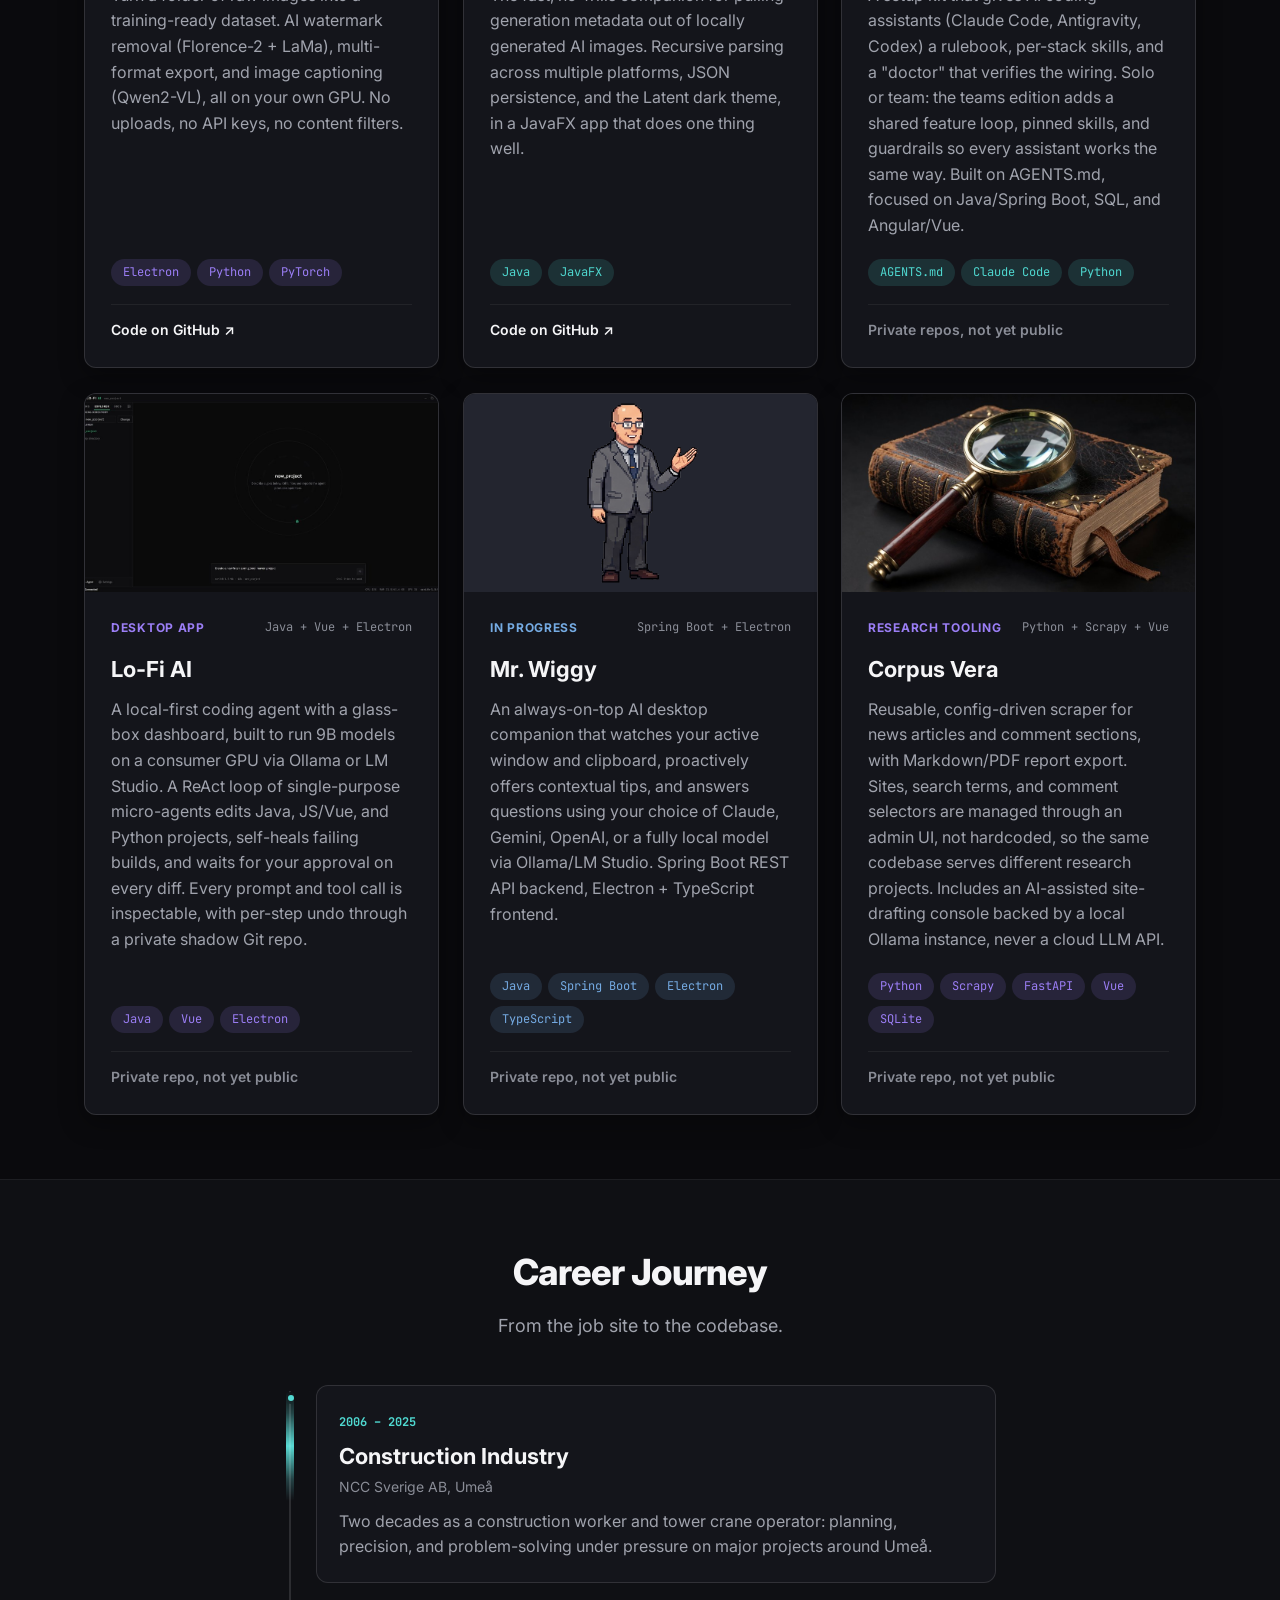
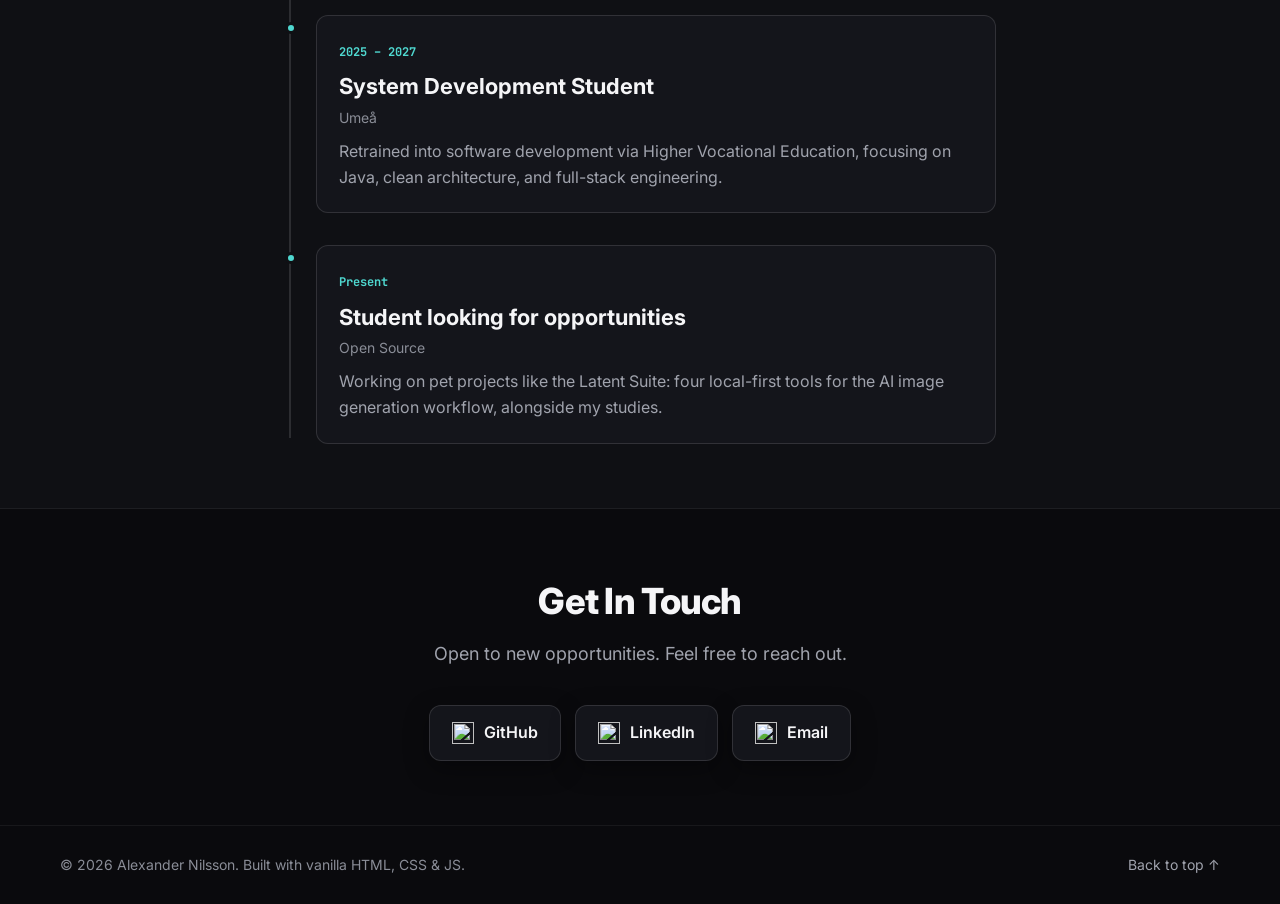
==== commit 6d96fc18: "Rewrite Drop-in Brain card to cover solo and teams editions" ====
--- a/index.html
+++ b/index.html
@@ -325,13 +325,13 @@
                 <span class="project-tech">AGENTS.md kit</span>
               </div>
               <h3>Drop-in Brain</h3>
-              <p>A portable setup kit that gives AI coding assistants (Claude Code, Copilot, Codex, Gemini CLI) a rulebook and curated per-stack skills before they touch your code, plus a built-in "doctor" that verifies the wiring instead of failing silently. Built on the open AGENTS.md standard, focused on Java/Spring Boot, SQL, and Vue/Angular/Thymeleaf frontends.</p>
+              <p>A setup kit that gives AI coding assistants (Claude Code, Antigravity, Codex) a rulebook, per-stack skills, and a "doctor" that verifies the wiring. Solo or team: the teams edition adds a shared feature loop, pinned skills, and guardrails so every assistant works the same way. Built on AGENTS.md, focused on Java/Spring Boot, SQL, and Angular/Vue.</p>
               <div class="tag-row">
                 <span class="tag">AGENTS.md</span>
                 <span class="tag">Claude Code</span>
                 <span class="tag">Python</span>
               </div>
-              <span class="project-link project-link-muted">Private repo, not yet public</span>
+              <span class="project-link project-link-muted">Private repos, not yet public</span>
             </div>
           </article>
 
